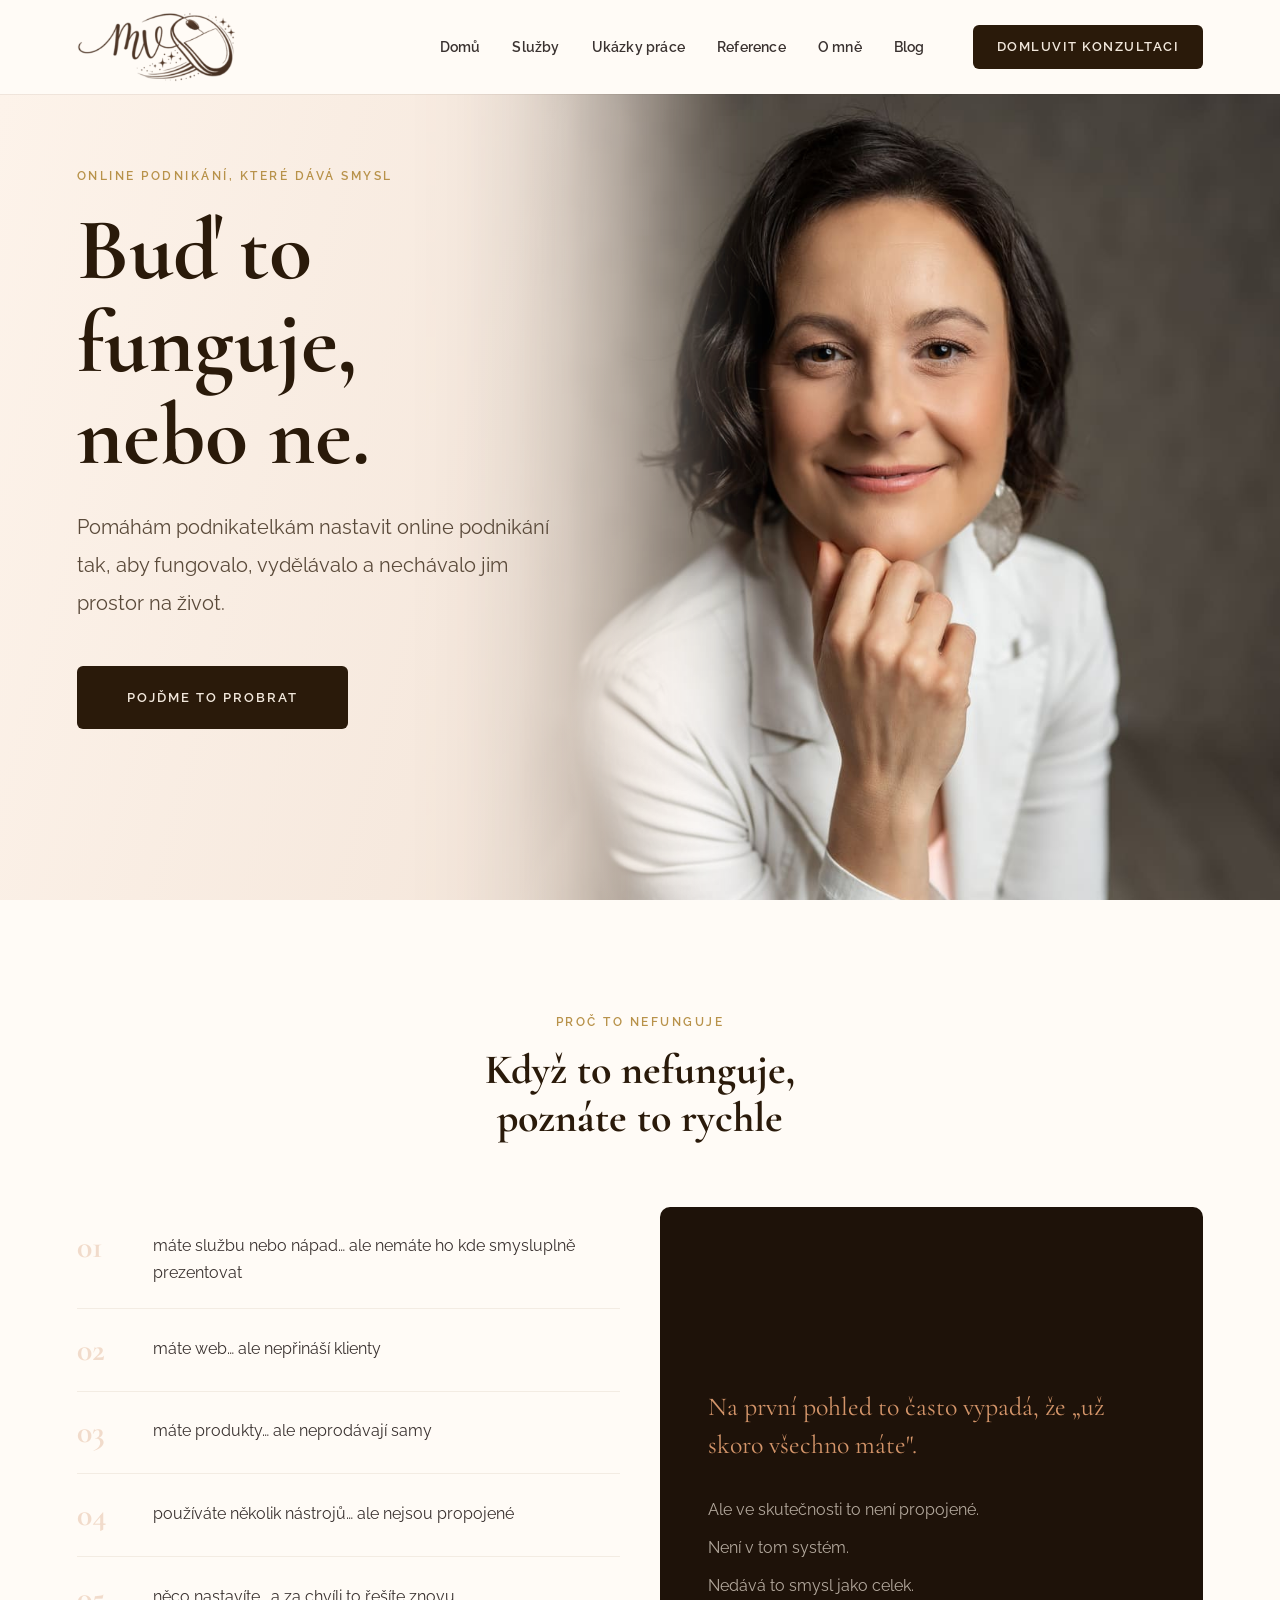
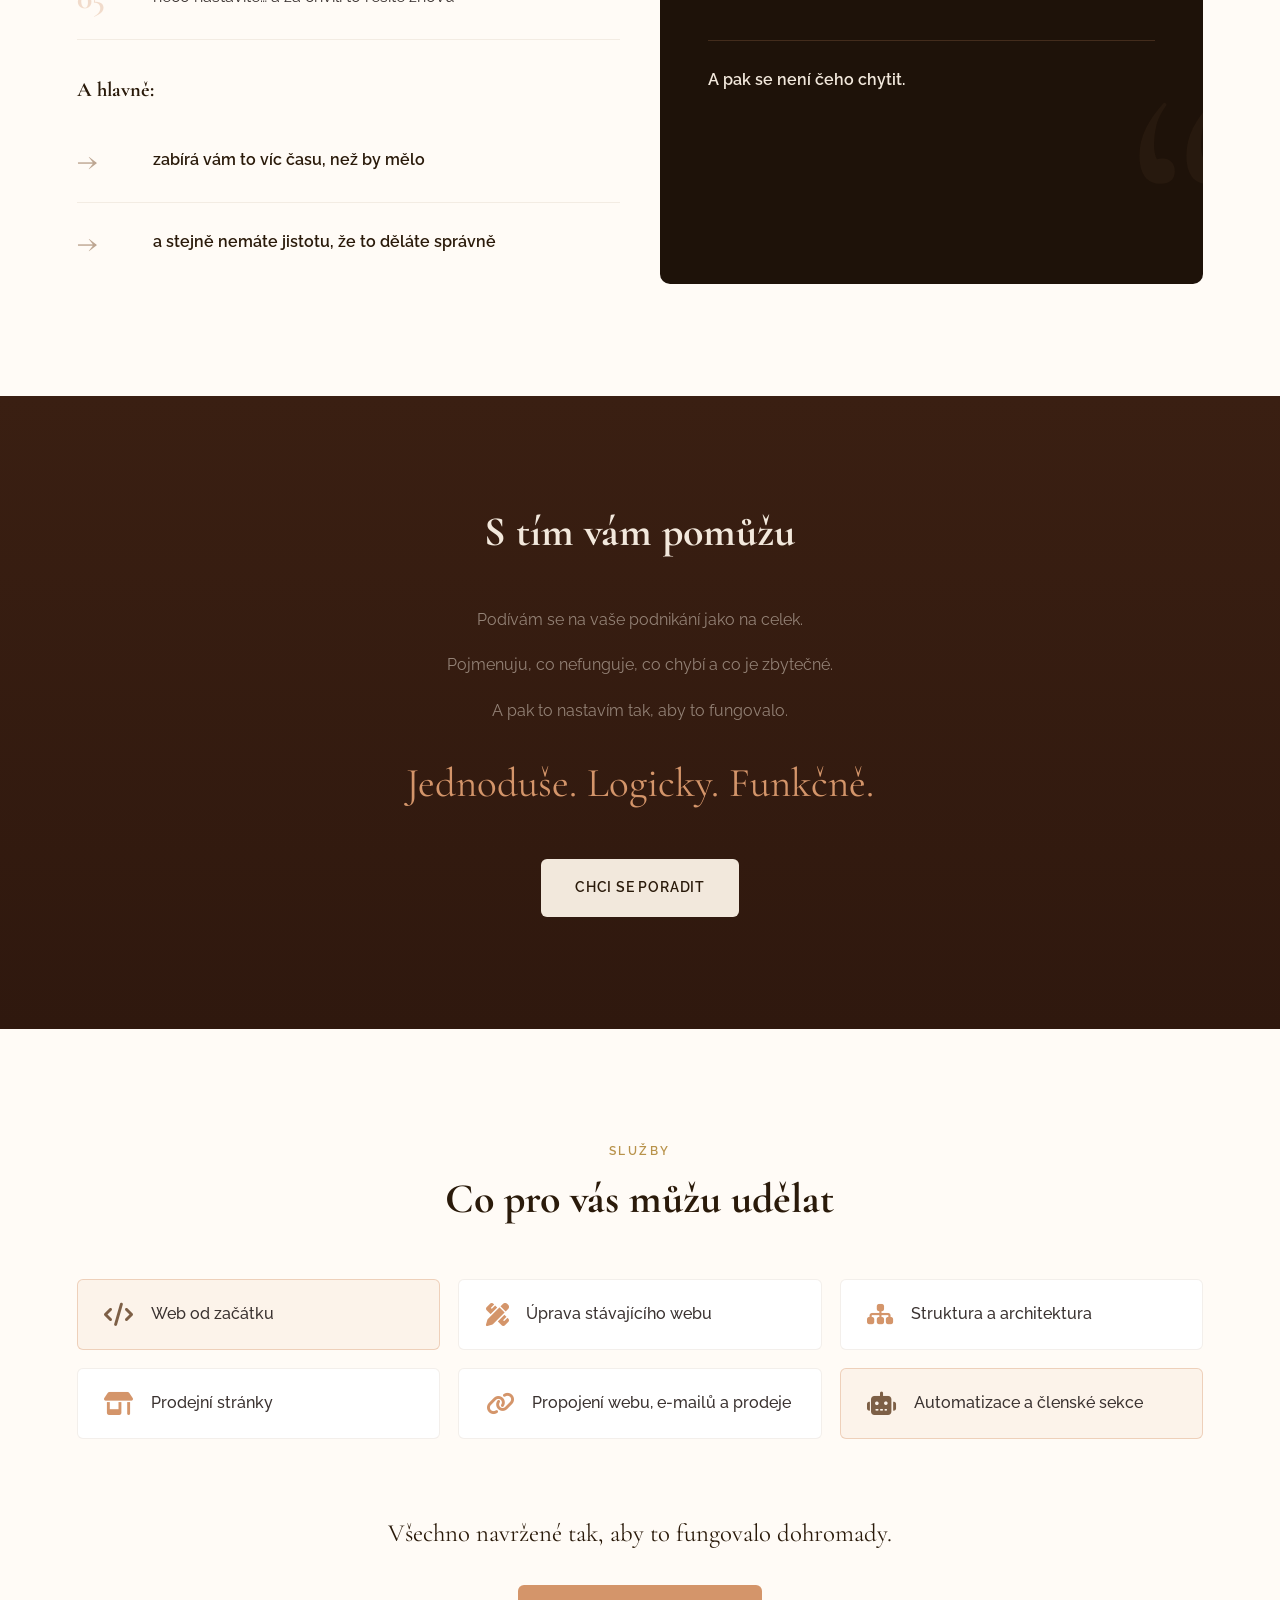
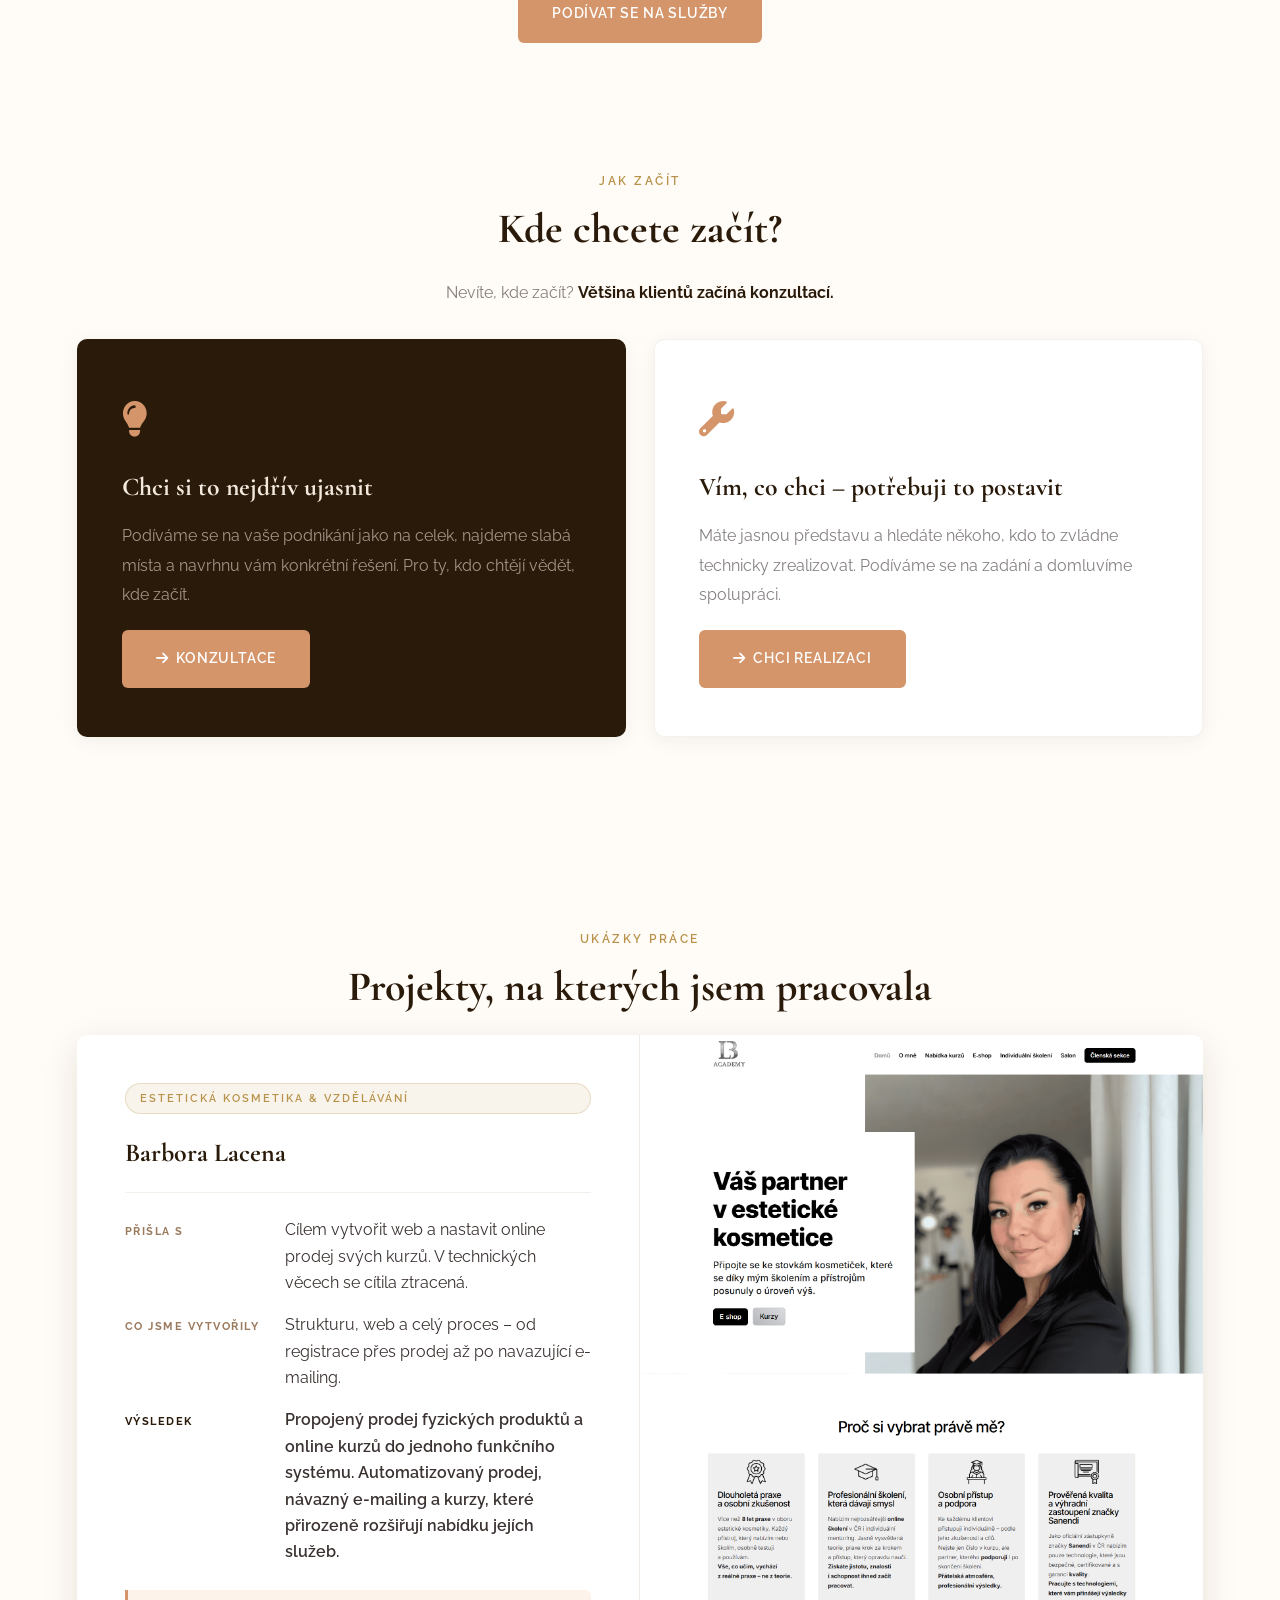
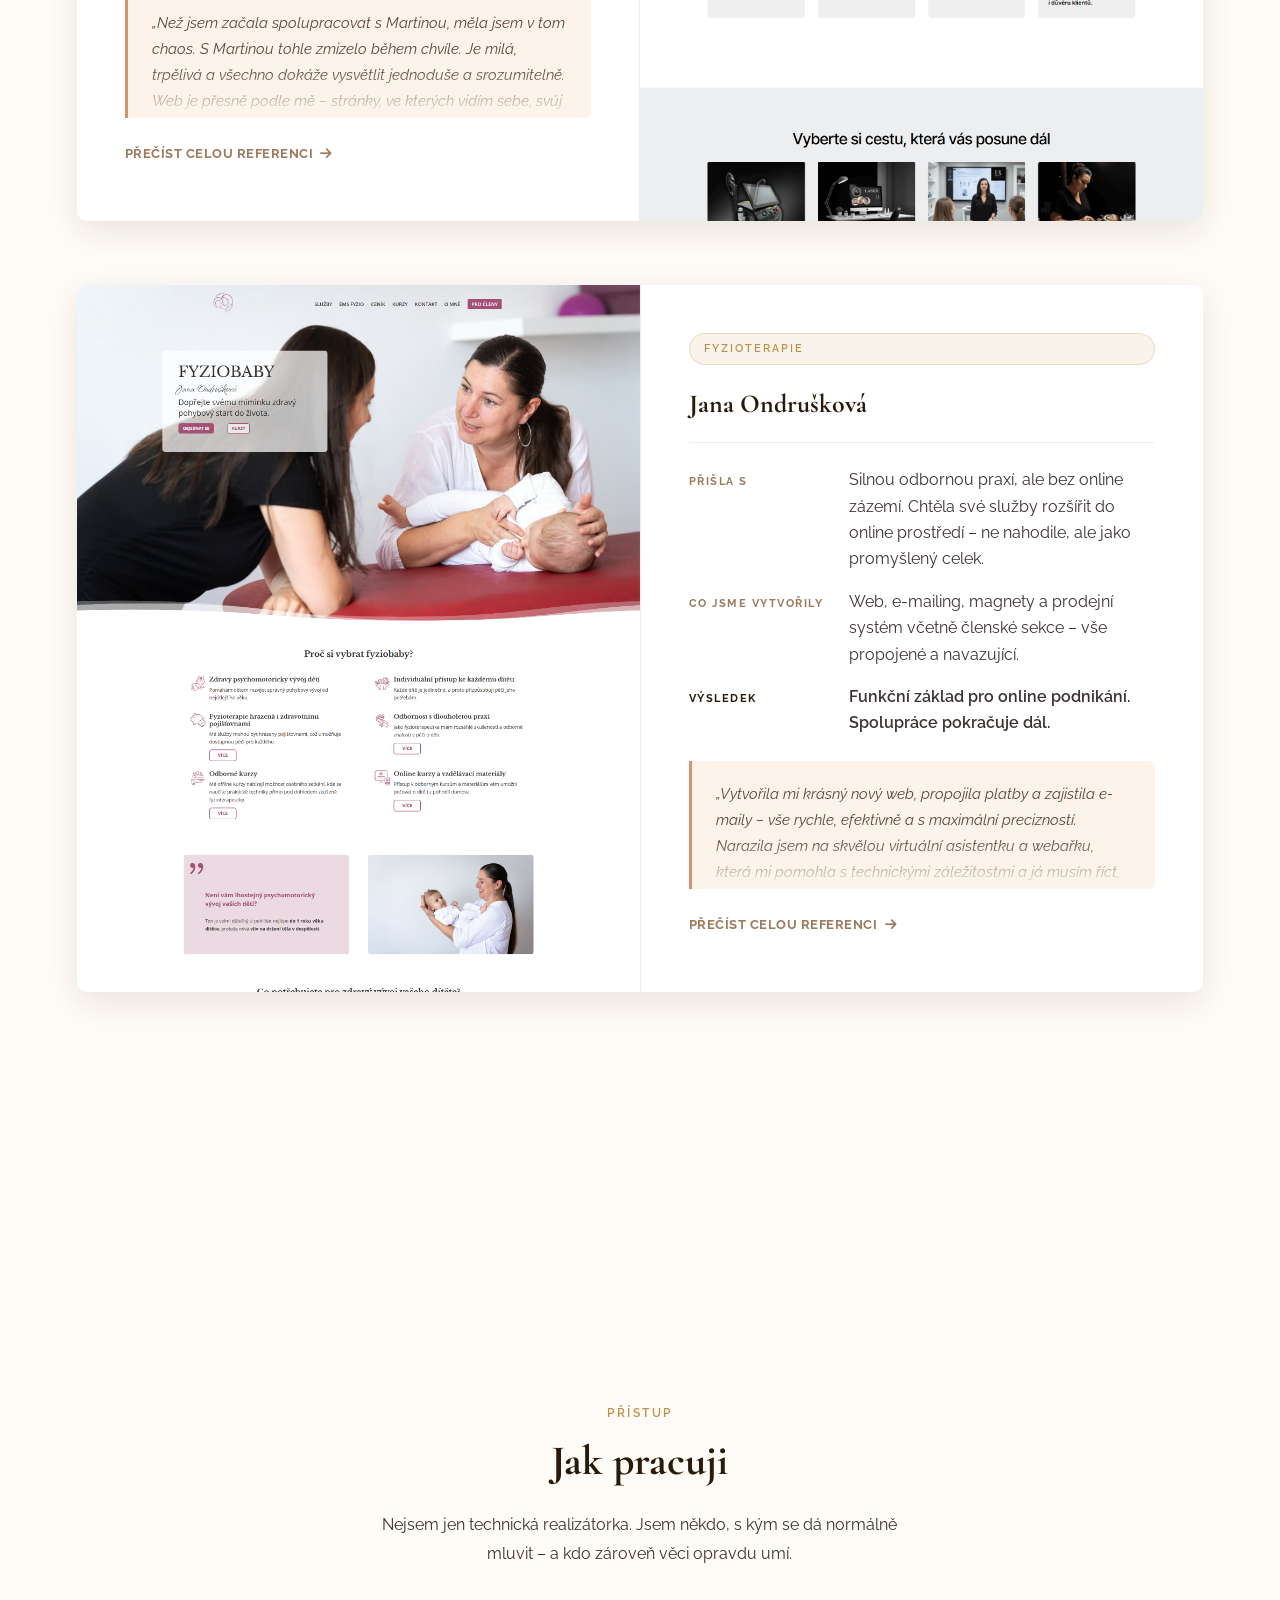
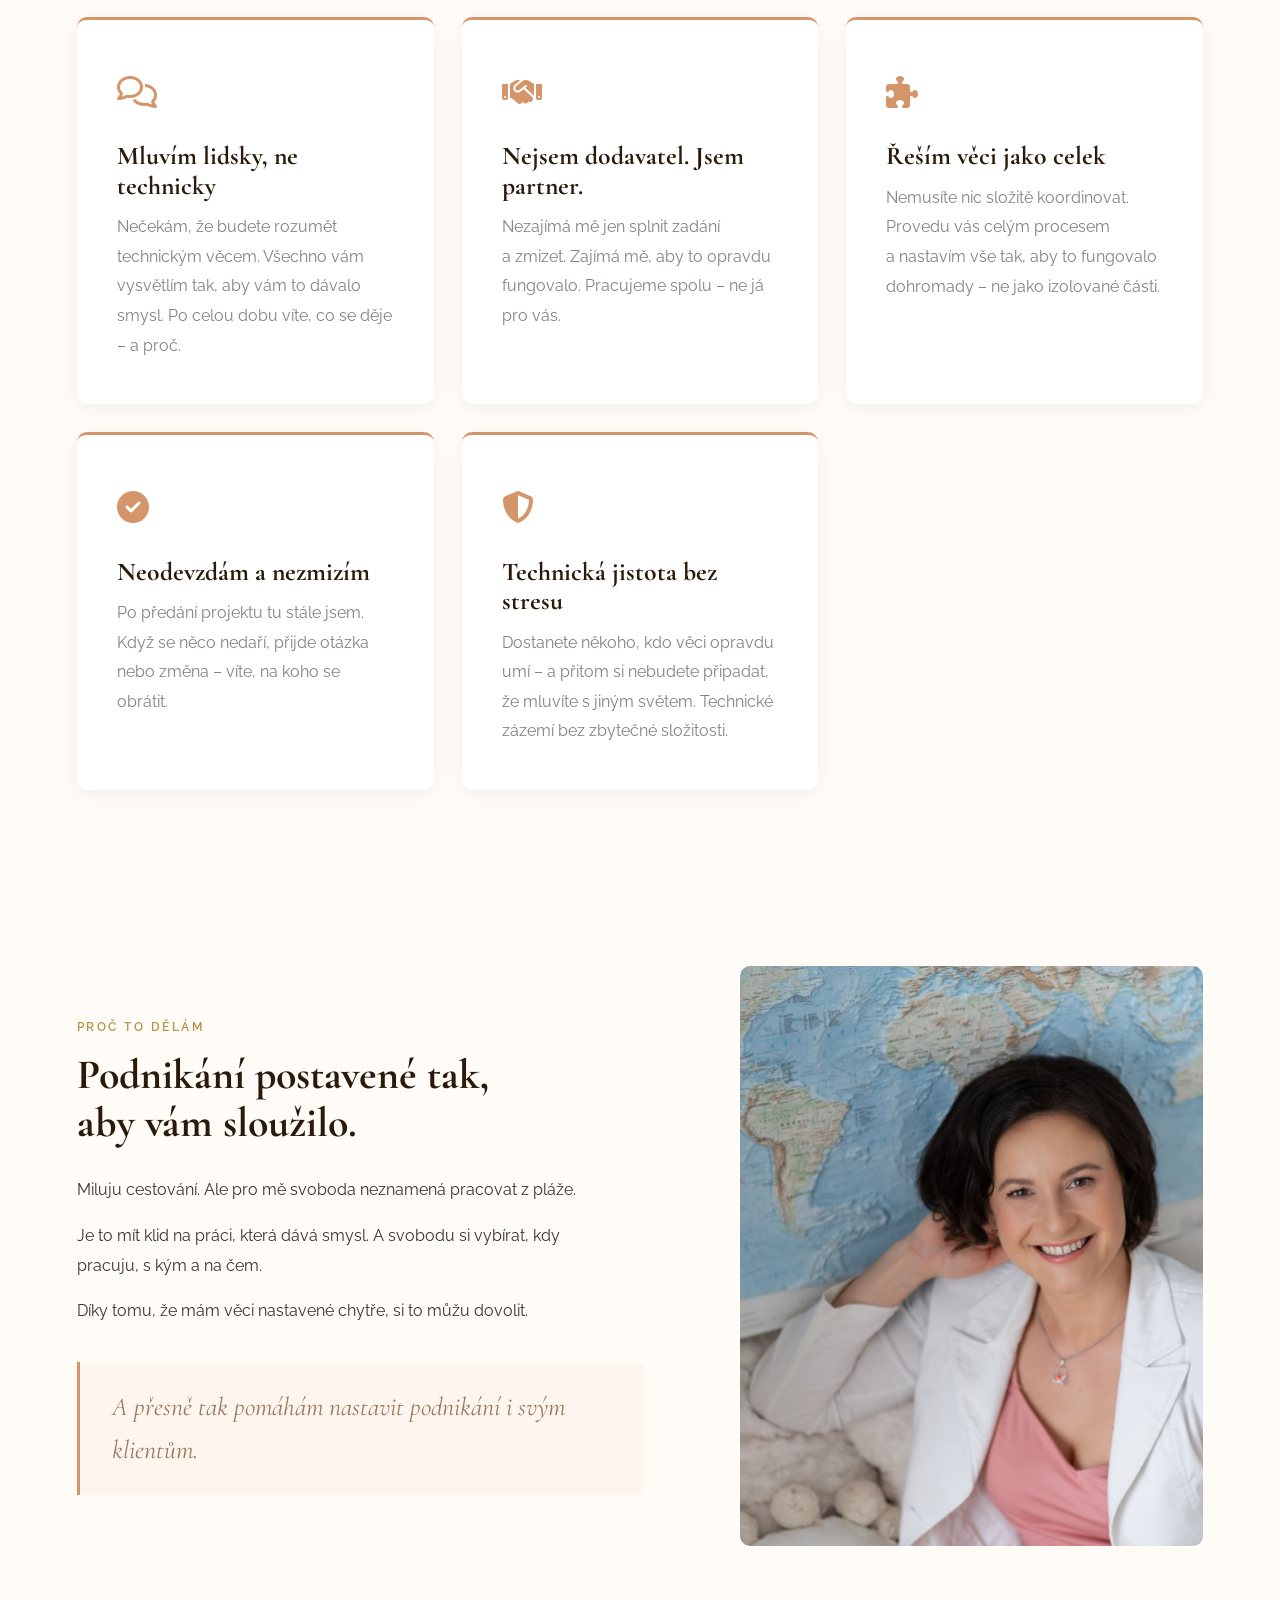
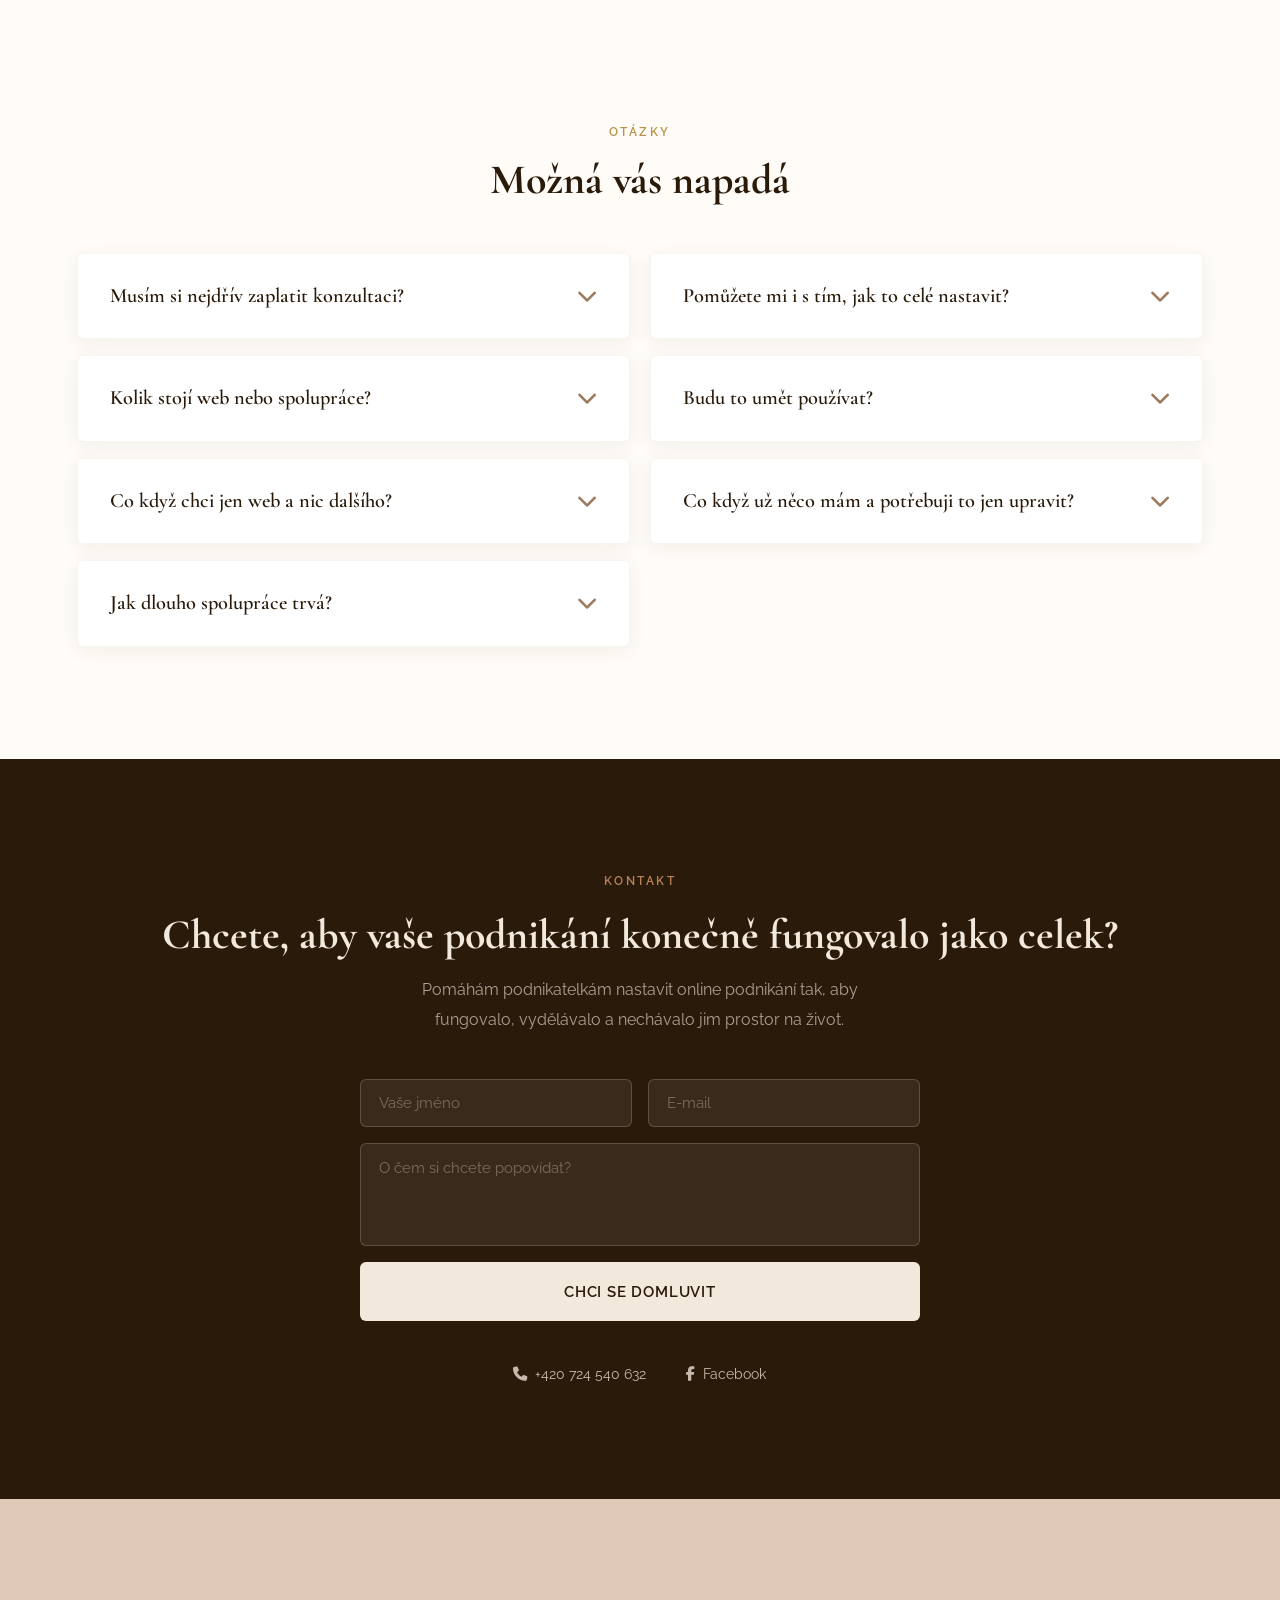
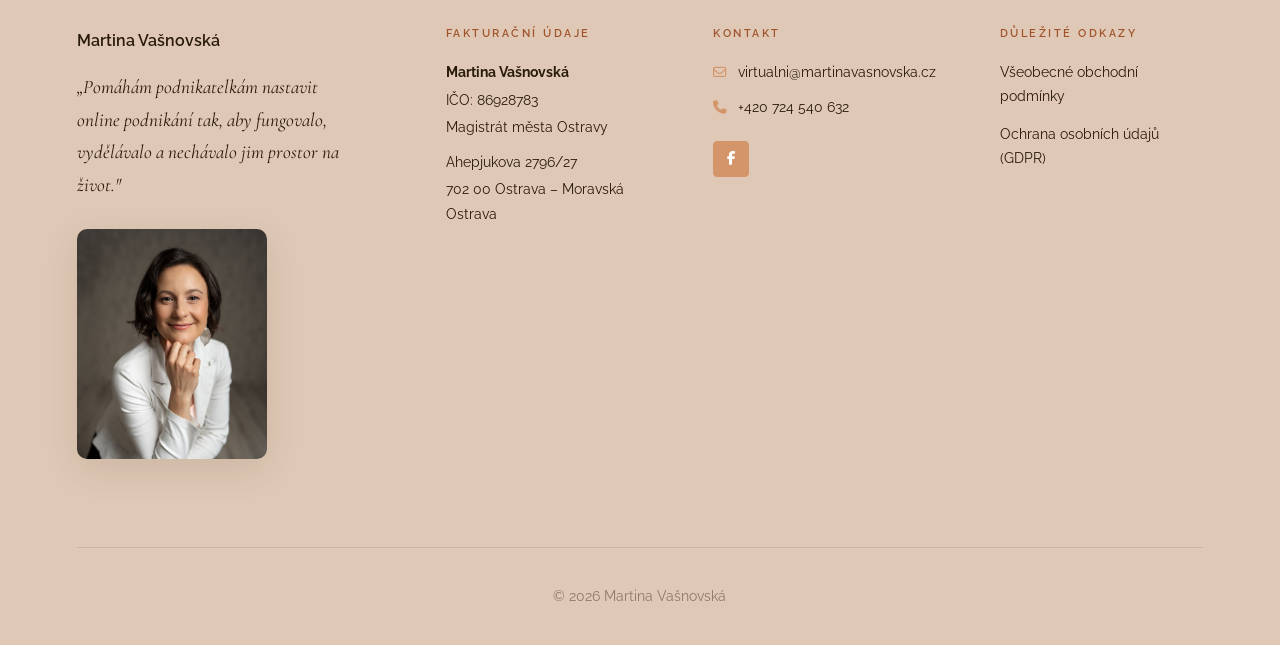
==== index.html @ 9ace58c6 "23.3.a" ====
<!DOCTYPE html>
<html lang="cs">
<head>
    <meta charset="UTF-8">
    <meta name="viewport" content="width=device-width, initial-scale=1.0">
    <title>Martina Vašnovská - Nastavení online podnikání</title>
    <meta name="description" content="Pomáhám podnikatelům nastavit a poskládat online podnikání tak, aby fungovalo jako celek. Tvorba webů, automatizace a technické nastavení.">

    <meta property="og:title" content="Martina Vašnovská - Nastavení online podnikání">
    <meta property="og:description" content="Pomáhám podnikatelům nastavit a poskládat online podnikání tak, aby fungovalo jako celek – ne jako chaos jednotlivých nástrojů.">
    <meta property="og:type" content="website">
    <meta property="og:url" content="https://www.martinavasnovska.cz/">
    <meta property="og:image" content="https://www.martinavasnovska.cz/Obrazky/hero.jpg">
    <meta property="og:image:width" content="1105">
    <meta property="og:image:height" content="1658">
    <meta property="og:locale" content="cs_CZ">
    <meta name="twitter:card" content="summary_large_image">
    <meta name="twitter:image" content="https://www.martinavasnovska.cz/Obrazky/hero.jpg">
    <link rel="canonical" href="https://www.martinavasnovska.cz/">
    <meta name="robots" content="index, follow">

    <meta http-equiv="X-Content-Type-Options" content="nosniff">
    <link rel="icon" type="image/png" sizes="512x512" href="favicon.png?v=7">

    <link rel="preconnect" href="https://fonts.googleapis.com">
    <link rel="preconnect" href="https://fonts.gstatic.com" crossorigin>
    <link href="https://fonts.googleapis.com/css2?family=Cormorant+Garamond:wght@400;600;700&family=Raleway:wght@400;500;600&display=swap" rel="stylesheet">
    <link rel="stylesheet" href="https://cdnjs.cloudflare.com/ajax/libs/font-awesome/6.4.0/css/all.min.css">
    <link rel="stylesheet" href="style.css?v=20260326a">

    <script type="application/ld+json">
    {
      "@context": "https://schema.org",
      "@type": "LocalBusiness",
      "name": "Martina Vašnovská",
      "image": "https://www.martinavasnovska.cz/Obrazky/hero.jpg",
      "url": "https://www.martinavasnovska.cz/",
      "telephone": "+420724540632",
      "email": "virtualni@martinavasnovska.cz",
      "address": {
        "@type": "PostalAddress",
        "streetAddress": "Ahepjukova 2796/27",
        "addressLocality": "Ostrava - Moravská Ostrava",
        "postalCode": "70200",
        "addressCountry": "CZ"
      }
    }
    </script>
</head>
<body class="light-bg">
    <a class="skip-link" href="#main-content">Přeskočit na obsah</a>

    <!-- HEADER -->
    <header>
        <div class="container nav-container">
            <div class="logo">
                <a href="index.html">
                    <img src="Obrazky/logo.png" alt="Martina Vašnovská - Logo">
                </a>
            </div>
            <nav>
                <button class="hamburger" aria-label="Menu" aria-expanded="false">
                    <i class="fa-solid fa-bars"></i>
                </button>
                <ul class="nav-links">
                    <li><a href="index.html">Domů</a></li>
                    <li><a href="sluzby.html">Služby</a></li>
                    <li><a href="ukazky.html">Ukázky práce</a></li>
                    <li><a href="reference.html">Reference</a></li>
                    <li><a href="omne.html">O mně</a></li>
                    <li><a href="blog.html">Blog</a></li>
                    <li class="nav-cta-mobile"><a href="#kontakt" class="btn-nav-cta">Domluvit konzultaci</a></li>
                </ul>
                <a href="#kontakt" class="btn-nav-cta">Domluvit konzultaci</a>
            </nav>
        </div>
    </header>

    <main id="main-content">

        <!-- HERO -->
        <section id="hero" class="hero-section">
            <div class="container hero">
                <div class="hero-content fade-in">
                    <span class="pre-heading">Online podnikání, které dává smysl</span>
                    <h1>Buď to funguje,<br>nebo ne.</h1>
                    <p class="hero-perex-desktop">Pomáhám podnikatelkám nastavit online podnikání tak, aby fungovalo, vydělávalo a nechávalo jim prostor na život.</p>
                    <p class="hero-perex-mobile">Pomáhám podnikatelkám nastavit online podnikání tak, aby fungovalo, vydělávalo a nechávalo jim prostor na život.</p>
                    <a href="#kontakt" class="btn btn-hero">Pojďme to probrat</a>
                </div>
                <div class="hero-image fade-in">
                    <img src="Obrazky/hero.jpg" alt="Martina Vašnovská" class="hero-img">
                </div>
            </div>
        </section>

        <!-- REALITA — Když to nefunguje -->
        <section id="realita" class="highlight-bg">
            <div class="container">
                <div class="text-center fade-in">
                    <span class="section-label">Proč to nefunguje</span>
                    <h2>Když to nefunguje,<br>poznáte to rychle</h2>
                </div>
                <div class="grid-2 fade-in mt-4">
                    <div class="pain-list">
                        <div class="pain-item">
                            <span class="pain-num">01</span>
                            <span class="pain-text">máte službu nebo nápad… ale nemáte ho kde smysluplně prezentovat</span>
                        </div>
                        <div class="pain-item">
                            <span class="pain-num">02</span>
                            <span class="pain-text">máte web… ale nepřináší klienty</span>
                        </div>
                        <div class="pain-item">
                            <span class="pain-num">03</span>
                            <span class="pain-text">máte produkty… ale neprodávají samy</span>
                        </div>
                        <div class="pain-item">
                            <span class="pain-num">04</span>
                            <span class="pain-text">používáte několik nástrojů… ale nejsou propojené</span>
                        </div>
                        <div class="pain-item">
                            <span class="pain-num">05</span>
                            <span class="pain-text">něco nastavíte… a&nbsp;za chvíli to řešíte znovu</span>
                        </div>
                        <div class="pain-divider">A&nbsp;hlavně:</div>
                        <div class="pain-item pain-item--stress">
                            <span class="pain-num">→</span>
                            <span class="pain-text">zabírá vám to víc času, než by mělo</span>
                        </div>
                        <div class="pain-item pain-item--stress">
                            <span class="pain-num">→</span>
                            <span class="pain-text">a&nbsp;stejně nemáte jistotu, že to děláte správně</span>
                        </div>
                    </div>
                    <div class="realita-statement">
                        <h3>Na první pohled to často vypadá, že „už skoro všechno máte".</h3>
                        <p>Ale ve skutečnosti to není propojené.</p>
                        <p>Není v&nbsp;tom systém.</p>
                        <p>Nedává to smysl jako celek.</p>
                        <p class="statement-punch">A&nbsp;pak se není čeho chytit.</p>
                    </div>
                </div>
            </div>
        </section>

        <!-- ŘEŠENÍ — S tím vám pomůžu -->
        <section id="reseni" class="reseni-dark">
            <div class="container">
                <div class="reseni-inner fade-in">
                    <h2 class="reseni-headline">S&nbsp;tím vám pomůžu</h2>

                    <div class="reseni-steps">
                        <p>Podívám se na vaše podnikání jako na celek.</p>
                        <p>Pojmenuju, co nefunguje, co chybí a&nbsp;co je zbytečné.</p>
                        <p>A&nbsp;pak to nastavím tak, aby to fungovalo.</p>
                    </div>

                    <p class="reseni-punch">Jednoduše. Logicky. Funkčně.</p>

                    <a href="#kontakt" class="btn reseni-btn">Chci se poradit</a>
                </div>
            </div>
        </section>

        <!-- SLUŽBY — Co pro vás můžu udělat -->
        <section id="co-nabizim" class="highlight-bg">
            <div class="container">
                <div class="text-center fade-in">
                    <span class="section-label">Služby</span>
                    <h2>Co pro vás můžu udělat</h2>
                </div>
                <div class="services-tiles fade-in">
                    <div class="sg-item sg-item--featured"><i class="fa-solid fa-code"></i><span>Web od začátku</span></div>
                    <div class="sg-item"><i class="fa-solid fa-pen-ruler"></i><span>Úprava stávajícího webu</span></div>
                    <div class="sg-item"><i class="fa-solid fa-sitemap"></i><span>Struktura a&nbsp;architektura</span></div>
                    <div class="sg-item"><i class="fa-solid fa-shop"></i><span>Prodejní stránky</span></div>
                    <div class="sg-item"><i class="fa-solid fa-link"></i><span>Propojení webu, e-mailů a&nbsp;prodeje</span></div>
                    <div class="sg-item sg-item--featured"><i class="fa-solid fa-robot"></i><span>Automatizace a&nbsp;členské sekce</span></div>
                </div>
                <div class="text-center fade-in" style="margin-top:4.5rem;">
                    <p class="services-claim">Všechno navržené tak, aby to fungovalo dohromady.</p>
                    <a href="sluzby.html" class="btn">Podívat se na služby</a>
                </div>
            </div>
        </section>

        <!-- JAK ZAČÍT — Dva způsoby -->
        <section id="jak-zacit">
            <div class="container">
                <div class="text-center fade-in">
                    <span class="section-label">Jak začít</span>
                    <h2>Kde chcete začít?</h2>
                </div>
                <p class="start-guidance fade-in">Nevíte, kde začít? <strong>Většina klientů začíná konzultací.</strong></p>
                <div class="start-cards fade-in">
                    <div class="start-card start-card--featured">
                        <div class="start-icon">
                            <i class="fa-solid fa-lightbulb"></i>
                        </div>
                        <h3>Chci si to nejdřív ujasnit</h3>
                        <p>Podíváme se na vaše podnikání jako na celek, najdeme slabá místa a&nbsp;navrhnu vám konkrétní řešení. Pro ty, kdo chtějí vědět, kde začít.</p>
                        <a href="sluzby.html" class="btn">
                            <i class="fa-solid fa-arrow-right"></i>&nbsp; Konzultace
                        </a>
                    </div>
                    <div class="start-card">
                        <div class="start-icon">
                            <i class="fa-solid fa-wrench"></i>
                        </div>
                        <h3>Vím, co chci – potřebuji to postavit</h3>
                        <p>Máte jasnou představu a&nbsp;hledáte někoho, kdo to zvládne technicky zrealizovat. Podíváme se na zadání a&nbsp;domluvíme spolupráci.</p>
                        <a href="sluzby.html" class="btn btn-outline">
                            <i class="fa-solid fa-arrow-right"></i>&nbsp; Chci realizaci
                        </a>
                    </div>
                </div>
            </div>
        </section>

        <!-- UKÁZKY PRÁCE — Case Studies -->
        <section id="ukazky" class="section-portfolio">
            <div class="container">
                <div class="text-center fade-in" style="margin-bottom:1rem;">
                    <span class="section-label">Ukázky práce</span>
                    <h2>Projekty, na kterých jsem pracovala</h2>
                </div>

                <!-- Barbora Lacena -->
                <div class="cs-card fade-in">
                    <div class="cs-image-col">
                        <div class="scroll-image-wrap">
                            <img src="Obrazky/ukazky/Bara.png" alt="Ukázka webu - Barbora Lacena" loading="lazy">
                        </div>
                    </div>
                    <div class="cs-text-col">
                        <span class="cs-tag">estetická kosmetika &amp; vzdělávání</span>
                        <h3 class="cs-name">Barbora Lacena</h3>
                        <div class="cs-meta-grid">
                            <div class="cs-meta-row">
                                <span class="cs-meta-key">Přišla s</span>
                                <span class="cs-meta-val">Cílem vytvořit web a nastavit online prodej svých kurzů. V technických věcech se cítila ztracená.</span>
                            </div>
                            <div class="cs-meta-row">
                                <span class="cs-meta-key">Co jsme vytvořily</span>
                                <span class="cs-meta-val">Strukturu, web a&nbsp;celý proces – od registrace přes prodej až po navazující e-mailing.</span>
                            </div>
                            <div class="cs-meta-row cs-meta-row--result">
                                <span class="cs-meta-key">Výsledek</span>
                                <span class="cs-meta-val">Propojený prodej fyzických produktů a online kurzů do jednoho funkčního systému. Automatizovaný prodej, návazný e-mailing a kurzy, které přirozeně rozšiřují nabídku jejích služeb.</span>
                            </div>
                        </div>
                        <blockquote class="cs-quote cs-quote--fade">
                            „Než jsem začala spolupracovat s Martinou, měla jsem v tom chaos. S Martinou tohle zmizelo během chvíle. Je milá, trpělivá a všechno dokáže vysvětlit jednoduše a srozumitelně. Web je přesně podle mě – stránky, ve kterých vidím sebe, svůj styl i svoje podnikání. Je obrovská úleva mít za sebou člověka, který ví, co dělá – a dělá to dobře..."
                        </blockquote>
                        <a href="reference.html#ref-barbora" class="cs-ref-link">Přečíst celou referenci <i class="fa-solid fa-arrow-right"></i></a>
                    </div>
                </div>

                <!-- Jana Ondrušková -->
                <div class="cs-card fade-in">
                    <div class="cs-image-col">
                        <div class="scroll-image-wrap">
                            <img src="Obrazky/ukazky/jana.png" alt="Ukázka webu - Jana Ondrušková" loading="lazy">
                        </div>
                    </div>
                    <div class="cs-text-col">
                        <span class="cs-tag">fyzioterapie</span>
                        <h3 class="cs-name">Jana Ondrušková</h3>
                        <div class="cs-meta-grid">
                            <div class="cs-meta-row">
                                <span class="cs-meta-key">Přišla s</span>
                                <span class="cs-meta-val">Silnou odbornou praxí, ale bez online zázemí. Chtěla své služby rozšířit do online prostředí – ne nahodile, ale jako promyšlený celek.</span>
                            </div>
                            <div class="cs-meta-row">
                                <span class="cs-meta-key">Co jsme vytvořily</span>
                                <span class="cs-meta-val">Web, e-mailing, magnety a&nbsp;prodejní systém včetně členské sekce – vše propojené a&nbsp;navazující.</span>
                            </div>
                            <div class="cs-meta-row cs-meta-row--result">
                                <span class="cs-meta-key">Výsledek</span>
                                <span class="cs-meta-val">Funkční základ pro online podnikání. Spolupráce pokračuje dál.</span>
                            </div>
                        </div>
                        <blockquote class="cs-quote cs-quote--fade">
                            „Vytvořila mi krásný nový web, propojila platby a zajistila e-maily – vše rychle, efektivně a s maximální precizností. Narazila jsem na skvělou virtuální asistentku a webařku, která mi pomohla s technickými záležitostmi a já musím říct, že jsem nadmíru spokojená. Oceňuji její ochotu, komunikaci a schopnost najít vždy řešení na míru. Pokud hledáte spolehlivého odborníka, Martinu mohu jedině doporučit..."
                        </blockquote>
                        <a href="reference.html#ref-jana" class="cs-ref-link">Přečíst celou referenci <i class="fa-solid fa-arrow-right"></i></a>
                    </div>
                </div>

                <p class="ref-closing fade-in">„Tohle je důvod, proč se mnou klientky zůstávají dlouhodobě"</p>

                <div class="text-center mt-4 fade-in">
                    <a href="ukazky.html" class="btn btn-outline">Prohlédnout další realizace <i class="fa-solid fa-arrow-right"></i></a>
                </div>

            </div>
        </section>

        <!-- JAK PRACUJI — Hodnoty -->
        <section id="jak-pracuji">
            <div class="container">
                <div class="text-center fade-in">
                    <span class="section-label">Přístup</span>
                    <h2>Jak pracuji</h2>
                    <p style="max-width:52ch; margin:0 auto 0;">Nejsem jen technická realizátorka. Jsem někdo, s&nbsp;kým se dá normálně mluvit – a&nbsp;kdo zároveň věci opravdu umí.</p>
                </div>
                <div class="values-grid fade-in">
                    <div class="value-block">
                        <div class="value-icon"><i class="fa-regular fa-comments"></i></div>
                        <h3>Mluvím lidsky, ne technicky</h3>
                        <p>Nečekám, že budete rozumět technickým věcem. Všechno vám vysvětlím tak, aby vám to dávalo smysl. Po celou dobu víte, co se děje – a&nbsp;proč.</p>
                    </div>
                    <div class="value-block">
                        <div class="value-icon"><i class="fa-solid fa-handshake"></i></div>
                        <h3>Nejsem dodavatel. Jsem partner.</h3>
                        <p>Nezajímá mě jen splnit zadání a&nbsp;zmizet. Zajímá mě, aby to opravdu fungovalo. Pracujeme spolu – ne já pro vás.</p>
                    </div>
                    <div class="value-block">
                        <div class="value-icon"><i class="fa-solid fa-puzzle-piece"></i></div>
                        <h3>Řeším věci jako celek</h3>
                        <p>Nemusíte nic složitě koordinovat. Provedu vás celým procesem a&nbsp;nastavím vše tak, aby to fungovalo dohromady – ne jako izolované části.</p>
                    </div>
                    <div class="value-block">
                        <div class="value-icon"><i class="fa-solid fa-circle-check"></i></div>
                        <h3>Neodevzdám a&nbsp;nezmizím</h3>
                        <p>Po předání projektu tu stále jsem. Když se něco nedaří, přijde otázka nebo změna – víte, na koho se obrátit.</p>
                    </div>
                    <div class="value-block">
                        <div class="value-icon"><i class="fa-solid fa-shield-halved"></i></div>
                        <h3>Technická jistota bez stresu</h3>
                        <p>Dostanete někoho, kdo věci opravdu umí – a&nbsp;přitom si nebudete připadat, že mluvíte s&nbsp;jiným světem. Technické zázemí bez zbytečné složitosti.</p>
                    </div>
                </div>
            </div>
        </section>

        <!-- PROČ TO DĚLÁM — About -->
        <section id="proc-to-delam" class="highlight-bg">
            <div class="container">
                <div class="about-layout fade-in">
                    <div class="about-text">
                        <span class="section-label">Proč to dělám</span>
                        <h2 class="text-left">Podnikání postavené tak,<br>aby vám sloužilo.</h2>
                        <p>Miluju cestování. Ale pro mě svoboda neznamená pracovat z&nbsp;pláže.</p>
                        <p>Je to mít klid na práci, která dává smysl. A&nbsp;svobodu si vybírat, kdy pracuju, s&nbsp;kým a&nbsp;na čem.</p>
                        <p>Díky tomu, že mám věci nastavené chytře, si to můžu dovolit.</p>
                        <div class="about-statement">A&nbsp;přesně tak pomáhám nastavit podnikání i&nbsp;svým klientům.</div>
                    </div>
                    <div class="about-photo">
                        <img src="Obrazky/omne.jpg" alt="Martina Vašnovská" loading="lazy">
                    </div>
                </div>
            </div>
        </section>

        <!-- FAQ -->
        <section id="caste-otazky">
            <div class="container">
                <div class="text-center fade-in">
                    <span class="section-label">Otázky</span>
                    <h2>Možná vás napadá</h2>
                </div>
                <div class="faq-grid fade-in">

                    <div class="accordion-col">
                        <div class="accordion-item">
                            <div class="accordion-header">
                                Musím si nejdřív zaplatit konzultaci?
                                <i class="fa-solid fa-chevron-down"></i>
                            </div>
                            <div class="accordion-content">
                                <p><strong>Ne.</strong> Pokud víte, co chcete vytvořit, můžeme rovnou řešit realizaci.</p>
                                <p>Konzultace je pro ty, kdo si chtějí ujasnit směr nebo dát věcem větší smysl – podíváme se na podnikání jako na celek.</p>
                            </div>
                        </div>
                        <div class="accordion-item">
                            <div class="accordion-header">
                                Kolik stojí web nebo spolupráce?
                                <i class="fa-solid fa-chevron-down"></i>
                            </div>
                            <div class="accordion-content">
                                <p>Každý projekt je jiný, proto cenu neurčuji podle šablony. Záleží na rozsahu, složitosti a&nbsp;návaznosti jednotlivých částí.</p>
                                <p>Menší projekty se obvykle pohybují v&nbsp;desítkách tisíc korun, komplexnější řešení podle rozsahu.</p>
                                <p>Ráda vám řeknu konkrétní odhad podle vašeho zadání.</p>
                            </div>
                        </div>
                        <div class="accordion-item">
                            <div class="accordion-header">
                                Co když chci jen web a&nbsp;nic dalšího?
                                <i class="fa-solid fa-chevron-down"></i>
                            </div>
                            <div class="accordion-content">
                                <p>To je v&nbsp;pořádku – udělám vám web. Jen vás upozorním na věci, které by dávaly smysl řešit. A&nbsp;je na vás, jestli je využijete.</p>
                            </div>
                        </div>
                        <div class="accordion-item">
                            <div class="accordion-header">
                                Jak dlouho spolupráce trvá?
                                <i class="fa-solid fa-chevron-down"></i>
                            </div>
                            <div class="accordion-content">
                                <p>Záleží na rozsahu. Menší projekty v&nbsp;řádu týdnů, větší podle složitosti. Vždy se domlouváme individuálně.</p>
                            </div>
                        </div>
                    </div>

                    <div class="accordion-col">
                        <div class="accordion-item">
                            <div class="accordion-header">
                                Pomůžete mi i&nbsp;s&nbsp;tím, jak to celé nastavit?
                                <i class="fa-solid fa-chevron-down"></i>
                            </div>
                            <div class="accordion-content">
                                <p><strong>Ano.</strong> Ale ne formou teorie – navrhnu řešení a&nbsp;pak ho rovnou postavíme.</p>
                            </div>
                        </div>
                        <div class="accordion-item">
                            <div class="accordion-header">
                                Budu to umět používat?
                                <i class="fa-solid fa-chevron-down"></i>
                            </div>
                            <div class="accordion-content">
                                <p><strong>Ano.</strong> Vysvětlím vám, jak s&nbsp;tím pracovat, nebo připravím jednoduché videonávody.</p>
                            </div>
                        </div>
                        <div class="accordion-item">
                            <div class="accordion-header">
                                Co když už něco mám a&nbsp;potřebuji to jen upravit?
                                <i class="fa-solid fa-chevron-down"></i>
                            </div>
                            <div class="accordion-content">
                                <p>I&nbsp;to je možné. Často pracuji s&nbsp;tím, co už existuje – a&nbsp;pomůžu to zjednodušit nebo poskládat tak, aby to fungovalo.</p>
                            </div>
                        </div>
                    </div>

                </div>
            </div>
        </section>

        <!-- CTA BANNER -->
        <!-- KONTAKT -->
        <section id="kontakt" class="cta-banner">
            <div class="container">
                <span class="section-label cta-label">Kontakt</span>
                <h2>Chcete, aby vaše podnikání konečně fungovalo jako celek?</h2>
                <p>Pomáhám podnikatelkám nastavit online podnikání tak, aby fungovalo, vydělávalo a nechávalo jim prostor na život.</p>
                <form class="cta-form" action="https://formspree.io/f/xwvrdayj" method="POST">
                    <div class="cta-form-row">
                        <label class="sr-only" for="jmeno-cta">Vaše jméno</label>
                        <input type="text" id="jmeno-cta" name="jmeno" placeholder="Vaše jméno" required>
                        <label class="sr-only" for="email-cta">E-mail</label>
                        <input type="email" id="email-cta" name="email" placeholder="E-mail" required>
                    </div>
                    <label class="sr-only" for="zprava-cta">O čem si chcete popovídat?</label>
                    <textarea id="zprava-cta" name="zprava" rows="4" placeholder="O čem si chcete popovídat?" required></textarea>
                    <button type="submit" class="btn btn-light btn-lg cta-form-btn">Chci se domluvit</button>
                </form>
                <div class="cta-contact-meta">
                    <a href="tel:+420724540632"><i class="fa-solid fa-phone"></i> +420 724 540 632</a>
                    <a href="https://www.facebook.com/ToulavaMartjula" aria-label="Facebook" target="_blank" rel="noopener"><i class="fa-brands fa-facebook-f"></i> Facebook</a>
                </div>
            </div>
        </section>

    </main>

    <!-- FOOTER -->
    <footer>
        <div class="container">
            <div class="footer-inner">

                <div class="footer-col footer-brand">
                    <p style="color:var(--heading-color); font-weight:600; font-size:1rem;">Martina Vašnovská</p>
                    <p class="footer-slogan">„Pomáhám podnikatelkám nastavit online podnikání tak, aby fungovalo, vydělávalo a nechávalo jim prostor na život."</p>
                    <img src="Obrazky/hero.jpg" alt="Martina Vašnovská" class="footer-photo">
                </div>

                <div class="footer-col">
                    <h4>Fakturační údaje</h4>
                    <p><strong style="color:var(--heading-color);">Martina Vašnovská</strong></p>
                    <p>IČO: 86928783</p>
                    <p>Magistrát města Ostravy</p>
                    <p style="margin-top:0.6rem;">Ahepjukova 2796/27</p>
                    <p>702 00 Ostrava – Moravská Ostrava</p>
                </div>

                <div class="footer-col">
                    <h4>Kontakt</h4>
                    <div class="footer-contact-items">
                        <div class="footer-contact-item">
                            <i class="fa-regular fa-envelope"></i>
                            <a href="mailto:virtualni@martinavasnovska.cz">virtualni@martinavasnovska.cz</a>
                        </div>
                        <div class="footer-contact-item">
                            <i class="fa-solid fa-phone"></i>
                            <a href="tel:+420724540632">+420 724 540 632</a>
                        </div>
                    </div>
                    <div class="social-icons">
                        <a href="https://www.facebook.com/ToulavaMartjula" aria-label="Facebook" target="_blank" rel="noopener"><i class="fa-brands fa-facebook-f"></i></a>
                    </div>
                </div>

                <div class="footer-col">
                    <h4>Důležité odkazy</h4>
                    <ul class="footer-nav">
                        <li><a href="vop.html">Všeobecné obchodní podmínky</a></li>
                        <li><a href="gdpr.html">Ochrana osobních údajů (GDPR)</a></li>
                    </ul>
                </div>

            </div>
            <div class="footer-bottom">
                <p>&copy; 2026 Martina Vašnovská</p>
            </div>
        </div>
    </footer>

    <script src="script.js?v=20260323c"></script>
</body>
</html>
---- style.css ----
/* ============================================================
   CSS Variables
   ============================================================ */
:root {
  --bg-color: #FFFBF6;
  --bg-highlight: #FDF3EA;
  --primary: #9B7A5E;
  --primary-hover: #7D5F46;
  --accent: #D4956A;
  --gold: #B8924A;
  --heading-color: #2A1A0A;
  --dark: #1E1209;
  --text: #3A3230;
  --text-muted: rgba(58,50,48,0.62);

  --font-heading: 'Cormorant Garamond', serif;
  --font-text: 'Raleway', sans-serif;

  --transition: all 0.3s ease;
  --radius: 10px;
  --radius-sm: 6px;
  --shadow: 0 4px 20px rgba(42,26,10,0.06);
  --shadow-md: 0 10px 36px rgba(42,26,10,0.11);
}

/* ============================================================
   Reset & Base
   ============================================================ */
*, *::before, *::after { box-sizing: border-box; margin: 0; padding: 0; }

html { font-size: 16px; scroll-behavior: smooth; }

body {
  font-family: var(--font-text);
  background-color: var(--bg-color);
  color: var(--text);
  line-height: 1.8;
  overflow-x: hidden;
}

img { display: block; max-width: 100%; }

/* Accessibility helpers */
.sr-only {
  position: absolute;
  width: 1px;
  height: 1px;
  padding: 0;
  margin: -1px;
  overflow: hidden;
  clip: rect(0,0,0,0);
  white-space: nowrap;
  border: 0;
}

.skip-link {
  position: fixed;
  top: 0;
  left: 0;
  transform: translateY(-100%);
  background: var(--primary);
  color: #fff;
  padding: 0.6rem 1.2rem;
  z-index: 9999;
  font-weight: 600;
  text-decoration: none;
  border-radius: 0 0 var(--radius-sm) 0;
  transition: transform 0.2s;
}
.skip-link:focus { transform: translateY(0); }

/* ============================================================
   Typography
   ============================================================ */
h1, h2, h3, h4, h5, h6 {
  font-family: var(--font-heading);
  color: var(--heading-color);
  font-weight: 700;
  line-height: 1.15;
}

h1 { font-size: clamp(2.618rem, 5.5vw, 4.236rem); margin-bottom: 1.5rem; }
h2 { font-size: clamp(1.75rem, 3.5vw, 2.618rem); margin-bottom: 1.5rem; text-align: center; }
h3 { font-size: clamp(1.2rem, 2vw, 1.618rem); margin-bottom: 0.85rem; }
h4 { font-size: clamp(1rem, 1.4vw, 1.272rem); margin-bottom: 0.7rem; }

p {
  font-size: 1rem;
  line-height: 1.85;
  margin-bottom: 1rem;
}

a { color: var(--primary); }

/* Section label */
.section-label {
  display: block;
  font-family: var(--font-text);
  font-size: 0.72rem;
  letter-spacing: 2.5px;
  text-transform: uppercase;
  color: var(--gold);
  font-weight: 600;
  margin-bottom: 0.85rem;
}
.section-label.light { color: rgba(212,149,106,0.8); }

/* ============================================================
   Layout
   ============================================================ */
.container {
  width: 88%;
  max-width: 1180px;
  margin: 0 auto;
}

section { padding: 7rem 0; }
.section-sm { padding: 4rem 0; }
#jak-pracuji { padding-top: 3rem; }
#proc-to-delam { padding: 4rem 0; }
#co-nabizim { padding-bottom: 4rem; }
#jak-zacit { padding-top: 4rem; }

.light-bg  { background-color: var(--bg-color); }
.highlight-bg { background-color: var(--bg-color); }

.grid-2 {
  display: grid;
  grid-template-columns: 1fr;
  gap: 2.5rem;
}

.text-center { text-align: center; }
.text-center p { margin-left: auto; margin-right: auto; }
h2.text-left { text-align: left; }

.mt-2 { margin-top: 2rem; }
.mt-3 { margin-top: 3rem; }
.mt-4 { margin-top: 4rem; }
.m-auto { margin-left: auto; margin-right: auto; }

/* ============================================================
   Buttons — two-tier hierarchy
   PRIMARY  = dark brown (light bg) / cream (dark bg)
   SECONDARY = brand orange #D4956A
   ============================================================ */

/* --- Base (SECONDARY: brand orange) --- */
.btn {
  display: inline-block;
  background-color: var(--accent);
  color: #fff;
  padding: 0.9rem 2rem;
  text-decoration: none;
  border-radius: var(--radius-sm);
  font-family: var(--font-text);
  font-weight: 600;
  font-size: 0.88rem;
  letter-spacing: 0.8px;
  text-transform: uppercase;
  transition: var(--transition);
  border: 2px solid transparent;
  cursor: pointer;
}
.btn:hover {
  background-color: #C07B50;
  color: #fff;
  transform: translateY(-2px);
}

/* --- Sizes (consistent across variants) --- */
.btn-lg { padding: 1.15rem 2.85rem; font-size: 0.95rem; }
.btn-sm, .btn-small { padding: 0.6rem 1.3rem; font-size: 0.82rem; }

/* --- PRIMARY CTA — dark brown on light background --- */
.btn-hero {
  background-color: var(--heading-color);
  color: #F2E8DC;
  padding: 1.1rem 3rem;
  letter-spacing: 2px;
  font-size: 0.82rem;
  border-color: transparent;
  border-radius: var(--radius-sm);
}
.btn-hero:hover {
  background-color: #3D2210;
  color: #fff;
  transform: translateY(-2px);
  box-shadow: 0 6px 24px rgba(42,26,10,0.18);
}

/* --- PRIMARY CTA — cream on dark background (final CTA banner) --- */
.btn-light {
  background-color: #F2E8DC;
  color: var(--heading-color);
  border-color: transparent;
}
.btn-light:hover {
  background-color: #fff;
  color: var(--heading-color);
  transform: translateY(-2px);
}

/* --- SECONDARY outline --- */
.btn-outline {
  background-color: var(--accent);
  border-color: var(--accent);
  color: #fff;
}
.btn-outline:hover {
  background-color: #C07B50;
  border-color: #C07B50;
  color: #fff;
  transform: translateY(-2px);
}

/* --- Nav CTA button --- */
.btn-nav-cta {
  display: inline-block;
  background-color: var(--heading-color);
  color: #F2E8DC;
  padding: 0.65rem 1.5rem;
  border-radius: var(--radius-sm);
  font-family: var(--font-text);
  font-weight: 600;
  font-size: 0.8rem;
  letter-spacing: 1.5px;
  text-transform: uppercase;
  text-decoration: none;
  transition: var(--transition);
  white-space: nowrap;
  flex-shrink: 0;
}
.btn-nav-cta:hover {
  background-color: #3D2210;
  transform: translateY(-1px);
}

/* --- CTA form --- */
.cta-form {
  max-width: 560px;
  margin: 0 auto 2.5rem;
  display: flex;
  flex-direction: column;
  gap: 1rem;
}
.cta-form-row {
  display: grid;
  grid-template-columns: 1fr 1fr;
  gap: 1rem;
}
.cta-form input,
.cta-form textarea {
  width: 100%;
  padding: 0.9rem 1.1rem;
  border-radius: var(--radius-sm);
  border: 1.5px solid rgba(242,232,220,0.20);
  background-color: rgba(242,232,220,0.08);
  font-family: var(--font-text);
  font-size: 0.95rem;
  color: #F2E8DC;
  transition: border-color 0.2s ease;
  resize: none;
}
.cta-form input::placeholder,
.cta-form textarea::placeholder { color: rgba(242,232,220,0.35); }
.cta-form input:focus,
.cta-form textarea:focus {
  outline: none;
  border-color: rgba(212,149,106,0.9);
  background-color: rgba(242,232,220,0.13);
  box-shadow: 0 0 0 3px rgba(212,149,106,0.35);
}
.cta-form-btn { width: 100%; }
.form-success {
  background: #F2E8DC;
  color: var(--heading-color);
  font-family: var(--font-heading);
  font-size: 1.4rem;
  text-align: center;
  padding: 2.5rem 2rem;
  border-radius: var(--radius);
  margin: 1rem 0;
}
.form-error { color: #c0392b; font-size: 0.9rem; text-align: center; margin-top: 0.75rem; }
.gdpr-consent {
  display: flex;
  align-items: flex-start;
  gap: 0.65rem;
  cursor: pointer;
  text-align: left;
}
.gdpr-consent input[type="checkbox"] {
  flex-shrink: 0;
  width: 1rem;
  height: 1rem;
  margin-top: 0.2rem;
  accent-color: var(--accent);
  cursor: pointer;
}
.gdpr-consent span {
  font-size: 0.82rem;
  color: rgba(242,232,220,0.6);
  line-height: 1.55;
}
.gdpr-consent a {
  color: rgba(242,232,220,0.85);
  text-decoration: underline;
  text-underline-offset: 2px;
}
.gdpr-consent a:hover { color: var(--accent); }

/* ============================================================
   Header & Nav
   ============================================================ */
header {
  padding: 0.75rem 0;
  background-color: var(--bg-color);
  position: sticky;
  top: 0;
  z-index: 1000;
  box-shadow: 0 1px 0 rgba(42,26,10,0.06);
}

.nav-container {
  display: flex;
  justify-content: space-between;
  align-items: center;
}

.logo img {
  height: 70px;
  width: auto;
  filter: brightness(0.26) sepia(1) saturate(2) hue-rotate(340deg);
  transition: height 0.3s ease;
}

nav {
  display: flex;
  align-items: center;
  gap: 3rem;
}

.nav-links {
  display: flex;
  list-style: none;
  gap: 2rem;
}
.nav-links a {
  text-decoration: none;
  color: var(--text);
  font-size: 0.88rem;
  font-weight: 600;
  letter-spacing: 0.2px;
  transition: var(--transition);
}
.nav-links a:hover { color: var(--primary); }

.hamburger {
  display: none;
  background: none;
  border: none;
  font-size: 1.5rem;
  cursor: pointer;
  color: var(--text);
}

/* ============================================================
   Hero
   ============================================================ */
.hero-section {
  position: relative;
  background: linear-gradient(105deg, var(--bg-highlight) 0%, #ecdacc 100%);
  overflow: hidden;
  padding: 0;
}

.hero {
  display: flex;
  flex-direction: column;
  min-height: 60vh;
  position: relative;
}

.hero-content {
  flex: 1;
  padding: 5rem 0 7rem;
  position: relative;
  z-index: 2;
}

.pre-heading {
  display: block;
  font-family: var(--font-text);
  font-size: 0.72rem;
  letter-spacing: 2.5px;
  color: var(--gold);
  text-transform: uppercase;
  font-weight: 600;
  margin-bottom: 1.1rem;
}

.hero-content h1 {
  font-size: clamp(3rem, 7vw, 5.5rem);
  font-weight: 700;
  line-height: 1.05;
  margin-bottom: 1.75rem;
  color: var(--heading-color);
}

.hero-content > p {
  font-size: 1.272rem;
  line-height: 1.85;
  max-width: 50ch;
  color: #5a4a3a;
  margin-bottom: 2.75rem;
}

.cta-group { display: flex; gap: 1rem; margin-top: 0; }

.hero-image {
  flex: 1;
  width: 100%;
  height: 380px;
  position: relative;
}

.hero-img {
  width: 100%;
  height: 100%;
  object-fit: cover;
  object-position: center 12%;
  display: block;
}

/* Hero dual text — mobile variants hidden by default */
.hero-perex-mobile { display: none; }
.hero-btn-mobile { display: none; }


/* ============================================================
   Realita — Pain Section
   ============================================================ */
.pain-list { display: flex; flex-direction: column; }

.pain-item {
  display: grid;
  grid-template-columns: 3.5rem 1fr;
  gap: 1.25rem;
  align-items: flex-start;
  padding: 1.35rem 0;
  border-bottom: 1px solid rgba(155,122,94,0.12);
}
.pain-item:last-child { border-bottom: none; }

.pain-num {
  font-family: var(--font-heading);
  font-size: 2rem;
  font-weight: 700;
  color: var(--accent);
  opacity: 0.3;
  line-height: 1.2;
  user-select: none;
}
.pain-text {
  font-size: 1rem;
  line-height: 1.7;
  color: var(--text);
  padding-top: 0.25rem;
}
.pain-item--stress .pain-num { opacity: 0.65; color: var(--primary); }
.pain-item--stress .pain-text { font-weight: 600; color: var(--heading-color); }

.pain-divider {
  font-family: var(--font-heading);
  font-size: 1.272rem;
  font-weight: 700;
  color: var(--heading-color);
  padding: 2rem 0 0.75rem;
}

.realita-statement {
  background: var(--dark);
  border-radius: var(--radius);
  padding: 3.5rem 3rem;
  display: flex;
  flex-direction: column;
  justify-content: center;
  position: relative;
  overflow: hidden;
}
.realita-statement::after {
  content: "\201C";
  font-family: var(--font-heading);
  font-size: 20rem;
  color: rgba(212,149,106,0.05);
  position: absolute;
  bottom: -5rem;
  right: -2rem;
  line-height: 1;
  pointer-events: none;
}
.realita-statement h3 {
  color: var(--accent);
  font-size: clamp(1.2rem, 2.2vw, 1.618rem);
  font-weight: 400;
  line-height: 1.45;
  margin-bottom: 2rem;
  position: relative;
  z-index: 1;
}
.realita-statement p {
  color: rgba(242,232,220,0.7);
  font-size: 1rem;
  max-width: 100%;
  margin-bottom: 0.5rem;
  position: relative;
  z-index: 1;
}
.realita-statement .statement-punch {
  color: #F2E8DC;
  font-size: 1rem;
  font-weight: 600;
  border-top: 1px solid rgba(212,149,106,0.2);
  margin-top: 2rem;
  padding-top: 1.5rem;
  max-width: 100%;
  position: relative;
  z-index: 1;
}

/* ============================================================
   Řešení — full dark section
   ============================================================ */
.reseni-dark {
  background: linear-gradient(180deg, #3a1f12 0%, #2f180e 100%);
  padding: 7rem 0;
}
.reseni-inner {
  max-width: 680px;
  margin: 0 auto;
  text-align: center;
  display: flex;
  flex-direction: column;
  align-items: center;
}
.reseni-label { color: rgba(212,149,106,0.55); }
.reseni-headline {
  color: #F2E8DC;
  font-size: clamp(1.75rem, 3.5vw, 2.618rem);
  margin-top: 0;
  margin-bottom: 3rem;
}
.reseni-steps {
  display: flex;
  flex-direction: column;
  gap: 1rem;
  margin-bottom: 0;
}
.reseni-steps p {
  font-size: 1rem;
  color: rgba(242,232,220,0.5);
  line-height: 1.85;
  margin: 0;
}
.reseni-divider {
  width: 3rem;
  height: 1px;
  background: rgba(212,149,106,0.3);
  margin: 3rem 0;
}
.reseni-claim {
  font-size: clamp(1rem, 1.8vw, 1.272rem);
  color: rgba(242,232,220,0.8);
  line-height: 1.85;
  margin: 0;
}
.reseni-punch {
  font-family: var(--font-heading);
  font-size: clamp(1.75rem, 3.2vw, 2.618rem);
  color: var(--accent);
  line-height: 1.3;
  font-weight: 400;
  margin: 2rem 0 3rem;
}
/* reseni-btn: primary action on dark section bg — cream */
.reseni-btn {
  background-color: #F2E8DC;
  color: var(--heading-color);
  border-color: transparent;
}
.reseni-btn:hover {
  background-color: #fff;
  color: var(--heading-color);
}

/* ============================================================
   Services — Co pro vás můžu udělat
   ============================================================ */
ul.check-list {
  list-style: none;
  padding: 0;
}
ul.check-list li {
  display: flex;
  align-items: flex-start;
  gap: 1rem;
  padding: 1rem 0;
  font-size: 1rem;
  line-height: 1.55;
  color: var(--text);
  border-bottom: 1px solid rgba(155,122,94,0.1);
}
ul.check-list li:last-child { border-bottom: none; }
ul.check-list li i { flex-shrink: 0; margin-top: 0.25rem; font-size: 0.9rem; }

/* Check-list on dark cards — better contrast */
.start-card--featured ul.check-list li {
  color: rgba(242,232,220,0.85);
  border-bottom-color: rgba(255,255,255,0.07);
}

/* Services page spacing */
.services-section { padding-top: 1.5rem; padding-bottom: 2rem; }
.services-section .container { max-width: 1320px; }
.services-section .start-card { padding: 2.5rem 2rem; }
.approach-bg { padding-top: 4rem; }

/* Approach section — Jak ke spolupráci přistupuji */
.approach-section { max-width: 1100px; margin: 0 auto; }
.approach-header { text-align: center; margin-bottom: 3.5rem; }
.approach-header h2 { margin-bottom: 0; }
.approach-points {
  display: grid;
  grid-template-columns: 1fr;
  gap: 0;
  border-top: 1px solid rgba(155,122,94,0.15);
}
.approach-point { padding: 2.5rem 0; border-bottom: 1px solid rgba(155,122,94,0.15); }
.approach-point:last-child { border-bottom: none; }
.approach-num {
  display: block;
  font-family: var(--font-heading);
  font-size: 3.5rem;
  color: var(--accent);
  opacity: 0.2;
  line-height: 1;
  margin-bottom: 0.75rem;
}
.approach-point h3 {
  font-size: clamp(1rem, 1.4vw, 1.272rem);
  margin-bottom: 0.65rem;
  color: var(--heading-color);
}
.approach-point p { color: var(--text-muted); line-height: 1.8; margin: 0; max-width: 44ch; }

@media (min-width: 768px) {
  .approach-points { grid-template-columns: 1fr 1fr 1fr; gap: 0 3.5rem; border-top: none; }
  .approach-point { border-bottom: none; border-top: 1px solid rgba(155,122,94,0.15); }
}

.services-statement {
  background: var(--heading-color);
  border-radius: var(--radius);
  padding: 3.5rem 2.75rem;
  display: flex;
  flex-direction: column;
  justify-content: center;
  align-items: flex-start;
  gap: 2rem;
}
.services-statement h3 {
  color: #F2E8DC;
  font-size: clamp(1.3rem, 2.2vw, 1.618rem);
  font-weight: 400;
  line-height: 1.4;
  margin: 0;
}
/* services-statement .btn inherits base orange — no override needed */

/* ============================================================
   Services Tiles — Co pro vás můžu udělat
   ============================================================ */
.services-tiles {
  display: grid;
  grid-template-columns: repeat(2, 1fr);
  gap: 1.15rem;
  margin-top: 3.5rem;
}
.sg-item {
  display: flex;
  align-items: center;
  gap: 1.1rem;
  padding: 1.25rem 1.65rem;
  background: #fff;
  border-radius: var(--radius-sm);
  border: 1px solid rgba(155,122,94,0.12);
  font-size: 1rem;
  font-weight: 500;
  color: var(--text);
  transition: var(--transition);
}
.sg-item i { color: var(--accent); font-size: 1.45rem; flex-shrink: 0; }
.sg-item--featured {
  background: rgba(212,149,106,0.08);
  border-color: rgba(212,149,106,0.38);
}
.sg-item--featured i { color: var(--primary-hover); }
.services-claim {
  font-family: var(--font-heading);
  font-size: clamp(1.2rem, 2.2vw, 1.55rem);
  color: var(--heading-color);
  margin-bottom: 1.75rem;
}

/* ============================================================
   Start Cards — Jak začít
   ============================================================ */
.start-guidance {
  text-align: center;
  color: var(--text-muted);
  font-size: 1rem;
  margin: 1.5rem 0 0;
}
.start-guidance strong { color: var(--heading-color); }

.start-cards {
  display: grid;
  grid-template-columns: 1fr;
  gap: 1.75rem;
  margin-top: 2rem;
}
.start-card {
  background: #fff;
  border-radius: var(--radius);
  padding: 3rem 2.75rem;
  box-shadow: var(--shadow);
  display: flex;
  flex-direction: column;
  gap: 1.25rem;
  border: 1px solid rgba(155,122,94,0.1);
  transition: var(--transition);
}
.start-card:hover {
  transform: translateY(-5px);
  box-shadow: var(--shadow-md);
}
.start-icon {
  font-size: 2.2rem;
  color: var(--accent);
}
.start-card h3 {
  font-size: clamp(1.2rem, 2vw, 1.618rem);
  margin-bottom: 0;
}
.start-card p {
  max-width: 100%;
  color: var(--text-muted);
  font-size: 1rem;
  margin: 0;
}
.start-card .btn { margin-top: auto; align-self: flex-start; }

.start-card--featured {
  background: var(--heading-color);
  border-color: transparent;
}
.start-card--featured h3 { color: #F2E8DC; }
.start-card--featured p  { color: rgba(242,232,220,0.6); }
.start-card--featured .start-icon { color: var(--accent); }
/* On dark card: base orange btn inherits correctly.
   Outline variant gets solid fill for contrast on dark bg. */
.start-card--featured .btn-outline {
  background-color: var(--accent);
  border-color: var(--accent);
  color: #fff;
}
.start-card--featured .btn-outline:hover {
  background-color: #C07B50;
  border-color: #C07B50;
  color: #fff;
}

/* Realizace card — warm highlight */
.start-card--warm {
  background: #EEE7DD;
  border-color: rgba(155,122,94,0.18);
  box-shadow: var(--shadow);
}
.start-card--warm:hover {
  box-shadow: 0 12px 40px rgba(155,122,94,0.20);
}

/* Services guidance hint */
.services-guidance {
  text-align: center;
  color: var(--heading-color);
  font-size: 1.2rem;
  font-style: italic;
  font-family: var(--font-heading);
  margin: 0 auto 0;
  max-width: 44ch;
}

/* Badge on highlighted service card */
.service-badge {
  display: inline-block;
  background: var(--accent);
  color: #fff;
  font-size: 0.7rem;
  font-weight: 600;
  letter-spacing: 1.5px;
  text-transform: uppercase;
  padding: 0.3rem 0.9rem;
  border-radius: 100px;
  align-self: flex-start;
  font-family: var(--font-body);
}

/* ============================================================
   Case Studies — Ukázky práce
   ============================================================ */
.cs-card {
  display: grid;
  grid-template-columns: 1fr;
  margin-bottom: 5rem;
  background: #fff;
  border-radius: var(--radius);
  box-shadow: var(--shadow-md);
  overflow: hidden;
}
.cs-card:last-child { margin-bottom: 0; }

.cs-image-col { position: relative; min-height: 320px; }

.scroll-image-wrap {
  height: 100%;
  min-height: 320px;
  overflow-y: scroll;
  scrollbar-width: thin;
  scrollbar-color: var(--primary) rgba(155,122,94,0.1);
}
.scroll-image-wrap::-webkit-scrollbar { width: 5px; }
.scroll-image-wrap::-webkit-scrollbar-thumb {
  background-color: var(--primary);
  border-radius: 10px;
}
.scroll-image-wrap img { width: 100%; display: block; }

.cs-text-col {
  padding: 3rem 3rem 3.5rem;
  display: flex;
  flex-direction: column;
  gap: 1.5rem;
}
.cs-tag {
  display: inline-block;
  font-size: 0.68rem;
  letter-spacing: 2px;
  text-transform: uppercase;
  font-weight: 600;
  color: var(--gold);
  background: rgba(184,146,74,0.1);
  border: 1px solid rgba(184,146,74,0.25);
  border-radius: 20px;
  padding: 0.3rem 0.9rem;
}
.cs-name { font-size: clamp(1.2rem, 2.2vw, 1.618rem); margin: 0; }

.cs-meta-grid {
  display: flex;
  flex-direction: column;
  gap: 1rem;
  border-top: 1px solid rgba(155,122,94,0.12);
  padding-top: 1.5rem;
}
.cs-meta-row {
  display: grid;
  grid-template-columns: 9rem 1fr;
  gap: 1rem;
  align-items: baseline;
}
.cs-meta-key {
  font-size: 0.7rem;
  text-transform: uppercase;
  letter-spacing: 1.5px;
  font-weight: 700;
  color: var(--primary);
  flex-shrink: 0;
}
.cs-meta-val {
  font-size: 0.97rem;
  line-height: 1.7;
  color: var(--text);
}
.cs-meta-row--result .cs-meta-key { color: var(--heading-color); }
.cs-meta-row--result .cs-meta-val { font-weight: 600; }

.cs-outcome {
  display: flex;
  align-items: flex-start;
  gap: 0.75rem;
  background: rgba(155,122,94,0.08);
  border: 1px solid rgba(155,122,94,0.18);
  border-radius: var(--radius-sm);
  padding: 0.95rem 1.25rem;
  font-size: 0.97rem;
  font-weight: 600;
  color: var(--heading-color);
  line-height: 1.55;
}
.cs-outcome i { color: var(--primary); flex-shrink: 0; margin-top: 0.15rem; }

.cs-quote {
  background: var(--bg-highlight);
  border-left: 3px solid var(--accent);
  padding: 1.35rem 1.5rem;
  border-radius: 0 var(--radius-sm) var(--radius-sm) 0;
  font-style: italic;
  font-size: 0.95rem;
  line-height: 1.7;
  color: #5a4a3a;
  margin: 0;
}
.cs-quote--fade {
  position: relative;
  max-height: 8rem;
  overflow: hidden;
}
.cs-quote--fade::after {
  content: '';
  position: absolute;
  bottom: 0;
  left: 0;
  right: 0;
  height: 3rem;
  background: linear-gradient(to bottom, transparent, var(--bg-highlight));
  pointer-events: none;
}

.cs-ref-link {
  display: inline-flex;
  align-items: center;
  gap: 0.45rem;
  color: var(--primary);
  font-size: 0.82rem;
  font-weight: 700;
  letter-spacing: 0.5px;
  text-decoration: none;
  text-transform: uppercase;
  transition: gap 0.2s ease, color 0.2s ease;
}
.cs-ref-link:hover { color: var(--accent); gap: 0.75rem; }

.ref-closing {
  text-align: center;
  font-size: clamp(1.1rem, 2.5vw, 1.35rem);
  font-style: italic;
  color: var(--heading-color);
  margin: 3rem auto 1.5rem;
  max-width: 540px;
  line-height: 1.5;
  opacity: 0.85;
}

/* ============================================================
   Values — Jak pracuji
   ============================================================ */
.values-grid {
  display: grid;
  grid-template-columns: 1fr;
  gap: 1.75rem;
  margin-top: 3rem;
}
.value-block {
  padding: 2.75rem 2.5rem;
  background: #fff;
  border-radius: var(--radius);
  box-shadow: var(--shadow);
  border-top: 3px solid var(--accent);
  transition: var(--transition);
}
.value-block:hover { transform: translateY(-4px); box-shadow: var(--shadow-md); }
.value-icon { font-size: 2rem; color: var(--accent); margin-bottom: 1.25rem; }
.value-block h3 { font-size: clamp(1.2rem, 2vw, 1.6rem); margin-bottom: 0.75rem; }
.value-block p { max-width: 100%; color: var(--text-muted); font-size: 1rem; margin: 0; }

/* ============================================================
   About — Proč to celé dělám
   ============================================================ */
.about-layout {
  display: grid;
  grid-template-columns: 1fr;
  gap: 3.5rem;
  align-items: center;
}
.about-text h2 {
  text-align: left;
  font-size: clamp(1.75rem, 3.5vw, 2.618rem);
  margin-bottom: 1.75rem;
}
.about-text p { color: var(--text); max-width: 52ch; }
.about-statement {
  font-family: var(--font-heading);
  font-size: clamp(1.2rem, 2.2vw, 1.618rem);
  color: var(--primary);
  font-style: italic;
  line-height: 1.65;
  margin-top: 2.25rem;
  padding: 1.5rem 1.75rem 1.5rem 2rem;
  border-left: 3px solid var(--accent);
  background: rgba(212, 149, 106, 0.06);
  border-radius: 0 var(--radius-sm) var(--radius-sm) 0;
}
.about-photo img {
  width: 100%;
  height: auto;
  object-fit: cover;
  border-radius: var(--radius);
}
.omne-personal-text .about-statement {
  padding: 2rem 2rem 2rem 2.25rem;
  margin-top: 2.5rem;
}

/* ============================================================
   FAQ
   ============================================================ */
.faq-grid {
  display: grid;
  grid-template-columns: 1fr;
  gap: 1rem;
  margin-top: 3rem;
}
.accordion-col { display: flex; flex-direction: column; gap: 1rem; }

.accordion-item {
  background: #fff;
  border-radius: var(--radius-sm);
  box-shadow: var(--shadow);
  overflow: hidden;
  border: 1px solid rgba(155,122,94,0.08);
}
.accordion-header {
  padding: 1.75rem 2rem;
  cursor: pointer;
  display: flex;
  justify-content: space-between;
  align-items: center;
  font-weight: 600;
  font-family: var(--font-heading);
  font-size: 1.272rem;
  color: var(--heading-color);
  line-height: 1.4;
  gap: 1.25rem;
  transition: background-color 0.2s ease;
}
.accordion-header:hover { background-color: rgba(155,122,94,0.04); }
.accordion-header i {
  flex-shrink: 0;
  color: var(--primary);
  transition: transform 0.3s ease;
}
.accordion-item.active .accordion-header i { transform: rotate(180deg); }
.accordion-content {
  padding: 0 2rem;
  max-height: 0;
  overflow: hidden;
  transition: max-height 0.4s ease;
}
.accordion-content p {
  max-width: 100%;
  padding-bottom: 0;
  color: var(--text-muted);
}
.accordion-content p:first-child { padding-top: 0.25rem; }
.accordion-content p:last-child { padding-bottom: 1.75rem; }
.accordion-content p strong {
  display: block;
  color: var(--heading-color);
  margin-bottom: 0.2rem;
}

/* ============================================================
   CTA Banner
   ============================================================ */
.cta-banner {
  background: var(--heading-color);
  padding: 7rem 0;
  text-align: center;
}
.cta-banner h2 {
  color: #F2E8DC;
  font-size: clamp(1.75rem, 3.5vw, 2.618rem);
  margin-bottom: 1rem;
}
.cta-banner p {
  color: rgba(242,232,220,0.65);
  font-size: 1rem;
  margin: 0 auto 2.75rem;
  max-width: 46ch;
}
.cta-label {
  color: rgba(212,149,106,0.85);
  margin-bottom: 1.25rem;
  display: block;
}
.cta-contact-meta {
  display: flex;
  justify-content: center;
  gap: 2.5rem;
  margin-top: 2rem;
  flex-wrap: wrap;
}
.cta-contact-meta a {
  color: rgba(242,232,220,0.78);
  text-decoration: none;
  font-size: 0.9rem;
  display: flex;
  align-items: center;
  gap: 0.5rem;
  transition: color 0.2s ease;
}
.cta-contact-meta a:hover { color: var(--accent); }

/* ============================================================
   Contact Section
   ============================================================ */
.section-contact { padding: 7rem 0; background-color: var(--bg-color); }

.contact-grid {
  display: grid;
  grid-template-columns: 1fr;
  gap: 4rem;
}
.contact-info .section-label { margin-bottom: 0.75rem; }
.contact-info h2 {
  text-align: left;
  font-size: clamp(1.75rem, 3.2vw, 2.618rem);
  margin-bottom: 1.25rem;
}
.contact-info > p { max-width: 44ch; color: var(--text-muted); }
.contact-details {
  margin-top: 2rem;
  display: flex;
  flex-direction: column;
  gap: 0.85rem;
}
.contact-detail-item { display: flex; align-items: center; gap: 0.75rem; }
.contact-detail-item i { color: var(--accent); width: 18px; font-size: 0.9rem; }
.contact-detail-item a {
  color: var(--text);
  text-decoration: none;
  font-weight: 500;
  font-size: 1rem;
  transition: var(--transition);
}
.contact-detail-item a:hover { color: var(--primary); }

.contact-form-card {
  background: #fff;
  border-radius: var(--radius);
  padding: 3rem;
  box-shadow: var(--shadow-md);
}
.contact-form-card form { display: flex; flex-direction: column; gap: 1rem; }
.contact-form-card input,
.contact-form-card textarea {
  padding: 0.9rem 1.15rem;
  border-radius: var(--radius-sm);
  border: 1.5px solid rgba(155,122,94,0.2);
  background-color: var(--bg-color);
  font-family: var(--font-text);
  font-size: 0.95rem;
  color: var(--text);
  width: 100%;
  transition: border-color 0.2s ease;
}
.contact-form-card input:focus,
.contact-form-card textarea:focus {
  outline: none;
  border-color: var(--primary);
  background-color: #fff;
  box-shadow: 0 0 0 3px rgba(155,122,94,0.2);
}
.contact-form-card input::placeholder,
.contact-form-card textarea::placeholder { color: rgba(58,50,48,0.32); }
.contact-form-card .btn-submit {
  background-color: var(--primary);
  color: #fff;
  border: none;
  padding: 1rem 2rem;
  border-radius: var(--radius-sm);
  font-family: var(--font-text);
  font-weight: 600;
  font-size: 0.92rem;
  cursor: pointer;
  transition: var(--transition);
  width: 100%;
}
.contact-form-card .btn-submit:hover { background-color: var(--primary-hover); }

/* ============================================================
   Footer
   ============================================================ */
footer {
  background: #dfc9b6;
  color: var(--text);
  padding: 8rem 0 0;
}
.footer-inner {
  display: grid;
  grid-template-columns: 1fr;
  gap: 5rem;
  padding-bottom: 5.5rem;
  border-bottom: 1px solid rgba(42,26,10,0.12);
}
.footer-brand .footer-slogan {
  font-family: var(--font-heading);
  font-size: 1.2rem;
  font-style: italic;
  color: #2A1A0A;
  font-weight: 400;
  line-height: 1.7;
  margin-top: 1rem;
  max-width: 34ch;
  overflow: visible;
}
.footer-col h4 {
  color: #A0532A;
  font-family: var(--font-text);
  font-size: 0.7rem;
  text-transform: uppercase;
  letter-spacing: 2.5px;
  font-weight: 600;
  margin-bottom: 1.25rem;
}
footer p, footer li {
  color: var(--heading-color);
  font-size: 0.88rem;
  max-width: 100%;
  line-height: 1.75;
  margin-bottom: 0.2rem;
}
footer a {
  color: var(--heading-color);
  text-decoration: none;
  font-size: 0.88rem;
  transition: var(--transition);
}
footer a:hover { color: var(--accent); }

.footer-nav {
  list-style: none;
  padding: 0;
  display: flex;
  flex-direction: column;
  gap: 0.6rem;
}
.footer-photo-col {
  display: flex;
  flex-direction: column;
  align-items: flex-start;
  gap: 2.5rem;
}
.footer-links-block h4 { margin-bottom: 0.6rem; }
.footer-photo {
  width: 100%;
  max-width: 190px;
  height: 230px;
  object-fit: cover;
  object-position: top;
  border-radius: var(--radius);
  display: block;
  box-shadow: var(--shadow-md);
  margin-top: 1.75rem;
}

.footer-contact-items { display: flex; flex-direction: column; gap: 0.65rem; }
.footer-contact-item { display: flex; align-items: center; gap: 0.65rem; }
.footer-contact-item i { color: var(--accent); width: 14px; font-size: 0.85rem; }

.social-icons { display: flex; gap: 0.6rem; margin-top: 1.25rem; }
.social-icons a {
  background-color: var(--accent);
  color: #fff;
  width: 36px;
  height: 36px;
  display: flex;
  align-items: center;
  justify-content: center;
  border-radius: 4px;
  border: 1px solid var(--accent);
  transition: var(--transition);
  text-decoration: none;
  font-size: 0.85rem;
}
.social-icons a:hover { background-color: rgba(212,149,106,0.12); color: var(--accent); border-color: rgba(212,149,106,0.2); }

.btn-footer {
  border: 1px solid rgba(212,149,106,0.45);
  color: var(--accent);
  background: transparent;
  display: inline-block;
  padding: 0.7rem 1.5rem;
  border-radius: var(--radius-sm);
  font-family: var(--font-text);
  font-weight: 600;
  font-size: 0.85rem;
  transition: var(--transition);
  text-decoration: none;
  text-align: center;
}
.btn-footer:hover { background-color: var(--accent); color: #fff; border-color: var(--accent); }

.footer-bottom {
  text-align: center;
  padding: 2.25rem 0;
  font-size: 0.75rem;
}
.footer-bottom p { color: rgba(42,26,10,0.45); margin: 0; }

/* ============================================================
   GDPR / Právní stránky
   ============================================================ */

.legal-content {
  max-width: 760px;
  margin: 0 auto;
}

.legal-content p,
.legal-content li {
  font-size: 1rem;
  line-height: 1.85;
  color: var(--text);
  margin-bottom: 0.75rem;
}

.legal-content ul {
  padding-left: 1.5rem;
  margin-bottom: 1rem;
}

.legal-content ul li {
  margin-bottom: 0.35rem;
}

.legal-content h2 {
  font-size: clamp(1.2rem, 2.5vw, 1.618rem);
  margin-top: 2.5rem;
  margin-bottom: 1rem;
}

.legal-content h3 {
  font-size: clamp(1rem, 1.4vw, 1.272rem);
  margin-top: 2rem;
  margin-bottom: 0.75rem;
}

.legal-box {
  background: var(--bg-highlight);
  border-left: 3px solid var(--primary);
  padding: 1.5rem 1.75rem;
  border-radius: var(--radius);
  margin: 1.75rem 0;
}

.legal-box p { margin-bottom: 0.4rem; }

.legal-divider {
  border: none;
  border-top: 1px solid rgba(155,122,94,0.18);
  margin: 2.5rem 0;
}

.legal-effective {
  font-size: 0.9rem;
  color: var(--text-muted);
  margin-top: 1rem;
}

/* ============================================================
   O mně — stránka
   ============================================================ */

/* Intro */
.omne-intro { padding: 6rem 0 5rem; }
.omne-intro-layout {
  display: grid;
  grid-template-columns: 1fr;
  gap: 3.5rem;
  align-items: start;
}
.omne-intro-text h1 {
  font-size: clamp(2.618rem, 5vw, 4.236rem);
  line-height: 1.15;
  margin-bottom: 1.5rem;
}
.omne-lead {
  font-size: 1.272rem;
  color: var(--text-muted);
  max-width: 48ch;
  line-height: 1.8;
  margin-bottom: 2.5rem;
}
.omne-intro-text .omne-story-text {
  border-top: 1px solid rgba(155,122,94,0.15);
  padding-top: 2rem;
}
.omne-intro-photo img {
  width: 100%;
  height: auto;
  display: block;
  border-radius: var(--radius);
}

/* Story */
.omne-story {
  display: grid;
  grid-template-columns: 1fr;
  gap: 2rem;
  max-width: 900px;
  margin: 0 auto;
}
.omne-story-text p {
  color: var(--text);
  font-size: 1rem;
  line-height: 1.9;
  margin-bottom: 1.25rem;
}
.omne-story-punch {
  font-size: 1rem;
  color: var(--text);
  line-height: 1.9;
  margin-bottom: 1.25rem;
}

/* Values */
.omne-values {
  display: grid;
  grid-template-columns: 1fr;
  gap: 0;
  margin-top: 3.5rem;
  border-top: 1px solid rgba(155,122,94,0.12);
}
.omne-value-item {
  display: grid;
  grid-template-columns: 3.5rem 1fr;
  gap: 1.5rem;
  padding: 1.5rem 0;
  border-bottom: 1px solid rgba(155,122,94,0.12);
  align-items: flex-start;
}
.omne-value-num {
  font-family: var(--font-heading);
  font-size: 2.5rem;
  font-weight: 700;
  color: var(--accent);
  opacity: 0.45;
  line-height: 1;
  user-select: none;
  padding-top: 0.2rem;
}
.omne-value-item h3 {
  font-size: clamp(1rem, 1.4vw, 1.272rem);
  margin-bottom: 0.6rem;
  grid-column: 2;
}
.omne-value-item p { color: var(--text-muted); line-height: 1.75; margin: 0; grid-column: 2; }

/* Skills */
.omne-skills-grid {
  display: grid;
  grid-template-columns: 1fr;
  gap: 0;
  margin-top: 3.5rem;
}
.omne-skill-item {
  display: flex;
  gap: 1.5rem;
  align-items: flex-start;
  padding: 1.75rem 0;
  border-bottom: 1px solid rgba(155,122,94,0.12);
}
.omne-skill-item:last-child { border-bottom: none; }
.omne-skill-item > i {
  font-size: 1rem;
  color: var(--accent);
  width: 1.5rem;
  padding-top: 0.25rem;
  flex-shrink: 0;
}
.omne-skill-item h4 { font-size: 1.4rem; margin-bottom: 0.35rem; }
.omne-skill-item p { color: var(--text-muted); font-size: 1.067rem; line-height: 1.7; margin: 0; }
.skill-tools { font-size: 0.93rem !important; color: var(--primary) !important; margin-top: 0.4rem !important; letter-spacing: 0.3px; }

/* Personal */
.omne-personal {
  display: grid;
  grid-template-columns: 1fr;
  gap: 3.5rem;
  align-items: center;
}
.omne-personal-photo img {
  width: 100%;
  height: auto;
  object-fit: contain;
  border-radius: var(--radius);
}
.omne-personal-text h2 { font-size: clamp(1.75rem, 3.2vw, 2.618rem); margin-bottom: 1.5rem; }
.omne-personal-text p { color: var(--text); line-height: 1.85; margin-bottom: 1rem; }

/* ============================================================
   Dark Statement Section
   ============================================================ */
.dark-statement-section {
  background: linear-gradient(180deg, #3a1f12 0%, #2f180e 100%);
  padding: 5.5rem 0;
}
.dark-statement {
  text-align: center;
  max-width: 700px;
  margin: 0 auto;
}
.dark-statement-text {
  font-family: var(--font-heading);
  font-size: clamp(1.75rem, 3.5vw, 2.618rem);
  color: var(--bg-color);
  font-weight: 700;
  line-height: 1.3;
  margin-bottom: 2.5rem;
}

/* Desktop */
@media (min-width: 768px) {
  .omne-intro-layout { grid-template-columns: 55fr 45fr; gap: 6rem; }
  .omne-intro-photo { position: sticky; top: 2rem; align-self: start; }
  .omne-intro-photo img { height: auto; object-fit: cover; object-position: 50% 15%; }
  .omne-values { grid-template-columns: 1fr 1fr 1fr; border-top: none; }
  .omne-value-item { grid-template-columns: 1fr; border-bottom: none; border-top: 1px solid rgba(155,122,94,0.12); padding: 2.5rem 1rem 2.5rem 0; }
  .omne-value-item h3, .omne-value-item p { grid-column: auto; }
  .omne-value-num { font-size: 3.5rem; opacity: 0.2; }
  .omne-skills-grid { grid-template-columns: 1fr 1fr; gap: 0 4rem; }
  .omne-skill-item:nth-last-child(-n+2) { border-bottom: none; }
  .omne-skill-item:nth-last-child(3) { border-bottom: 1px solid rgba(155,122,94,0.12); }
  .omne-personal { grid-template-columns: 45fr 55fr; gap: 6rem; }
  .omne-personal-photo img { height: auto; object-fit: contain; }
}

/* ============================================================
   Page Hero (subpages — ukazky, reference, etc.)
   ============================================================ */
.page-hero {
  padding: 6rem 0 4rem;
  text-align: center;
  background: var(--bg-color);
}
.page-hero-title {
  font-size: clamp(2.618rem, 4.5vw, 4.236rem);
  font-family: var(--font-heading);
  color: var(--heading-color);
  font-weight: 700;
  line-height: 1.1;
  margin-bottom: 1.25rem;
  text-align: center;
}
.page-hero-perex {
  font-size: 1rem;
  color: #5a4a3a;
  max-width: 60ch;
  margin: 0 auto;
  line-height: 1.85;
}

/* Portfolio page — case studies list */
.section-portfolio {
  padding: 5rem 0 7rem;
}
.section-portfolio .cs-card {
  margin-bottom: 4rem;
}
.section-portfolio .cs-card:last-child {
  margin-bottom: 0;
}

/* Nav active state */
.nav-active {
  color: var(--primary) !important;
  font-weight: 600;
}

/* ============================================================
   Generic Card
   ============================================================ */
.card {
  background: #fff;
  padding: 2.25rem;
  border-radius: var(--radius);
  box-shadow: var(--shadow);
  transition: var(--transition);
  scroll-margin-top: 100px;
}
.card:hover { transform: translateY(-4px); box-shadow: var(--shadow-md); }
.card p { max-width: 100%; }
.ref-short { margin-top: 1.5rem; }
.ref-short p { max-width: 100%; }

/* ============================================================
   Animations
   ============================================================ */
.fade-in {
  opacity: 0;
  transform: translateY(20px);
  transition: opacity 0.6s ease-out, transform 0.6s ease-out;
}
.fade-in.visible { opacity: 1; transform: translateY(0); }

/* ============================================================
   Responsive — Desktop 768px+
   ============================================================ */
@media (min-width: 768px) {
  .nav-cta-mobile { display: none; }

  /* Hero */
  .hero-section { height: calc(100vh - var(--header-h, 94px)); overflow: hidden; }
  .hero { flex-direction: row; min-height: unset; height: 100%; overflow: hidden; position: static; }
  .hero-content {
    padding: 7rem 3rem 10rem 0;
    max-width: 48%;
    flex-shrink: 0;
  }
  .hero-content > p { max-width: 44ch; }
  .hero-image {
    position: absolute;
    right: 0; top: 0;
    width: 68%; height: 100%;
    -webkit-mask-image: linear-gradient(
      to right,
      transparent     0%,
      rgba(0,0,0,.02) 6%,
      rgba(0,0,0,.08) 12%,
      rgba(0,0,0,.20) 18%,
      rgba(0,0,0,.40) 24%,
      rgba(0,0,0,.62) 29%,
      rgba(0,0,0,.80) 33%,
      rgba(0,0,0,.94) 37%,
      rgba(0,0,0,.99) 40%,
      black           43%
    );
    mask-image: linear-gradient(
      to right,
      transparent     0%,
      rgba(0,0,0,.02) 6%,
      rgba(0,0,0,.08) 12%,
      rgba(0,0,0,.20) 18%,
      rgba(0,0,0,.40) 24%,
      rgba(0,0,0,.62) 29%,
      rgba(0,0,0,.80) 33%,
      rgba(0,0,0,.94) 37%,
      rgba(0,0,0,.99) 40%,
      black           43%
    );
  }

  /* Grids */
  .grid-2       { grid-template-columns: 1fr 1fr; }
  .start-cards  { grid-template-columns: 1fr 1fr; }
  .values-grid  { grid-template-columns: 1fr 1fr 1fr; }
  .faq-grid     { grid-template-columns: 1fr 1fr; gap: 1.25rem; }
  .contact-grid { grid-template-columns: 1fr 1fr; }
  .footer-inner { grid-template-columns: 1.5fr 1fr 1fr 1fr; gap: 4rem; }
  .services-tiles { grid-template-columns: repeat(3, 1fr); }

  /* Case studies */
  .cs-card { grid-template-columns: 1fr 1fr; align-items: stretch; }
  .cs-image-col { min-height: 0; }
  .scroll-image-wrap { position: absolute; inset: 0; min-height: 0; height: 100%; }
  .cs-card:nth-child(even) .cs-image-col { order: 2; }
  .cs-card:nth-child(even) .cs-text-col  { order: 1; }
  /* Separator: text is on right for odd cards → border-left; on left for even → border-right */
  .cs-text-col { border-left: 1px solid rgba(155,122,94,0.15); }
  .cs-card:nth-child(even) .cs-text-col { border-left: none; border-right: 1px solid rgba(155,122,94,0.15); }

  /* About */
  .about-layout { grid-template-columns: 55fr 45fr; gap: 6rem; }
  .about-photo img { height: 580px; }

}

/* ============================================================
   Hero — kompaktní padding pro nízká viewporty (NB15, 768–900px výška)
   ============================================================ */
@media (min-width: 768px) and (max-height: 900px) {
  .hero-content { padding: 4.5rem 3rem 4.5rem 0; }
}

/* ============================================================
   Responsive — Tablet + Mobile nav (max 1023px)
   ============================================================ */
@media (max-width: 1023px) {
  .logo img { height: 58px; }
  .nav-links {
    position: fixed;
    top: 0; left: -100%; bottom: 0;
    width: 80%;
    background-color: var(--bg-color);
    flex-direction: column;
    padding: 5rem 2.5rem 2rem;
    box-shadow: 4px 0 20px rgba(0,0,0,0.1);
    transition: left 0.3s ease;
    gap: 0;
    z-index: 999;
  }
  .nav-links li { border-bottom: 1px solid rgba(155,122,94,0.1); padding: 1rem 0; }
  .nav-links.active { left: 0; }
  .hamburger { display: block; }
  .btn-nav-cta { display: none; }
  .nav-cta-mobile { border-bottom: none !important; padding-top: 1.5rem !important; }
  .nav-cta-mobile .btn-nav-cta {
    display: inline-block;
    width: 100%;
    text-align: center;
    color: #F2E8DC !important;
    transition: background-color 0.2s ease, transform 0.2s ease;
  }
  .nav-cta-mobile .btn-nav-cta:hover,
  .nav-cta-mobile .btn-nav-cta:active {
    background-color: #3D2210;
    transform: translateY(-1px);
  }
}

/* ============================================================
   Responsive — Mobile max 767px
   ============================================================ */
@media (max-width: 767px) {
  .logo img { height: 45px; }
  section { padding: 5rem 0; }
  .page-hero { padding: 3rem 0 1.5rem; }
  .section-portfolio { padding-top: 2rem; }
  p { max-width: 100%; }
  h2 { font-size: clamp(1.618rem, 7vw, 2.618rem); }

  /* Hero mobile — text first, image below */
  .hero-section {
    min-height: auto;
  }
  .hero-section::before { display: none; }
  .hero {
    min-height: auto;
    flex-direction: column;
    align-items: stretch;
    justify-content: flex-start;
  }
  .hero-image {
    display: block;
    height: auto;
    margin-top: 2.5rem;
    padding-bottom: 3rem;
  }
  .hero-img {
    height: auto;
    object-fit: contain;
    object-position: center top;
    border-radius: var(--radius);
  }
  .hero-content {
    padding: 5rem 0 0;
  }
  .hero-content h1 { font-size: clamp(2.6rem, 10vw, 3.4rem); color: var(--heading-color); }
  .pre-heading { color: var(--gold); }
  .hero-content > p { color: #5a4a3a; }
  .btn-hero { white-space: nowrap; }

  /* Dual text — mobil */
  .hero-perex-desktop { display: none; }
  .hero-perex-mobile { display: block; }
  .hero-btn-desktop { display: none; }
  .hero-btn-mobile { display: inline; }

  .cta-form-row { grid-template-columns: 1fr; }
  .services-tiles { grid-template-columns: 1fr; }

  .cs-image-col { min-height: 0; height: 100vw; max-height: 440px; order: 2; }
  .cs-text-col { order: 1; }
  .scroll-image-wrap { min-height: 0; height: 100%; }
  .cs-meta-row { grid-template-columns: 1fr; gap: 0.2rem; }

  .realita-statement { padding: 2.5rem 2rem; }
  .cs-text-col { padding: 2rem; }
  .start-card { padding: 2.25rem 2rem; }
  .value-block { padding: 2rem 1.75rem; }
  .cta-banner { padding: 5rem 0; }
  .about-text p { max-width: 100%; }
  .contact-form-card { padding: 2rem; }

}
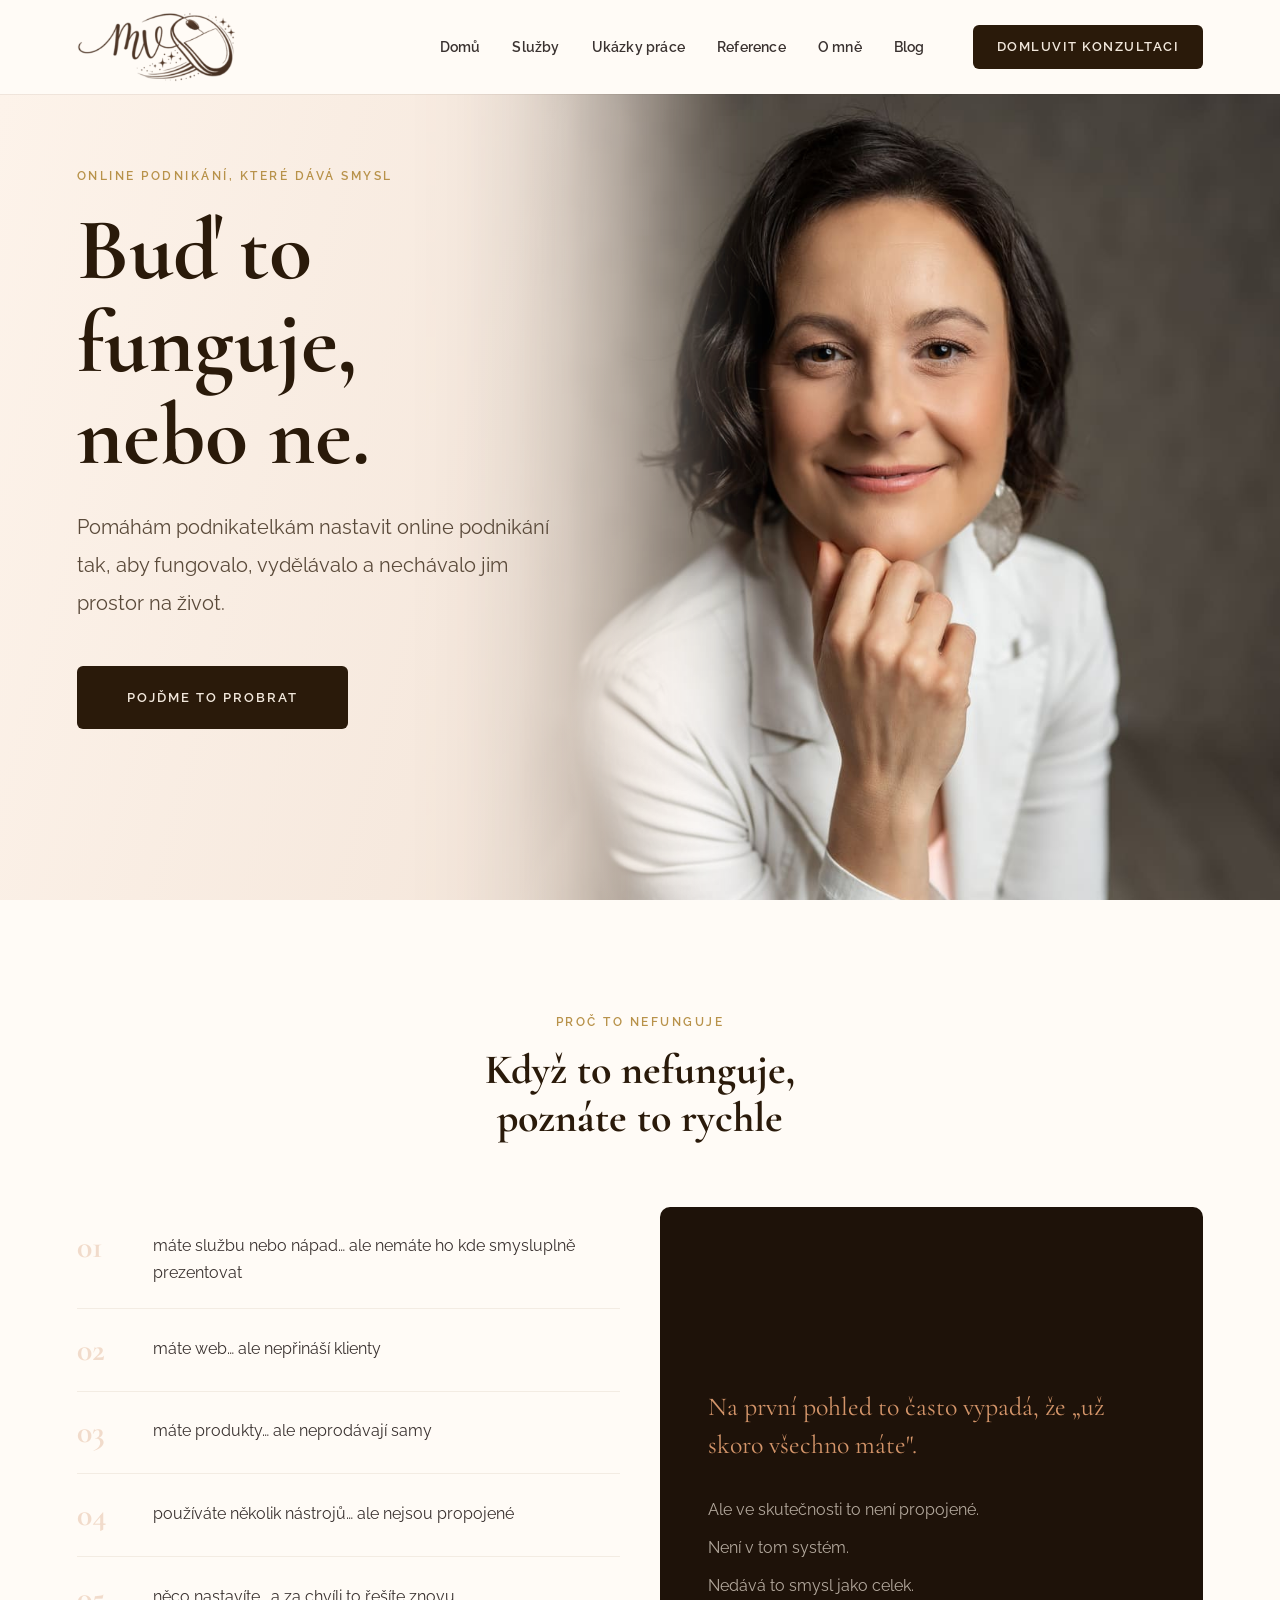
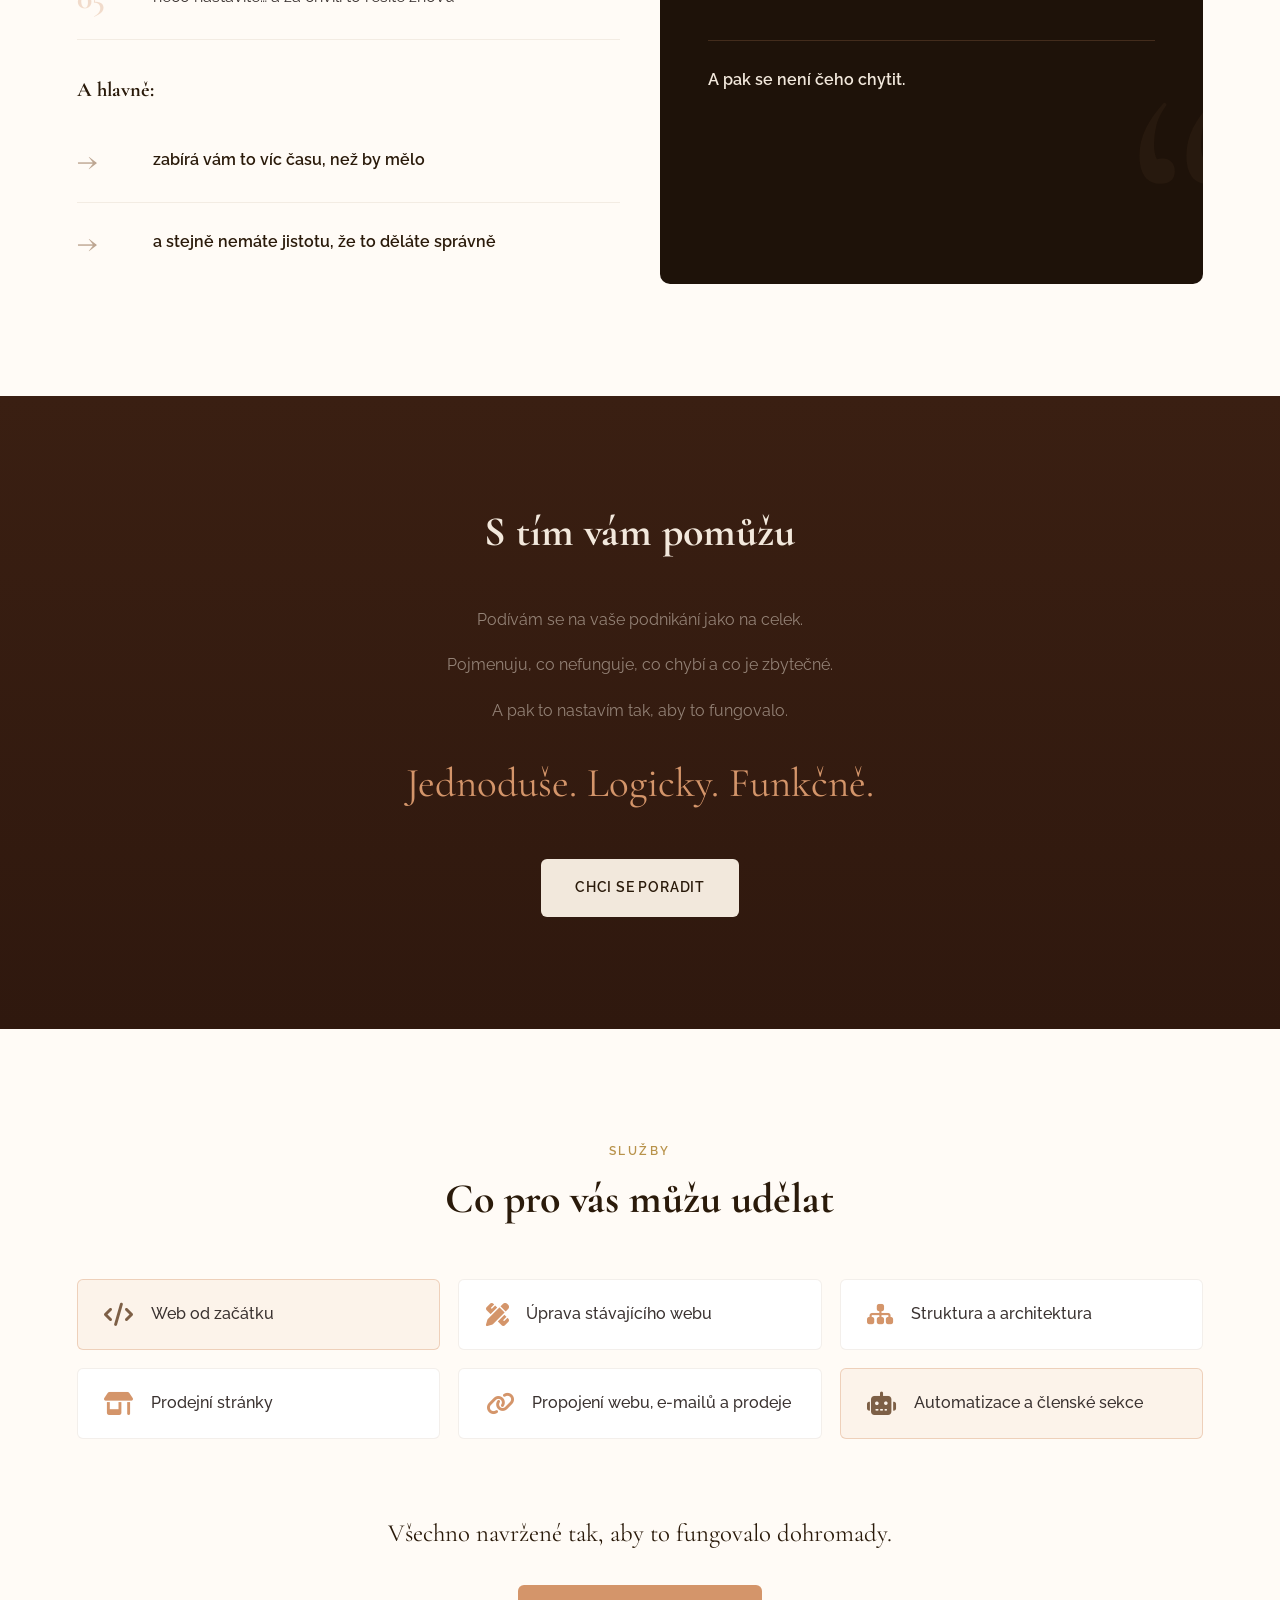
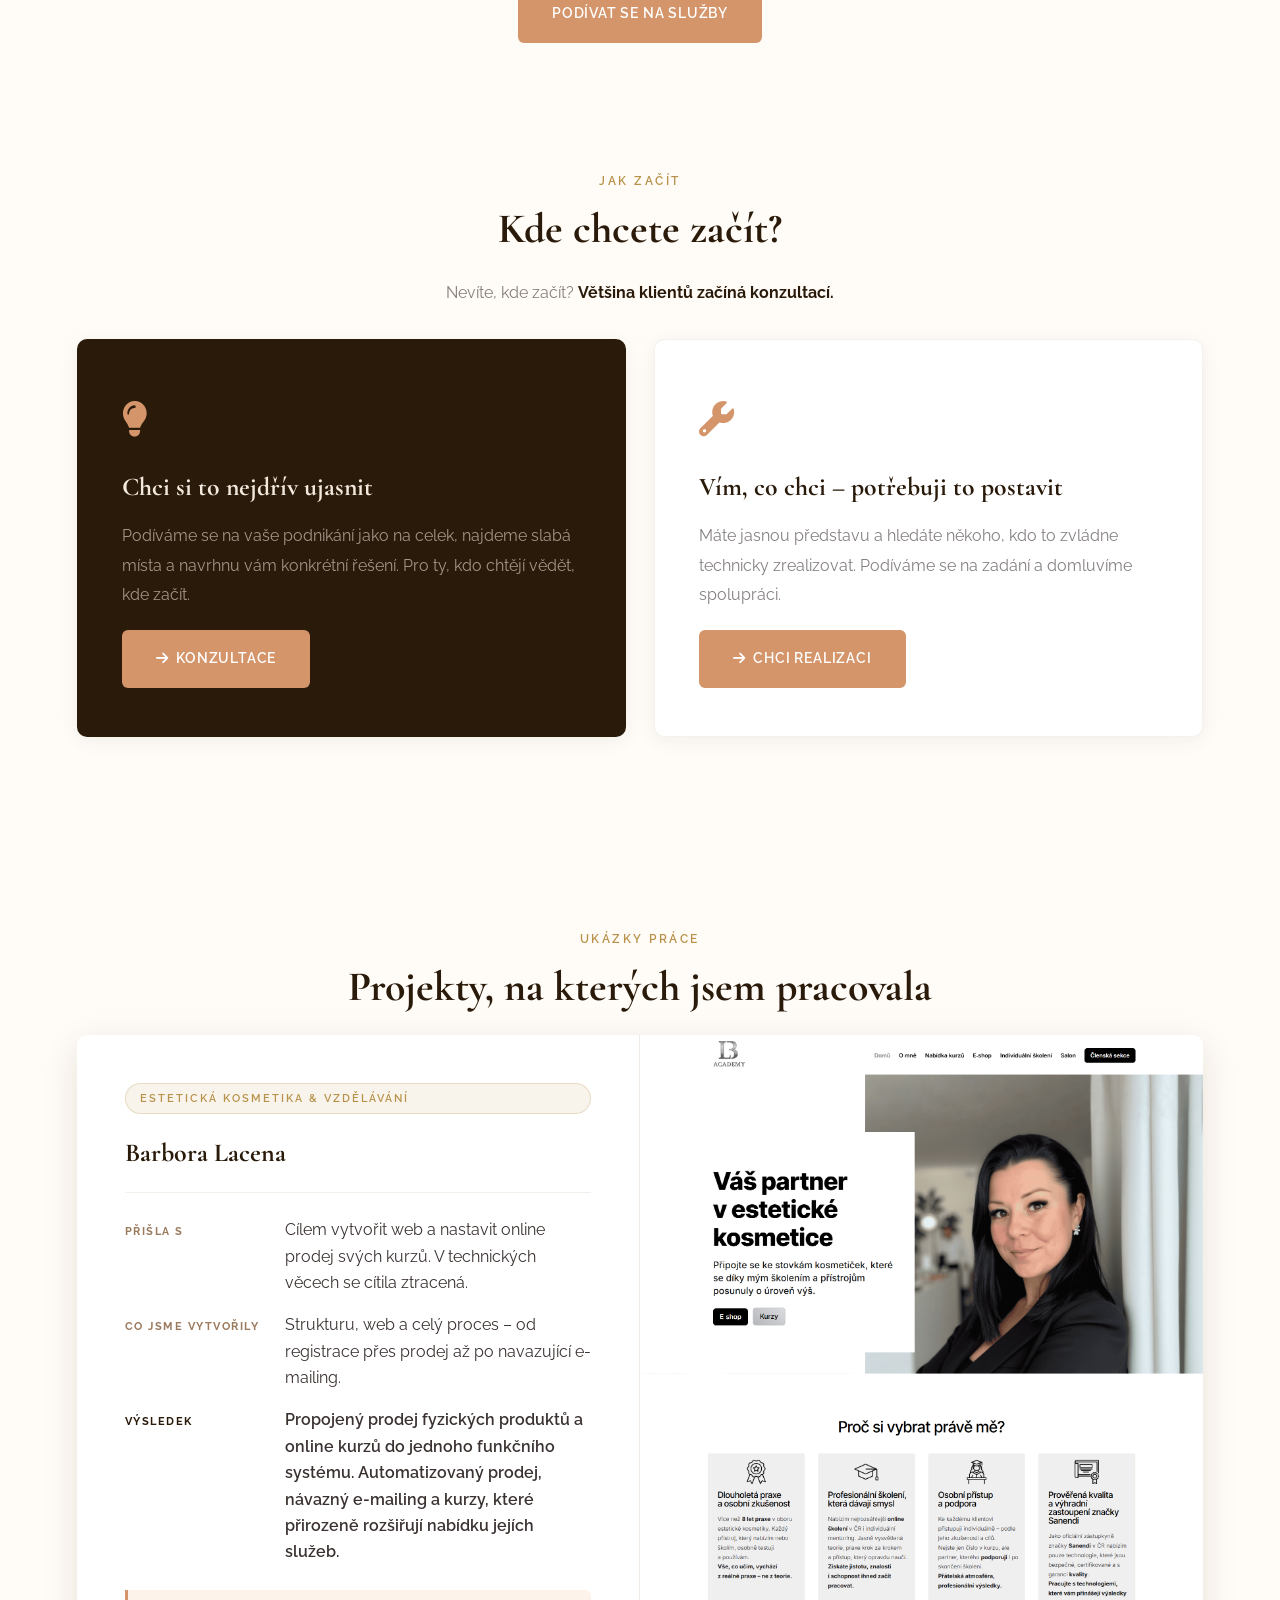
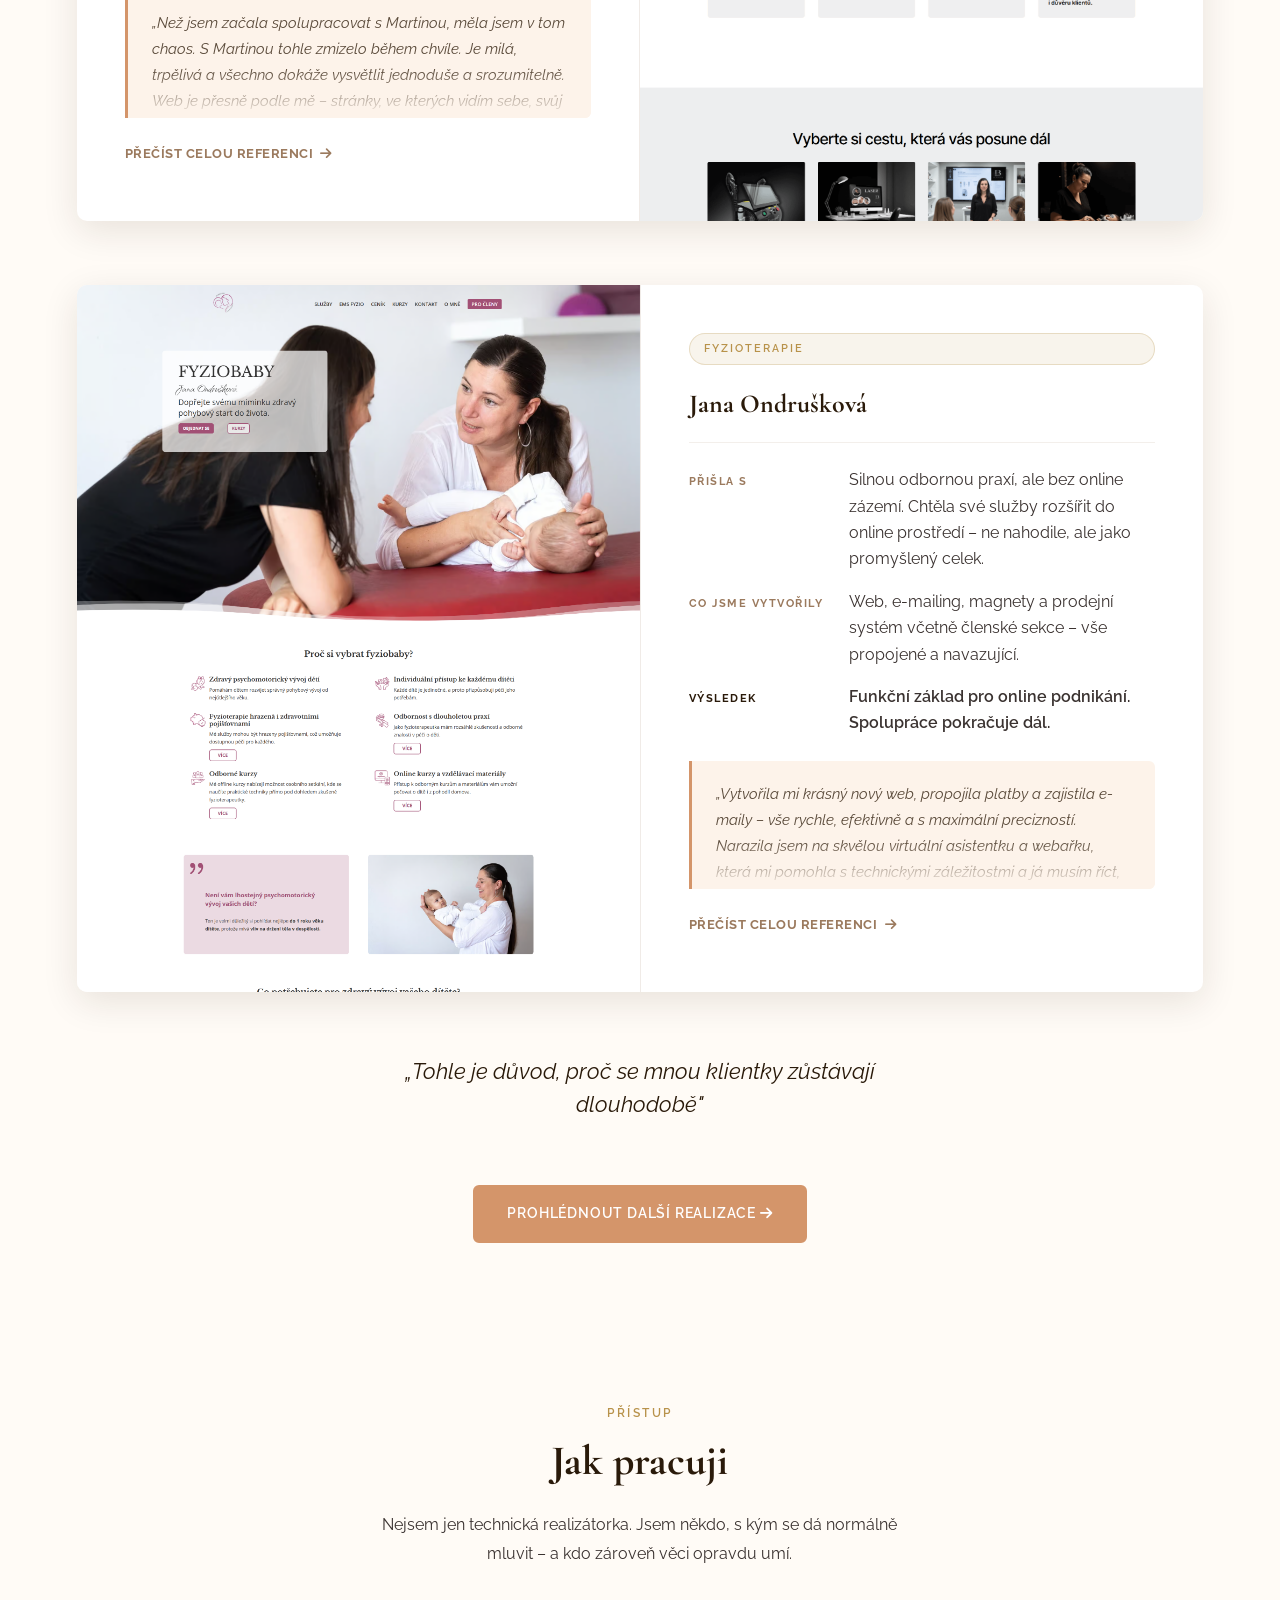
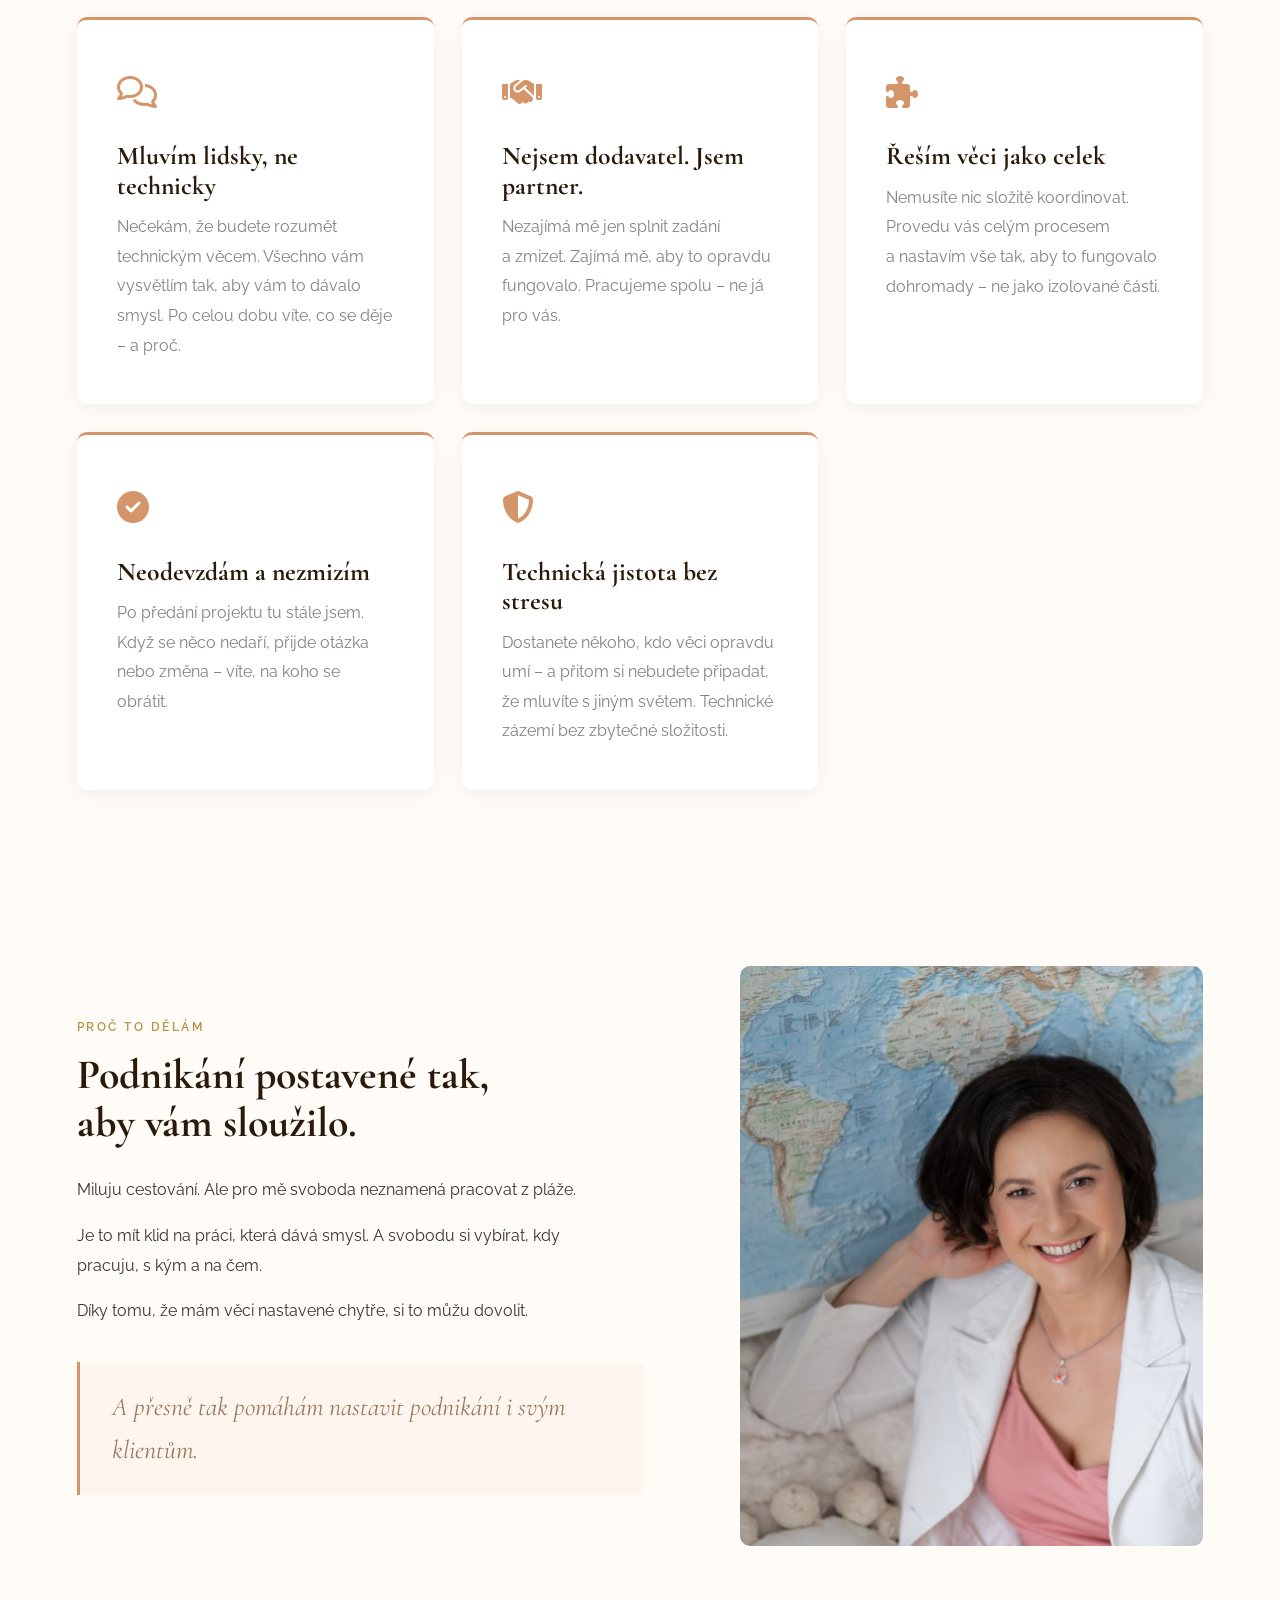
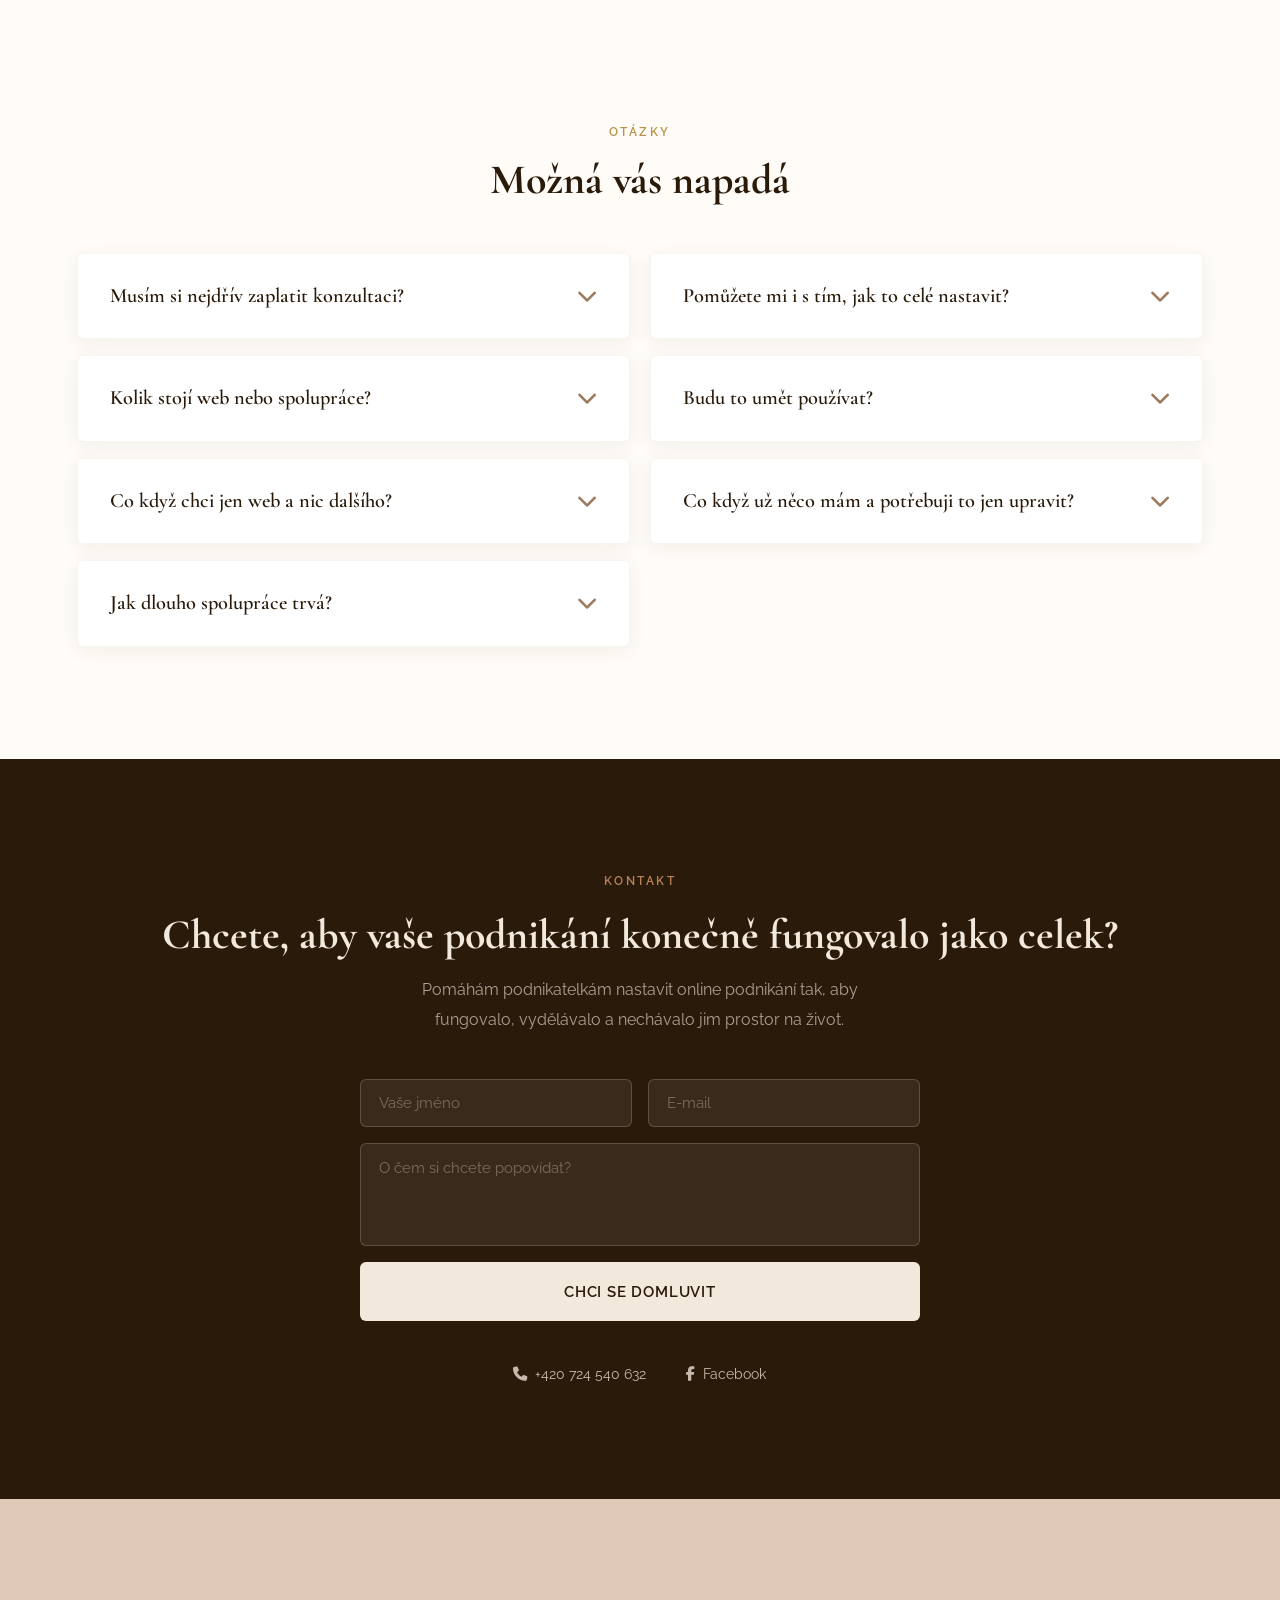
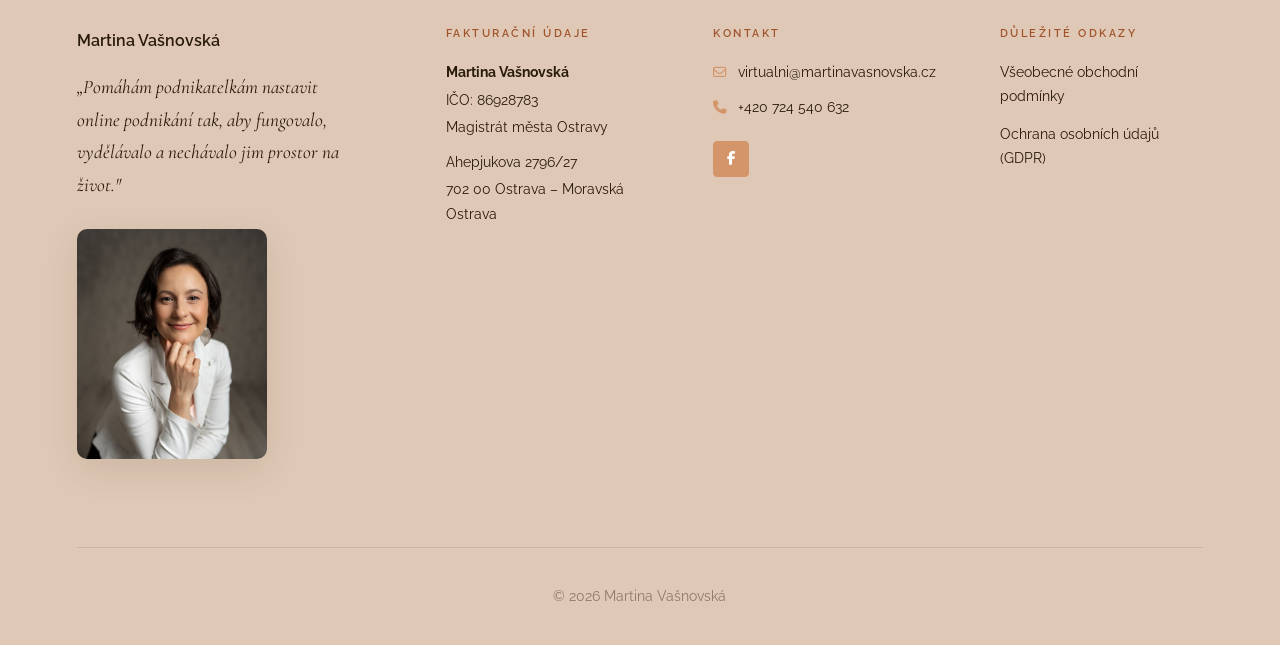
==== commit bc80b266: "ctvrtek" ====
--- a/index.html
+++ b/index.html
@@ -1,4 +1,5 @@
 <!DOCTYPE html>
+<!-- build: 2026-03-26 -->
 <html lang="cs">
 <head>
     <meta charset="UTF-8">
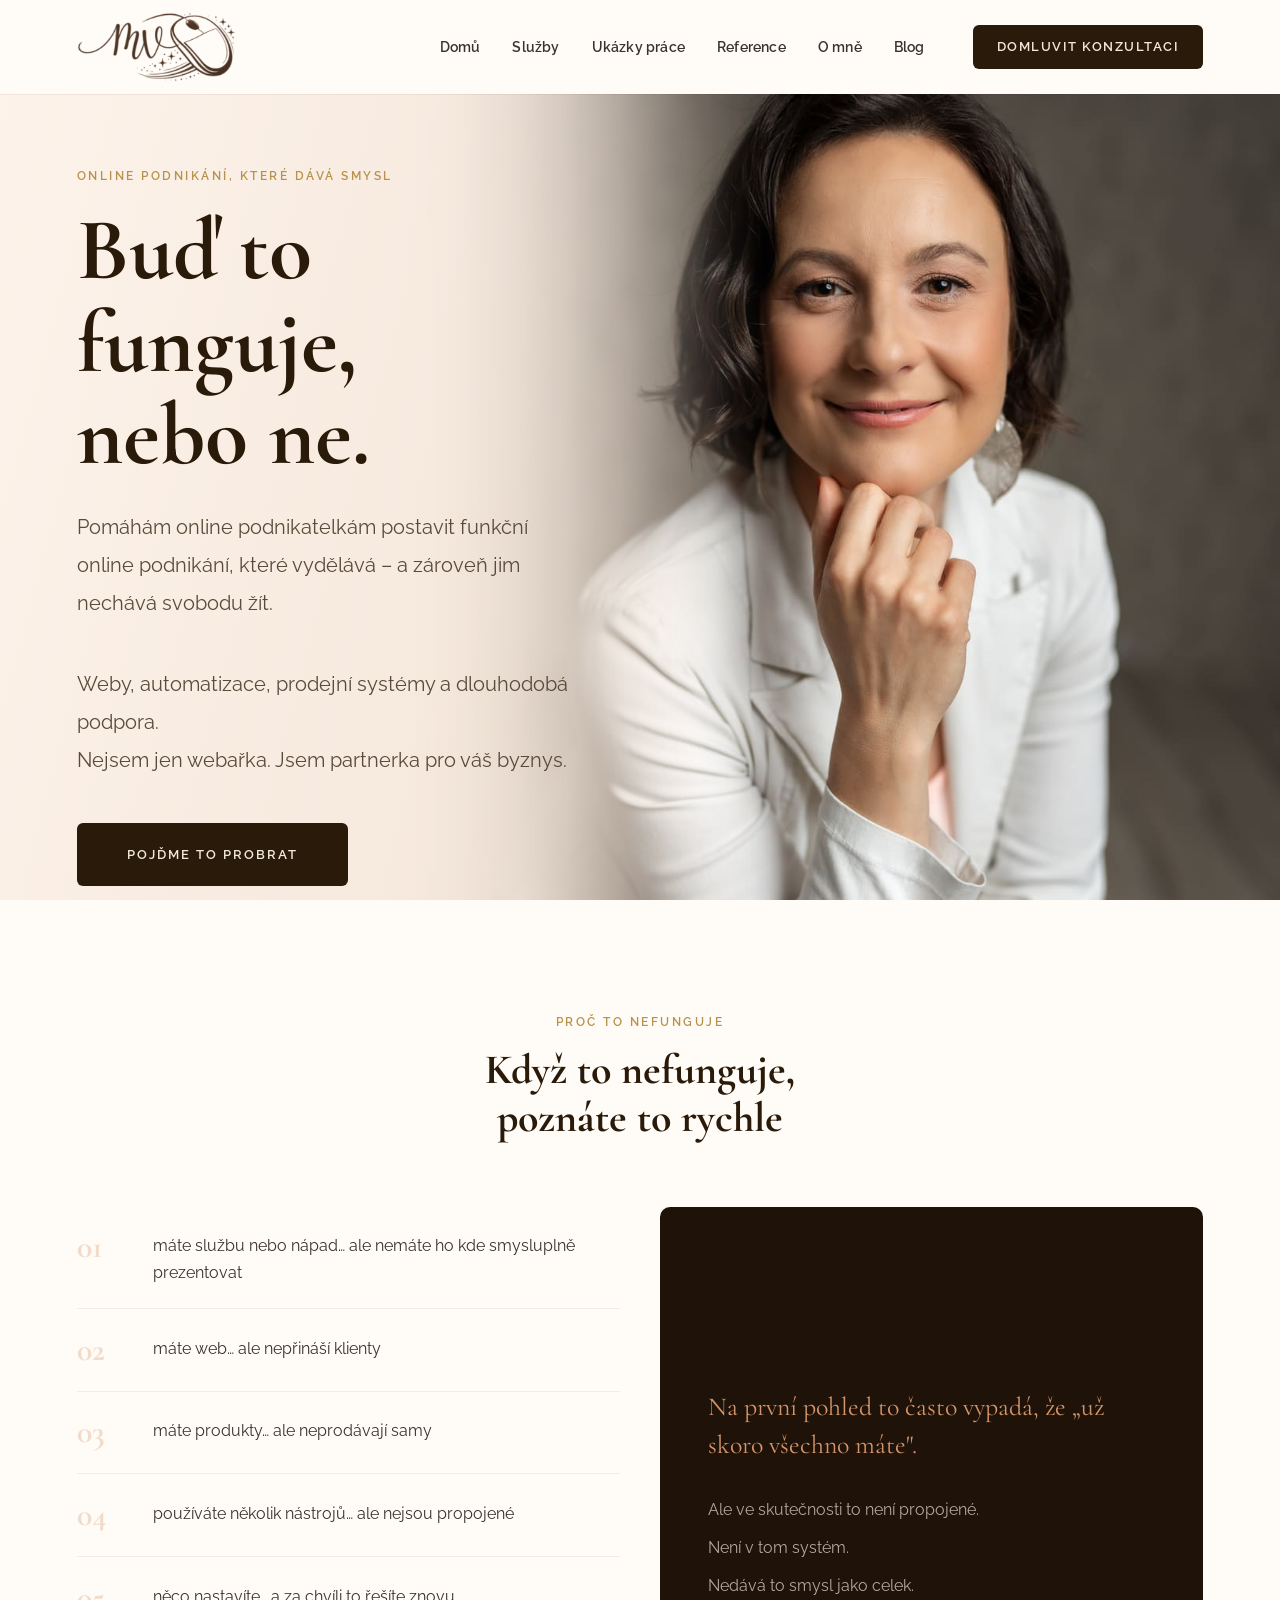
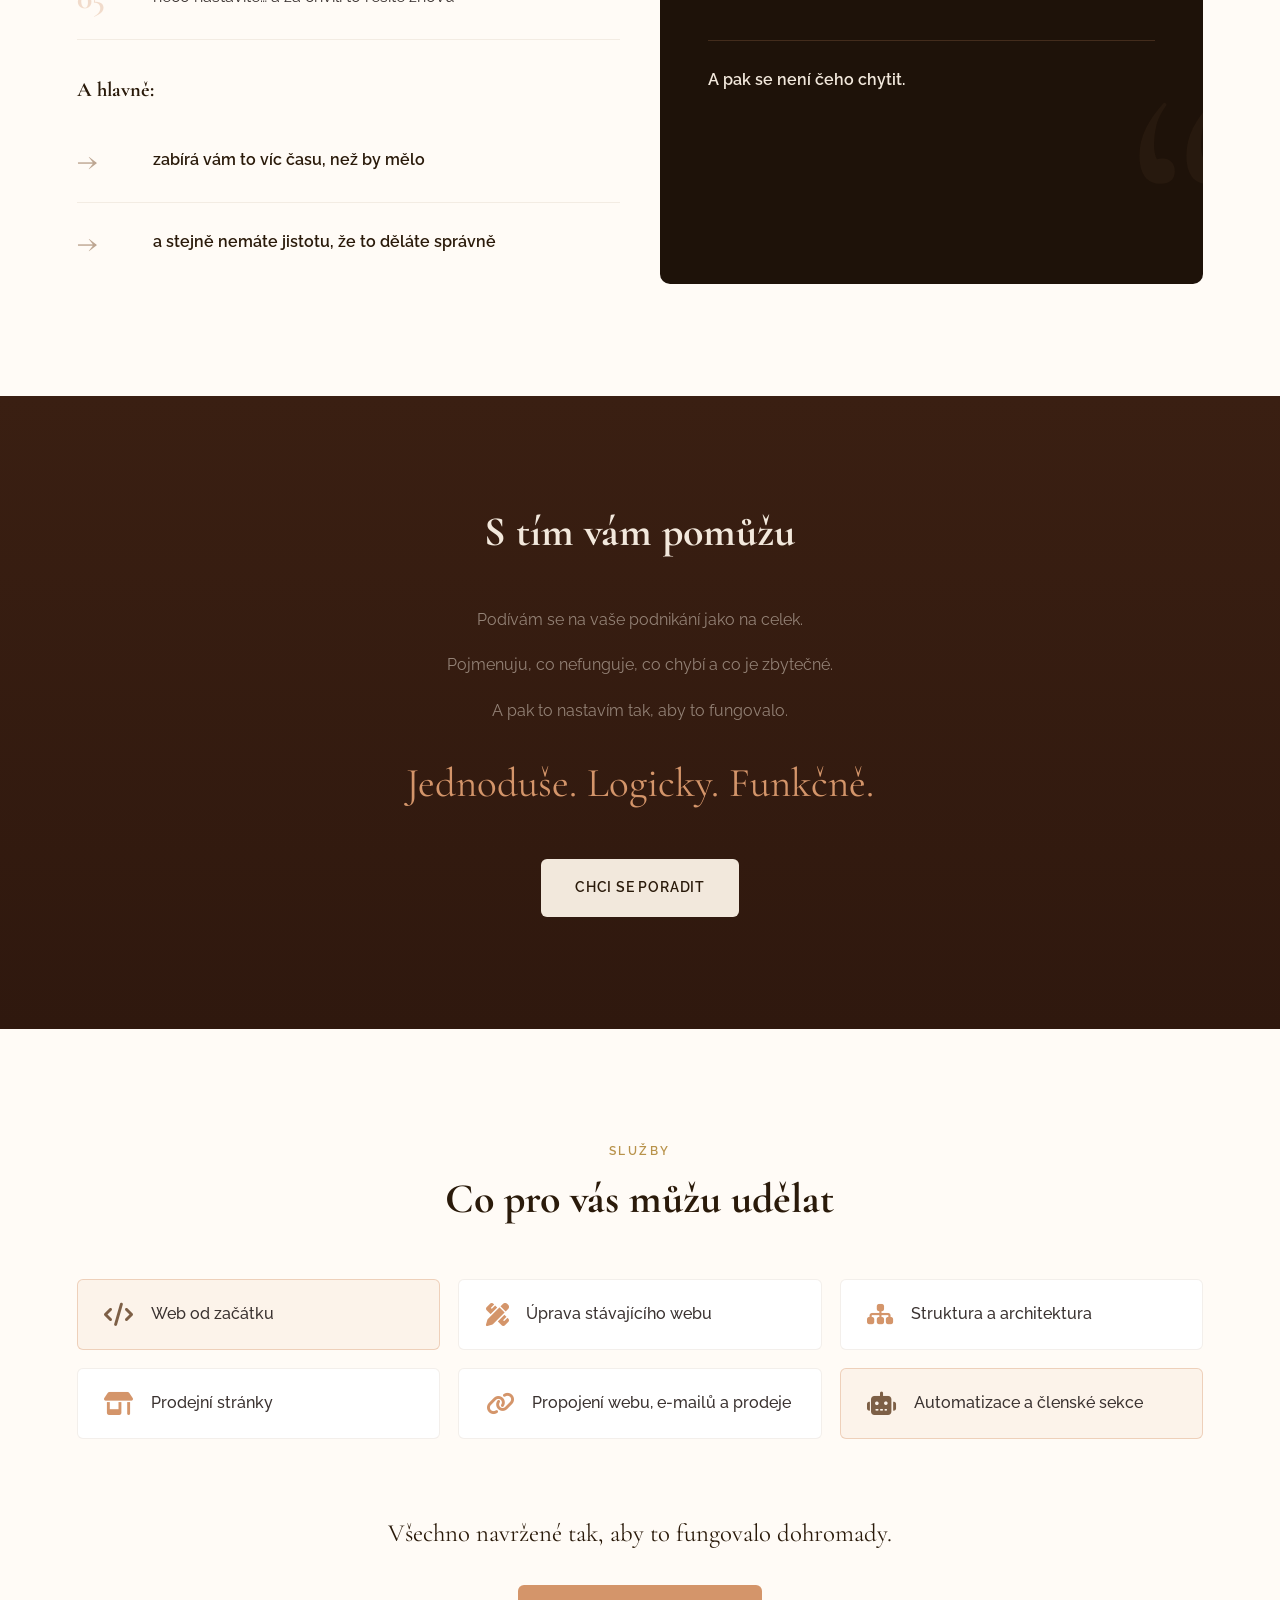
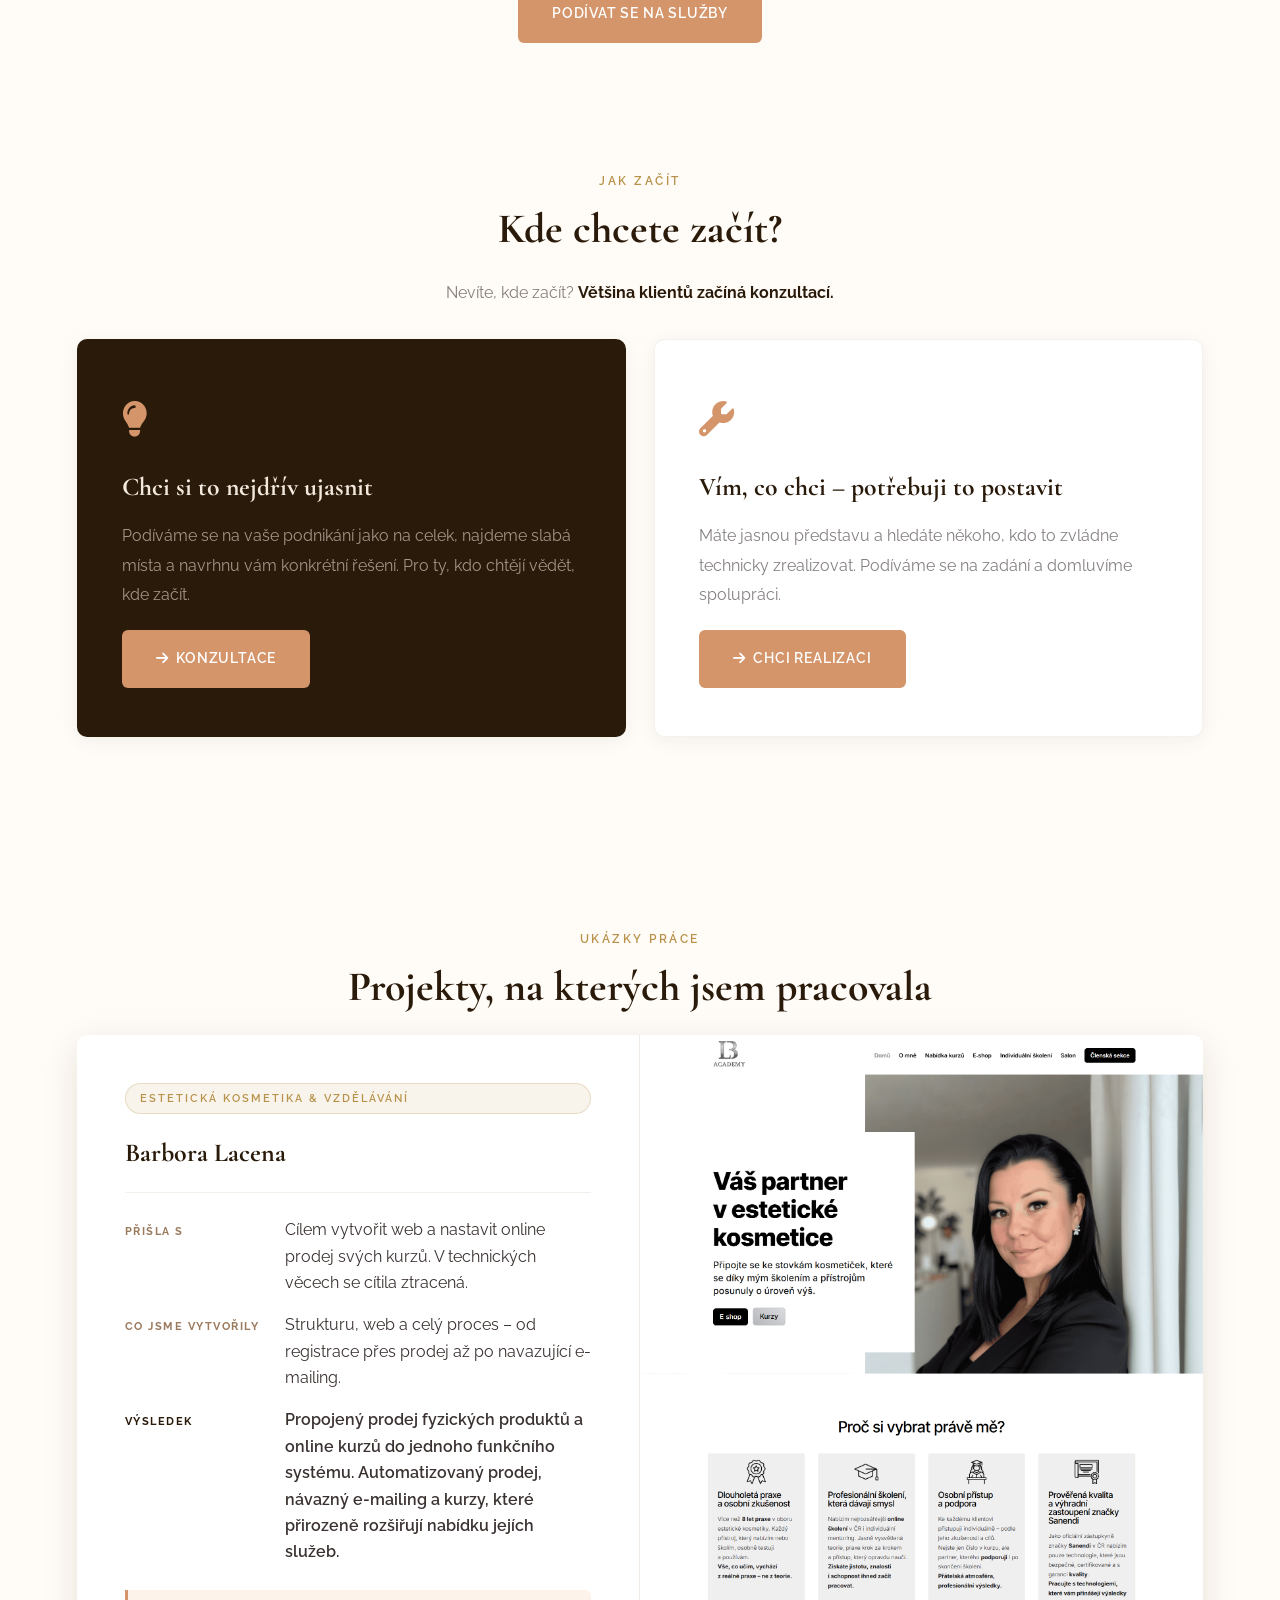
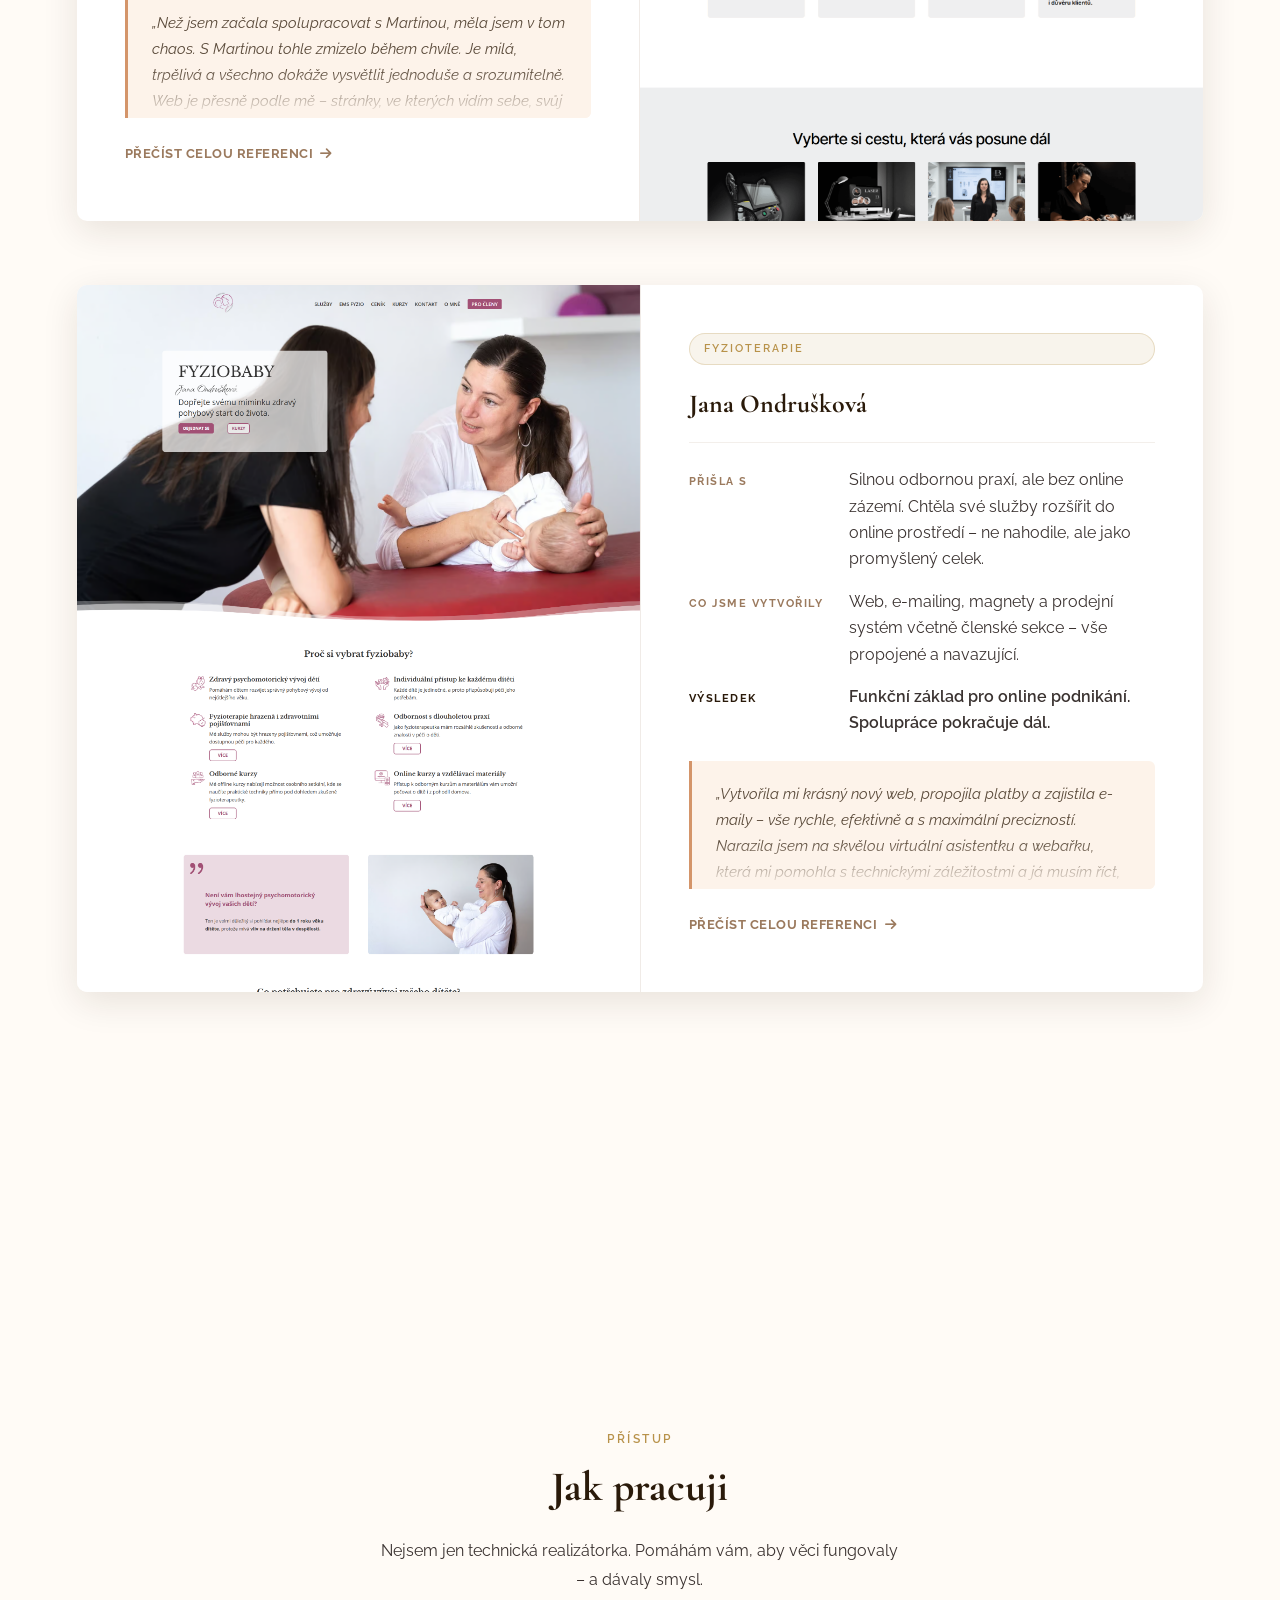
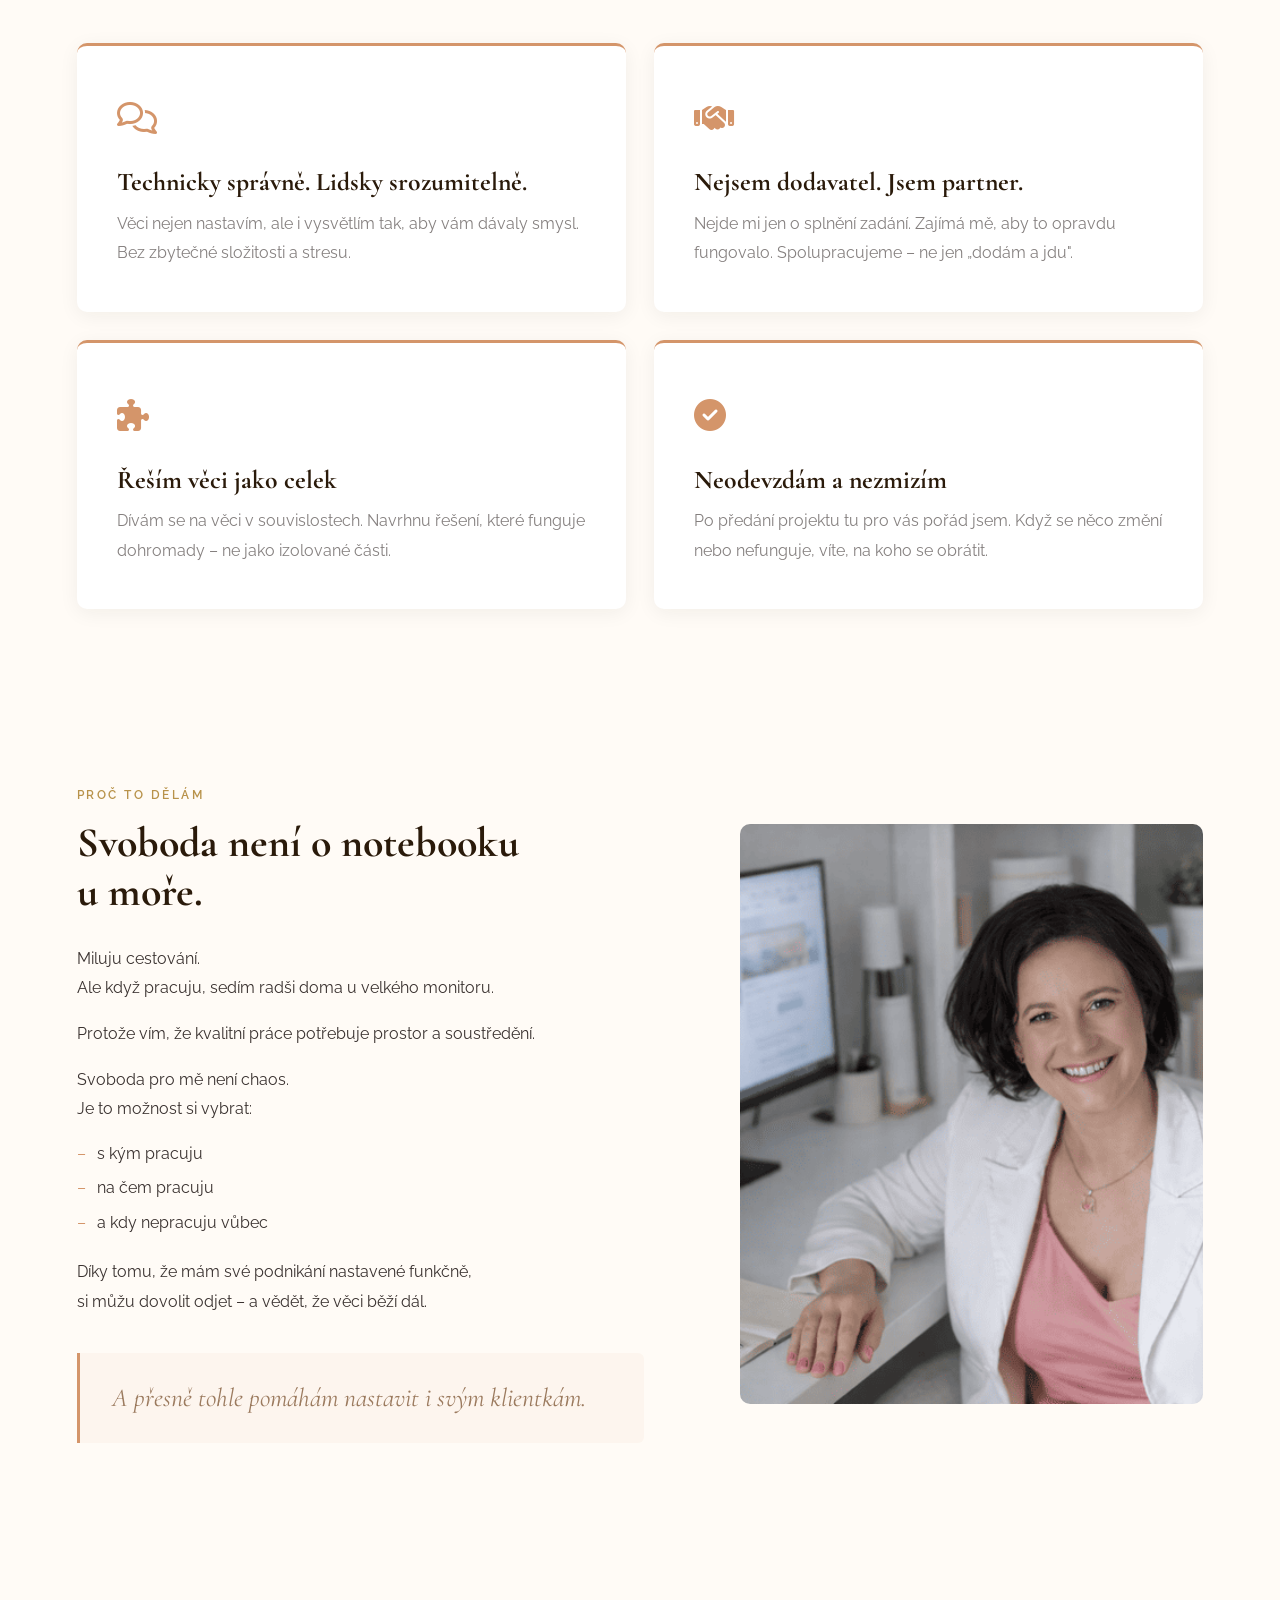
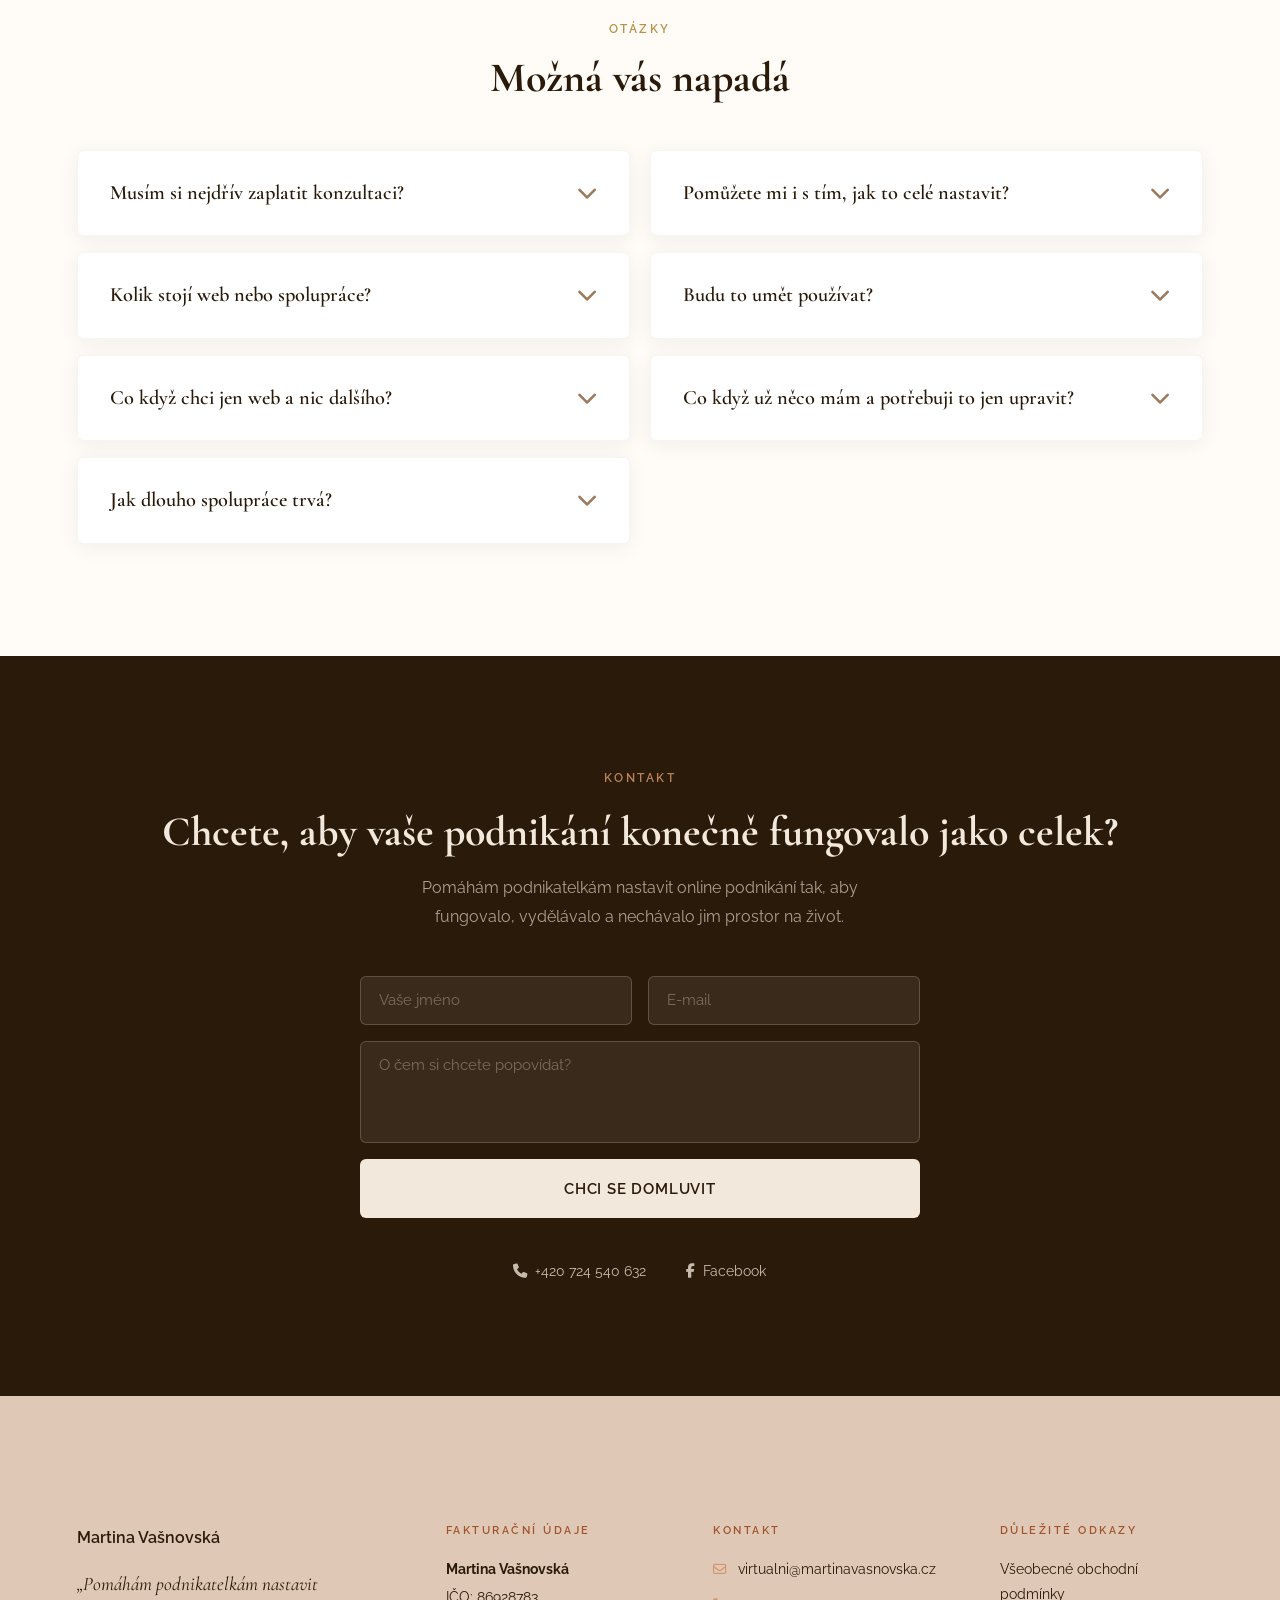
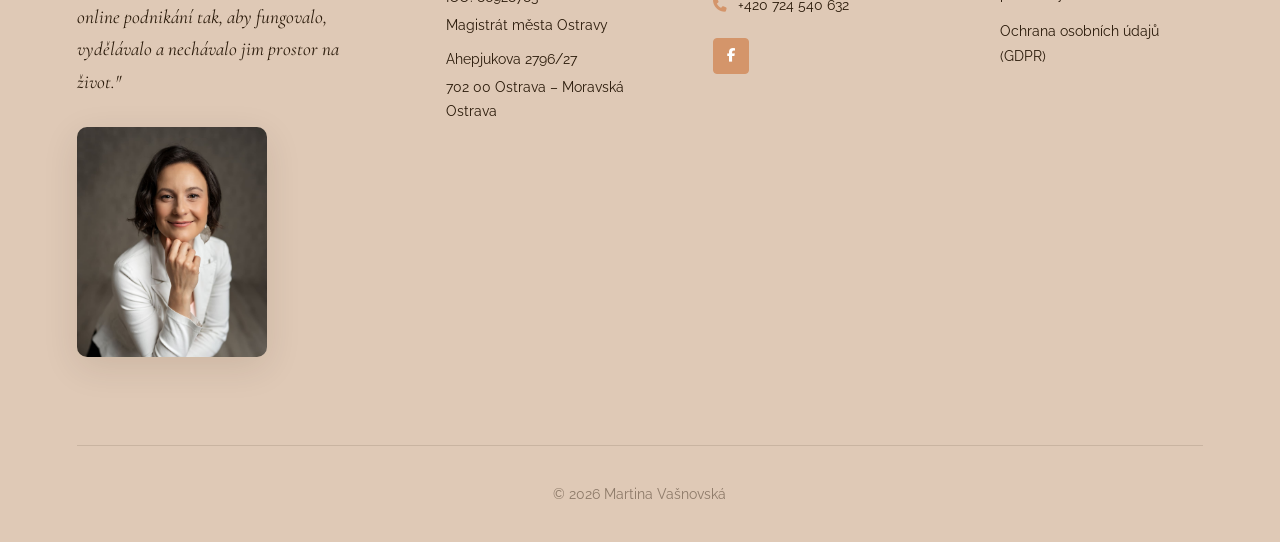
==== commit 9fc9e843: "ctvrtek1" ====
--- a/index.html
+++ b/index.html
@@ -85,8 +85,9 @@
                 <div class="hero-content fade-in">
                     <span class="pre-heading">Online podnikání, které dává smysl</span>
                     <h1>Buď to funguje,<br>nebo ne.</h1>
-                    <p class="hero-perex-desktop">Pomáhám podnikatelkám nastavit online podnikání tak, aby fungovalo, vydělávalo a nechávalo jim prostor na život.</p>
-                    <p class="hero-perex-mobile">Pomáhám podnikatelkám nastavit online podnikání tak, aby fungovalo, vydělávalo a nechávalo jim prostor na život.</p>
+                    <p class="hero-perex-desktop">Pomáhám online podnikatelkám postavit funkční online podnikání, které vydělává – a&nbsp;zároveň jim nechává svobodu žít.</p>
+                    <p class="hero-perex-desktop hero-perex-sub">Weby, automatizace, prodejní systémy a&nbsp;dlouhodobá podpora.<br>Nejsem jen webařka. Jsem partnerka pro váš byznys.</p>
+                    <p class="hero-perex-mobile">Pomáhám online podnikatelkám postavit funkční online podnikání, které vydělává – a&nbsp;zároveň jim nechává svobodu žít.</p>
                     <a href="#kontakt" class="btn btn-hero">Pojďme to probrat</a>
                 </div>
                 <div class="hero-image fade-in">
@@ -304,33 +305,28 @@
                 <div class="text-center fade-in">
                     <span class="section-label">Přístup</span>
                     <h2>Jak pracuji</h2>
-                    <p style="max-width:52ch; margin:0 auto 0;">Nejsem jen technická realizátorka. Jsem někdo, s&nbsp;kým se dá normálně mluvit – a&nbsp;kdo zároveň věci opravdu umí.</p>
+                    <p style="max-width:52ch; margin:0 auto 0;">Nejsem jen technická realizátorka. Pomáhám vám, aby věci fungovaly – a&nbsp;dávaly smysl.</p>
                 </div>
                 <div class="values-grid fade-in">
                     <div class="value-block">
                         <div class="value-icon"><i class="fa-regular fa-comments"></i></div>
-                        <h3>Mluvím lidsky, ne technicky</h3>
-                        <p>Nečekám, že budete rozumět technickým věcem. Všechno vám vysvětlím tak, aby vám to dávalo smysl. Po celou dobu víte, co se děje – a&nbsp;proč.</p>
+                        <h3>Technicky správně. Lidsky srozumitelně.</h3>
+                        <p>Věci nejen nastavím, ale i&nbsp;vysvětlím tak, aby vám dávaly smysl. Bez zbytečné složitosti a&nbsp;stresu.</p>
                     </div>
                     <div class="value-block">
                         <div class="value-icon"><i class="fa-solid fa-handshake"></i></div>
                         <h3>Nejsem dodavatel. Jsem partner.</h3>
-                        <p>Nezajímá mě jen splnit zadání a&nbsp;zmizet. Zajímá mě, aby to opravdu fungovalo. Pracujeme spolu – ne já pro vás.</p>
+                        <p>Nejde mi jen o&nbsp;splnění zadání. Zajímá mě, aby to opravdu fungovalo. Spolupracujeme – ne jen „dodám a&nbsp;jdu".</p>
                     </div>
                     <div class="value-block">
                         <div class="value-icon"><i class="fa-solid fa-puzzle-piece"></i></div>
                         <h3>Řeším věci jako celek</h3>
-                        <p>Nemusíte nic složitě koordinovat. Provedu vás celým procesem a&nbsp;nastavím vše tak, aby to fungovalo dohromady – ne jako izolované části.</p>
+                        <p>Dívám se na věci v&nbsp;souvislostech. Navrhnu řešení, které funguje dohromady – ne jako izolované části.</p>
                     </div>
                     <div class="value-block">
                         <div class="value-icon"><i class="fa-solid fa-circle-check"></i></div>
                         <h3>Neodevzdám a&nbsp;nezmizím</h3>
-                        <p>Po předání projektu tu stále jsem. Když se něco nedaří, přijde otázka nebo změna – víte, na koho se obrátit.</p>
-                    </div>
-                    <div class="value-block">
-                        <div class="value-icon"><i class="fa-solid fa-shield-halved"></i></div>
-                        <h3>Technická jistota bez stresu</h3>
-                        <p>Dostanete někoho, kdo věci opravdu umí – a&nbsp;přitom si nebudete připadat, že mluvíte s&nbsp;jiným světem. Technické zázemí bez zbytečné složitosti.</p>
+                        <p>Po předání projektu tu pro vás pořád jsem. Když se něco změní nebo nefunguje, víte, na koho se obrátit.</p>
                     </div>
                 </div>
             </div>
@@ -342,14 +338,20 @@
                 <div class="about-layout fade-in">
                     <div class="about-text">
                         <span class="section-label">Proč to dělám</span>
-                        <h2 class="text-left">Podnikání postavené tak,<br>aby vám sloužilo.</h2>
-                        <p>Miluju cestování. Ale pro mě svoboda neznamená pracovat z&nbsp;pláže.</p>
-                        <p>Je to mít klid na práci, která dává smysl. A&nbsp;svobodu si vybírat, kdy pracuju, s&nbsp;kým a&nbsp;na čem.</p>
-                        <p>Díky tomu, že mám věci nastavené chytře, si to můžu dovolit.</p>
-                        <div class="about-statement">A&nbsp;přesně tak pomáhám nastavit podnikání i&nbsp;svým klientům.</div>
+                        <h2 class="text-left">Svoboda není o&nbsp;notebooku u&nbsp;moře.</h2>
+                        <p>Miluju cestování.<br>Ale když pracuju, sedím radši doma u&nbsp;velkého monitoru.</p>
+                        <p>Protože vím, že kvalitní práce potřebuje prostor a&nbsp;soustředění.</p>
+                        <p>Svoboda pro mě není chaos.<br>Je to možnost si vybrat:</p>
+                        <ul class="about-list">
+                            <li>s kým pracuju</li>
+                            <li>na čem pracuju</li>
+                            <li>a kdy nepracuju vůbec</li>
+                        </ul>
+                        <p>Díky tomu, že mám své podnikání nastavené funkčně,<br>si můžu dovolit odjet – a&nbsp;vědět, že věci běží dál.</p>
+                        <div class="about-statement">A&nbsp;přesně tohle pomáhám nastavit i&nbsp;svým klientkám.</div>
                     </div>
                     <div class="about-photo">
-                        <img src="Obrazky/omne.jpg" alt="Martina Vašnovská" loading="lazy">
+                        <img src="Obrazky/omne5.png" alt="Martina Vašnovská" loading="lazy">
                     </div>
                 </div>
             </div>
--- a/style.css
+++ b/style.css
@@ -429,13 +429,19 @@
   width: 100%;
   height: 100%;
   object-fit: cover;
-  object-position: center 12%;
+  object-position: center 25%;
   display: block;
 }
 
 /* Hero dual text — mobile variants hidden by default */
 .hero-perex-mobile { display: none; }
 .hero-btn-mobile { display: none; }
+.hero-perex-sub {
+  font-size: 0.95rem;
+  color: var(--text-muted);
+  margin-top: 0.25rem;
+  line-height: 1.7;
+}
 
 
 /* ============================================================
@@ -953,14 +959,16 @@
 .cs-ref-link:hover { color: var(--accent); gap: 0.75rem; }
 
 .ref-closing {
-  text-align: center;
-  font-size: clamp(1.1rem, 2.5vw, 1.35rem);
+  font-family: var(--font-heading);
+  font-size: clamp(1.2rem, 2.2vw, 1.618rem);
+  color: var(--primary);
   font-style: italic;
-  color: var(--heading-color);
-  margin: 3rem auto 1.5rem;
-  max-width: 540px;
-  line-height: 1.5;
-  opacity: 0.85;
+  line-height: 1.65;
+  margin: 3rem 0 1.5rem;
+  padding: 1.5rem 1.75rem 1.5rem 2rem;
+  border-left: 3px solid var(--accent);
+  background: rgba(212, 149, 106, 0.06);
+  border-radius: 0 var(--radius-sm) var(--radius-sm) 0;
 }
 
 /* ============================================================
@@ -1000,6 +1008,25 @@
   margin-bottom: 1.75rem;
 }
 .about-text p { color: var(--text); max-width: 52ch; }
+.about-list {
+  list-style: none;
+  padding: 0;
+  margin: 0.5rem 0 1.25rem;
+  display: flex;
+  flex-direction: column;
+  gap: 0.35rem;
+}
+.about-list li {
+  color: var(--text);
+  padding-left: 1.25rem;
+  position: relative;
+}
+.about-list li::before {
+  content: "–";
+  position: absolute;
+  left: 0;
+  color: var(--accent);
+}
 .about-statement {
   font-family: var(--font-heading);
   font-size: clamp(1.2rem, 2.2vw, 1.618rem);
@@ -1623,7 +1650,7 @@
   .nav-cta-mobile { display: none; }
 
   /* Hero */
-  .hero-section { height: calc(100vh - var(--header-h, 94px)); overflow: hidden; }
+  .hero-section { height: calc(100svh - var(--header-h, 72px)); height: calc(100vh - var(--header-h, 72px)); overflow: hidden; }
   .hero { flex-direction: row; min-height: unset; height: 100%; overflow: hidden; position: static; }
   .hero-content {
     padding: 7rem 3rem 10rem 0;
@@ -1666,7 +1693,7 @@
   /* Grids */
   .grid-2       { grid-template-columns: 1fr 1fr; }
   .start-cards  { grid-template-columns: 1fr 1fr; }
-  .values-grid  { grid-template-columns: 1fr 1fr 1fr; }
+  .values-grid  { grid-template-columns: 1fr 1fr; }
   .faq-grid     { grid-template-columns: 1fr 1fr; gap: 1.25rem; }
   .contact-grid { grid-template-columns: 1fr 1fr; }
   .footer-inner { grid-template-columns: 1.5fr 1fr 1fr 1fr; gap: 4rem; }
@@ -1782,6 +1809,16 @@
   .cta-form-row { grid-template-columns: 1fr; }
   .services-tiles { grid-template-columns: 1fr; }
 
+  /* O mně — fotky musí být celé vidět */
+  .omne-intro-photo img,
+  .omne-personal-photo img {
+    width: 100%;
+    height: auto;
+    object-fit: unset;
+    display: block;
+    border-radius: var(--radius);
+  }
+
   .cs-image-col { min-height: 0; height: 100vw; max-height: 440px; order: 2; }
   .cs-text-col { order: 1; }
   .scroll-image-wrap { min-height: 0; height: 100%; }
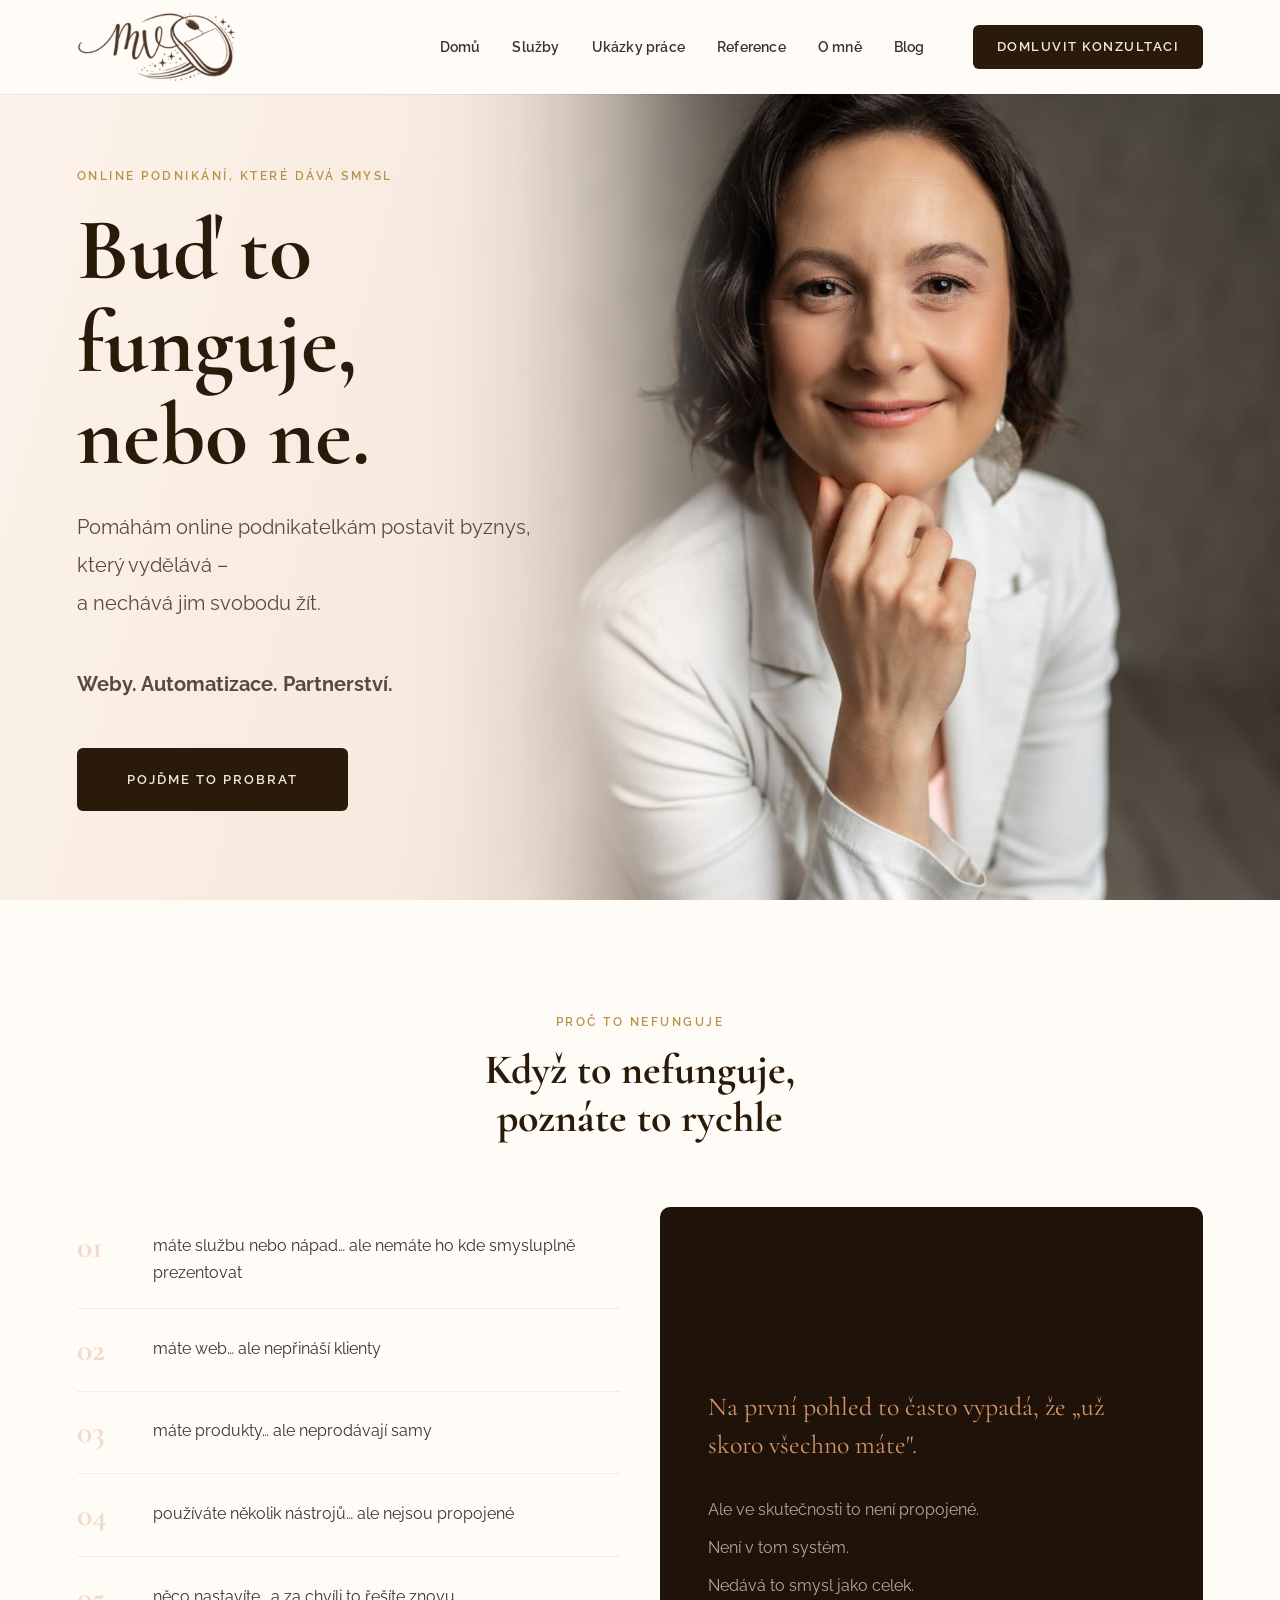
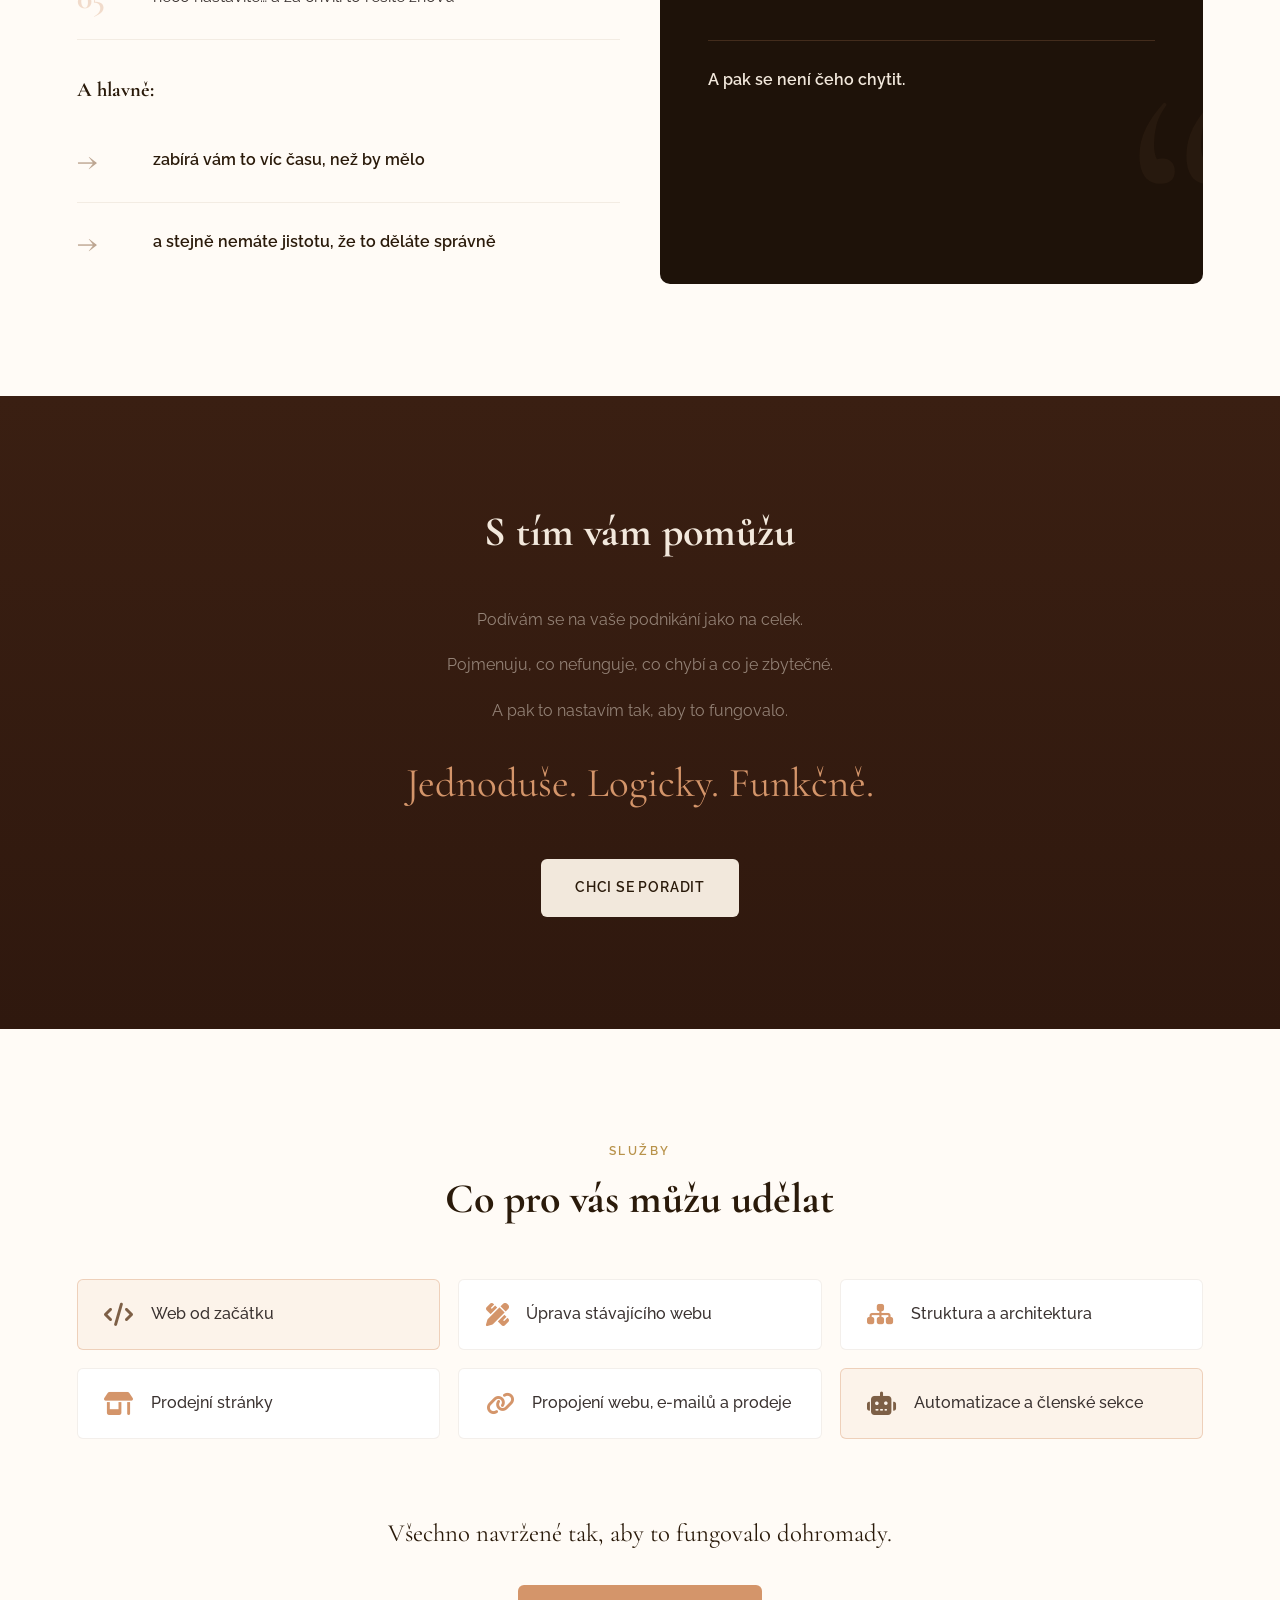
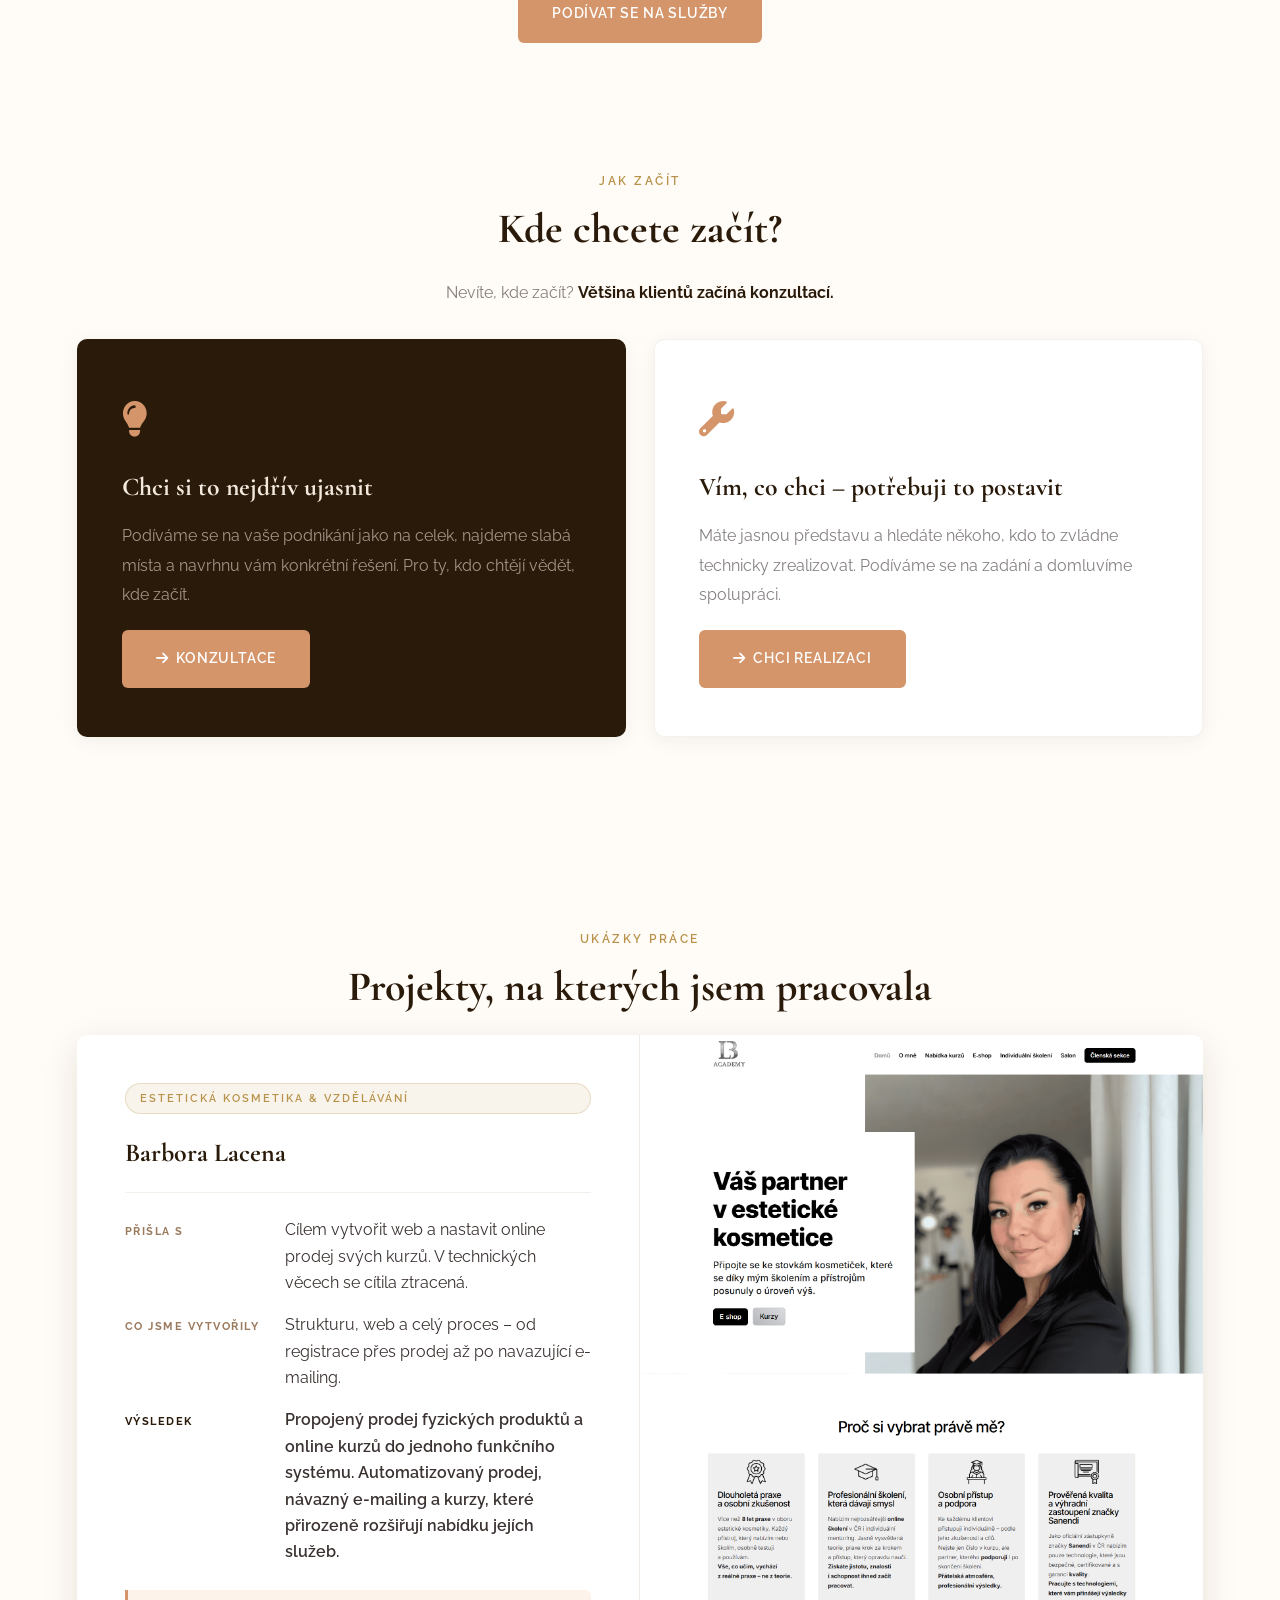
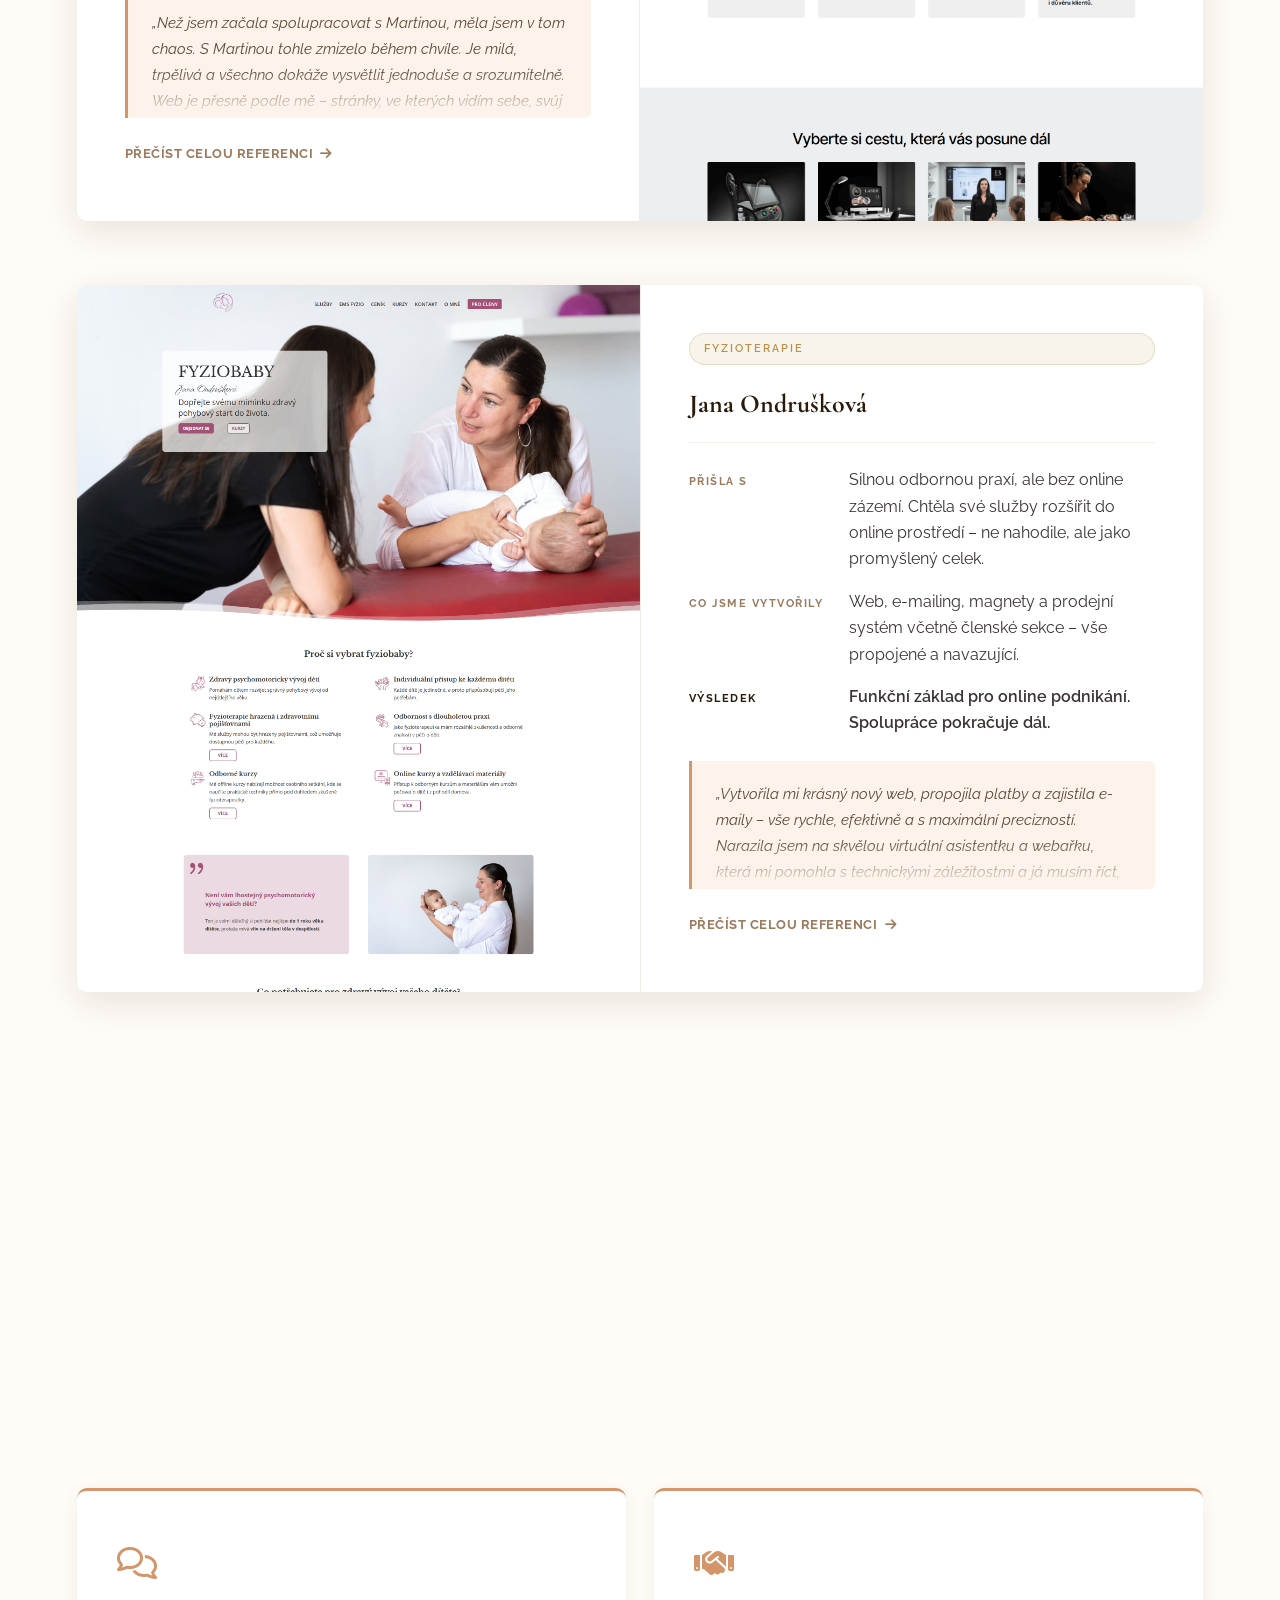
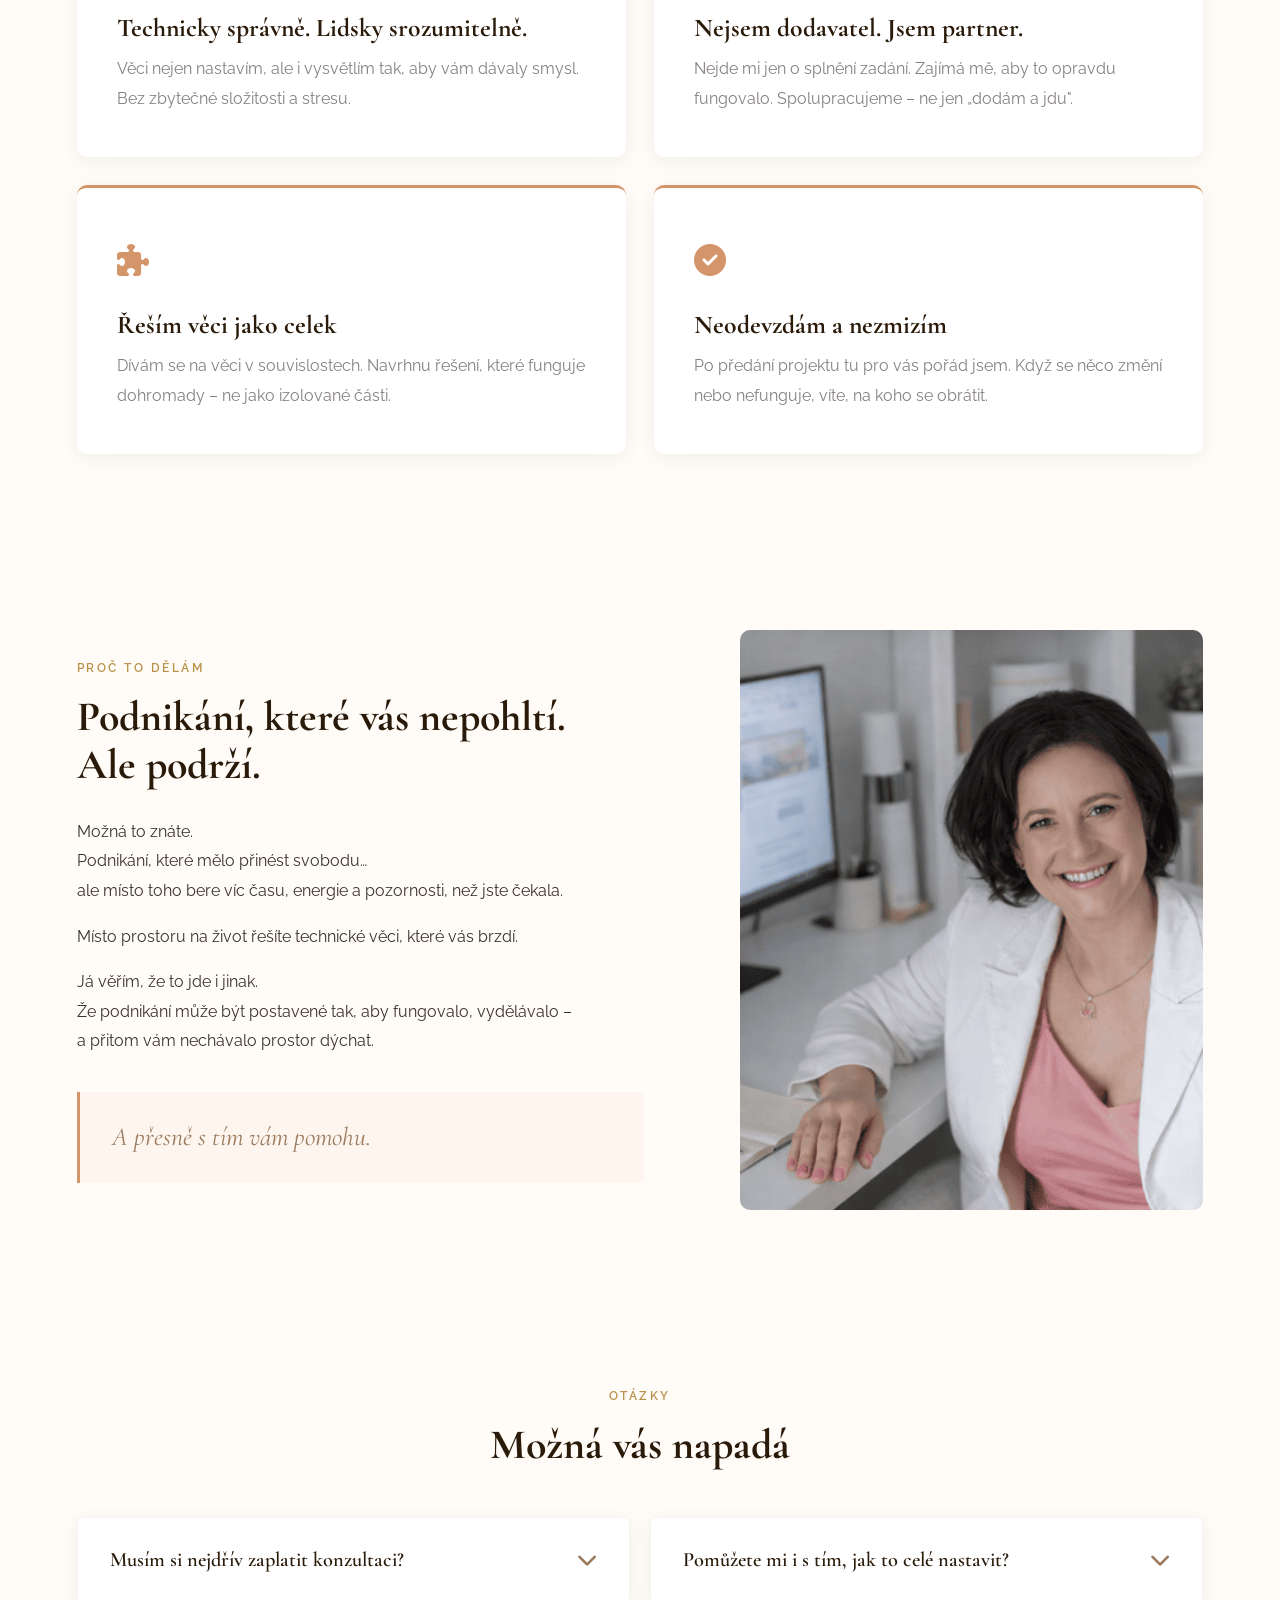
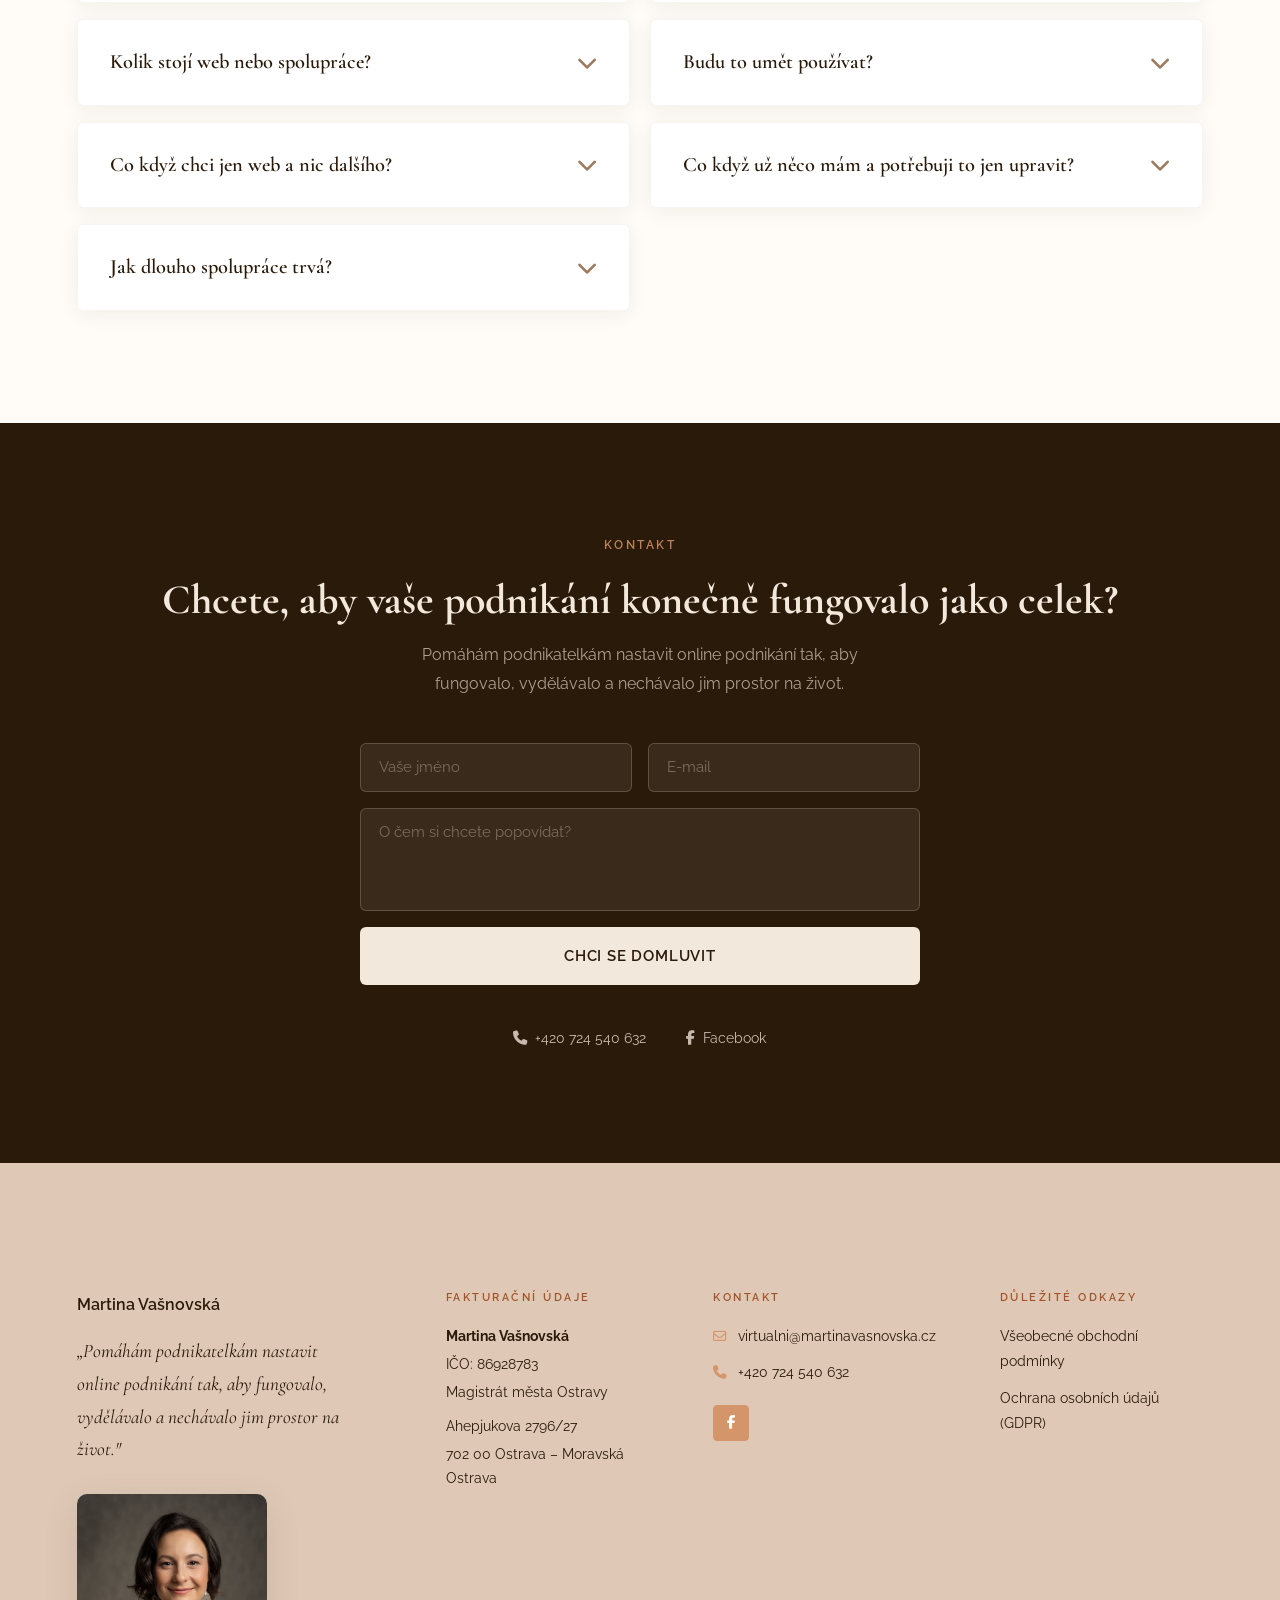
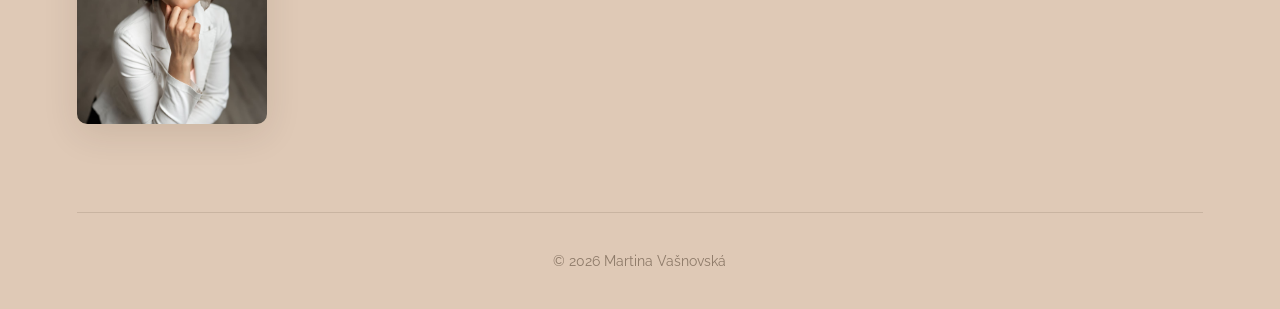
==== commit 78696f77: "ctvrtek2" ====
--- a/index.html
+++ b/index.html
@@ -85,9 +85,9 @@
                 <div class="hero-content fade-in">
                     <span class="pre-heading">Online podnikání, které dává smysl</span>
                     <h1>Buď to funguje,<br>nebo ne.</h1>
-                    <p class="hero-perex-desktop">Pomáhám online podnikatelkám postavit funkční online podnikání, které vydělává – a&nbsp;zároveň jim nechává svobodu žít.</p>
-                    <p class="hero-perex-desktop hero-perex-sub">Weby, automatizace, prodejní systémy a&nbsp;dlouhodobá podpora.<br>Nejsem jen webařka. Jsem partnerka pro váš byznys.</p>
-                    <p class="hero-perex-mobile">Pomáhám online podnikatelkám postavit funkční online podnikání, které vydělává – a&nbsp;zároveň jim nechává svobodu žít.</p>
+                    <p class="hero-perex-desktop">Pomáhám online podnikatelkám postavit byznys, který vydělává –<br>a nechává jim svobodu žít.</p>
+                    <p class="hero-perex-desktop hero-perex-sub"><strong>Weby. Automatizace. Partnerství.</strong></p>
+                    <p class="hero-perex-mobile">Pomáhám online podnikatelkám postavit byznys, který vydělává – a nechává jim svobodu žít.<br><strong>Weby. Automatizace. Partnerství.</strong></p>
                     <a href="#kontakt" class="btn btn-hero">Pojďme to probrat</a>
                 </div>
                 <div class="hero-image fade-in">
@@ -290,8 +290,6 @@
                     </div>
                 </div>
 
-                <p class="ref-closing fade-in">„Tohle je důvod, proč se mnou klientky zůstávají dlouhodobě"</p>
-
                 <div class="text-center mt-4 fade-in">
                     <a href="ukazky.html" class="btn btn-outline">Prohlédnout další realizace <i class="fa-solid fa-arrow-right"></i></a>
                 </div>
@@ -338,17 +336,11 @@
                 <div class="about-layout fade-in">
                     <div class="about-text">
                         <span class="section-label">Proč to dělám</span>
-                        <h2 class="text-left">Svoboda není o&nbsp;notebooku u&nbsp;moře.</h2>
-                        <p>Miluju cestování.<br>Ale když pracuju, sedím radši doma u&nbsp;velkého monitoru.</p>
-                        <p>Protože vím, že kvalitní práce potřebuje prostor a&nbsp;soustředění.</p>
-                        <p>Svoboda pro mě není chaos.<br>Je to možnost si vybrat:</p>
-                        <ul class="about-list">
-                            <li>s kým pracuju</li>
-                            <li>na čem pracuju</li>
-                            <li>a kdy nepracuju vůbec</li>
-                        </ul>
-                        <p>Díky tomu, že mám své podnikání nastavené funkčně,<br>si můžu dovolit odjet – a&nbsp;vědět, že věci běží dál.</p>
-                        <div class="about-statement">A&nbsp;přesně tohle pomáhám nastavit i&nbsp;svým klientkám.</div>
+                        <h2 class="text-left">Podnikání, které vás nepohltí.<br>Ale podrží.</h2>
+                        <p>Možná to znáte.<br>Podnikání, které mělo přinést svobodu…<br>ale místo toho bere víc času, energie a&nbsp;pozornosti, než jste čekala.</p>
+                        <p>Místo prostoru na život řešíte technické věci, které vás brzdí.</p>
+                        <p>Já věřím, že to jde i&nbsp;jinak.<br>Že podnikání může být postavené tak, aby fungovalo, vydělávalo – a&nbsp;přitom vám nechávalo prostor dýchat.</p>
+                        <div class="about-statement">A&nbsp;přesně s&nbsp;tím vám pomohu.</div>
                     </div>
                     <div class="about-photo">
                         <img src="Obrazky/omne5.png" alt="Martina Vašnovská" loading="lazy">
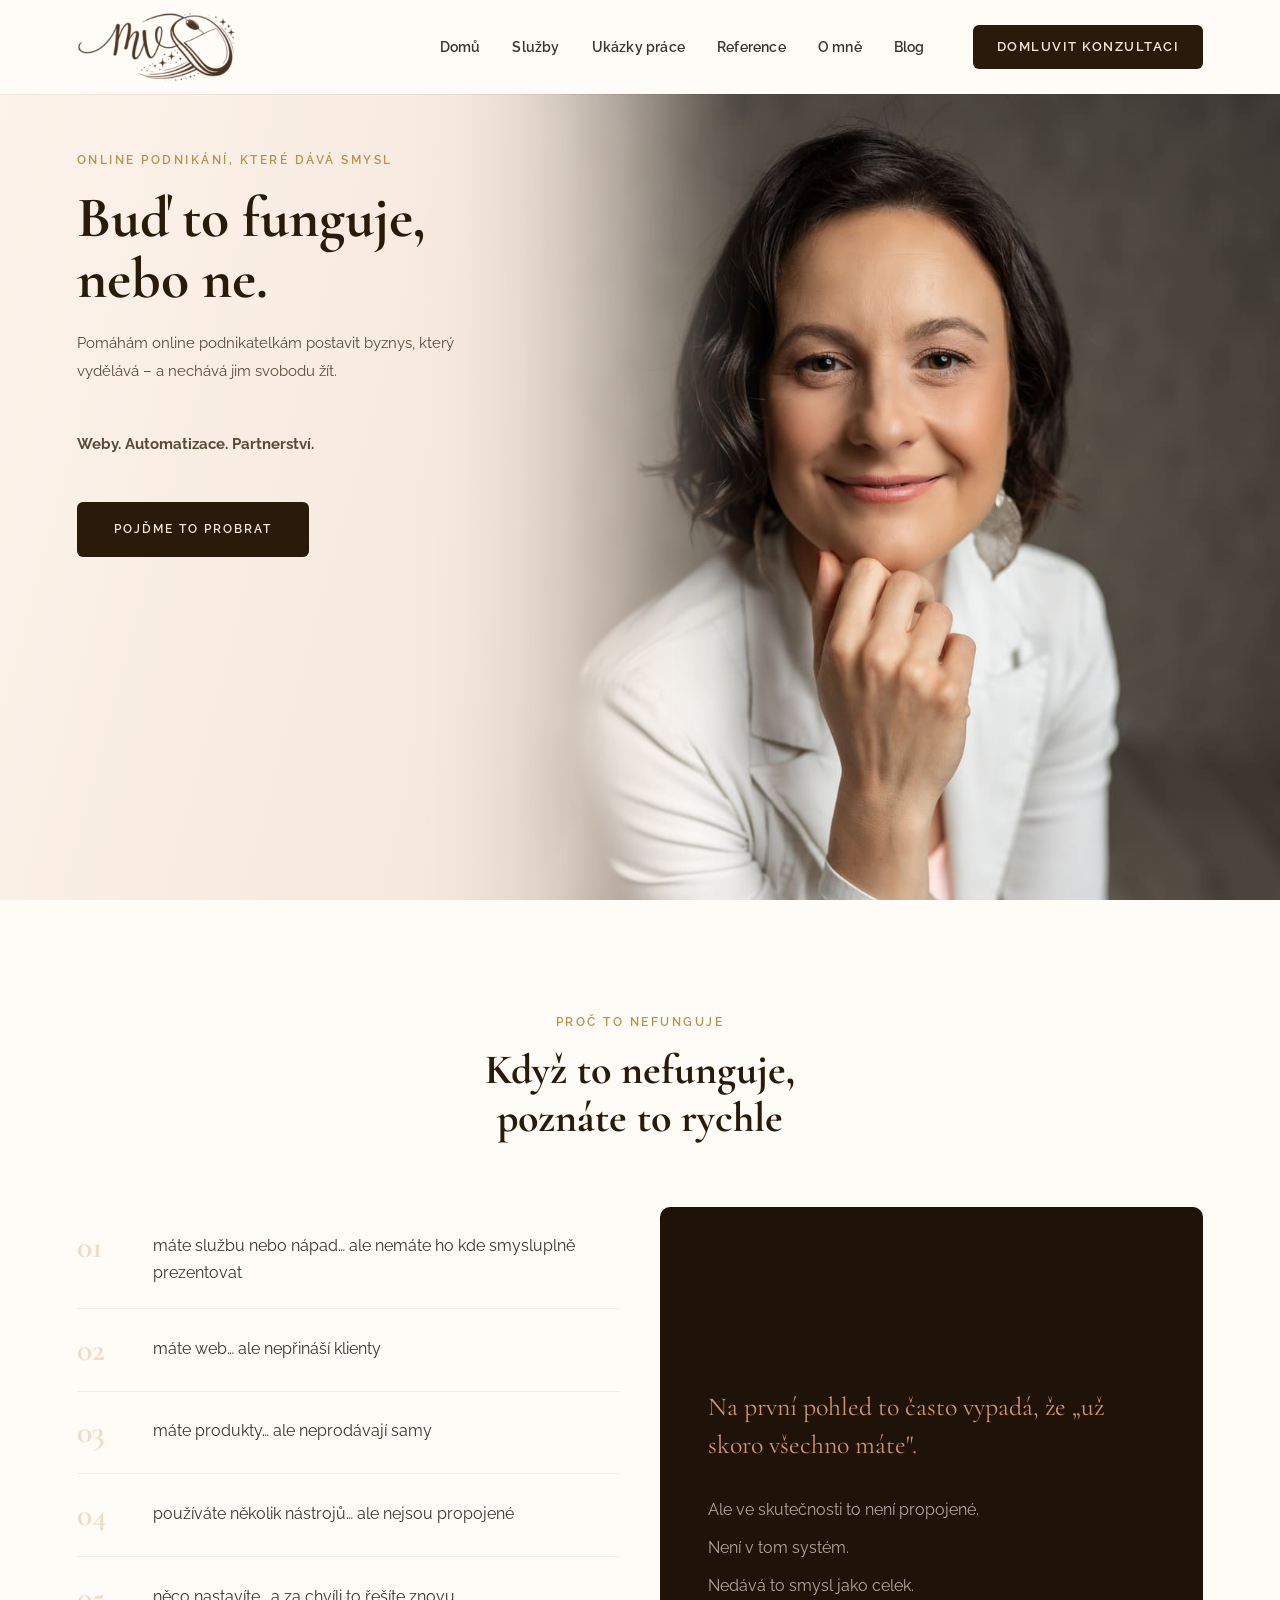
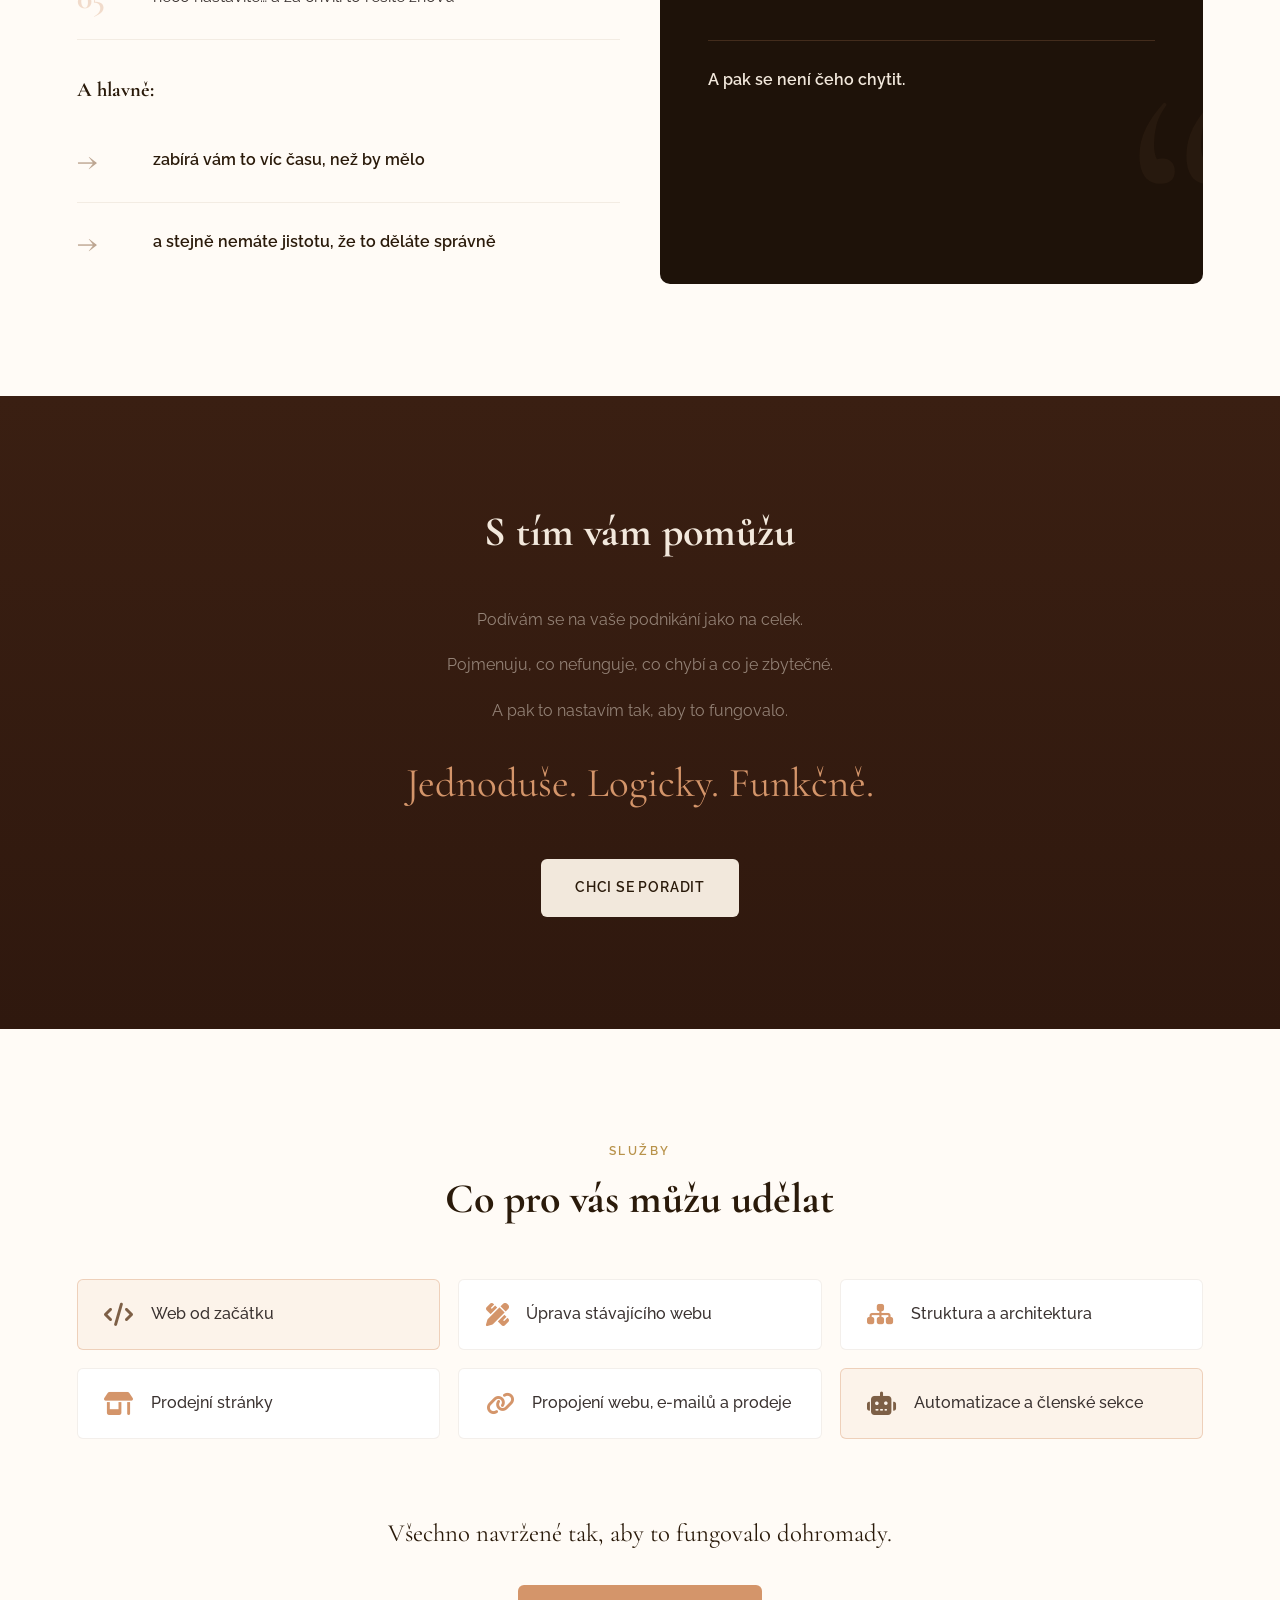
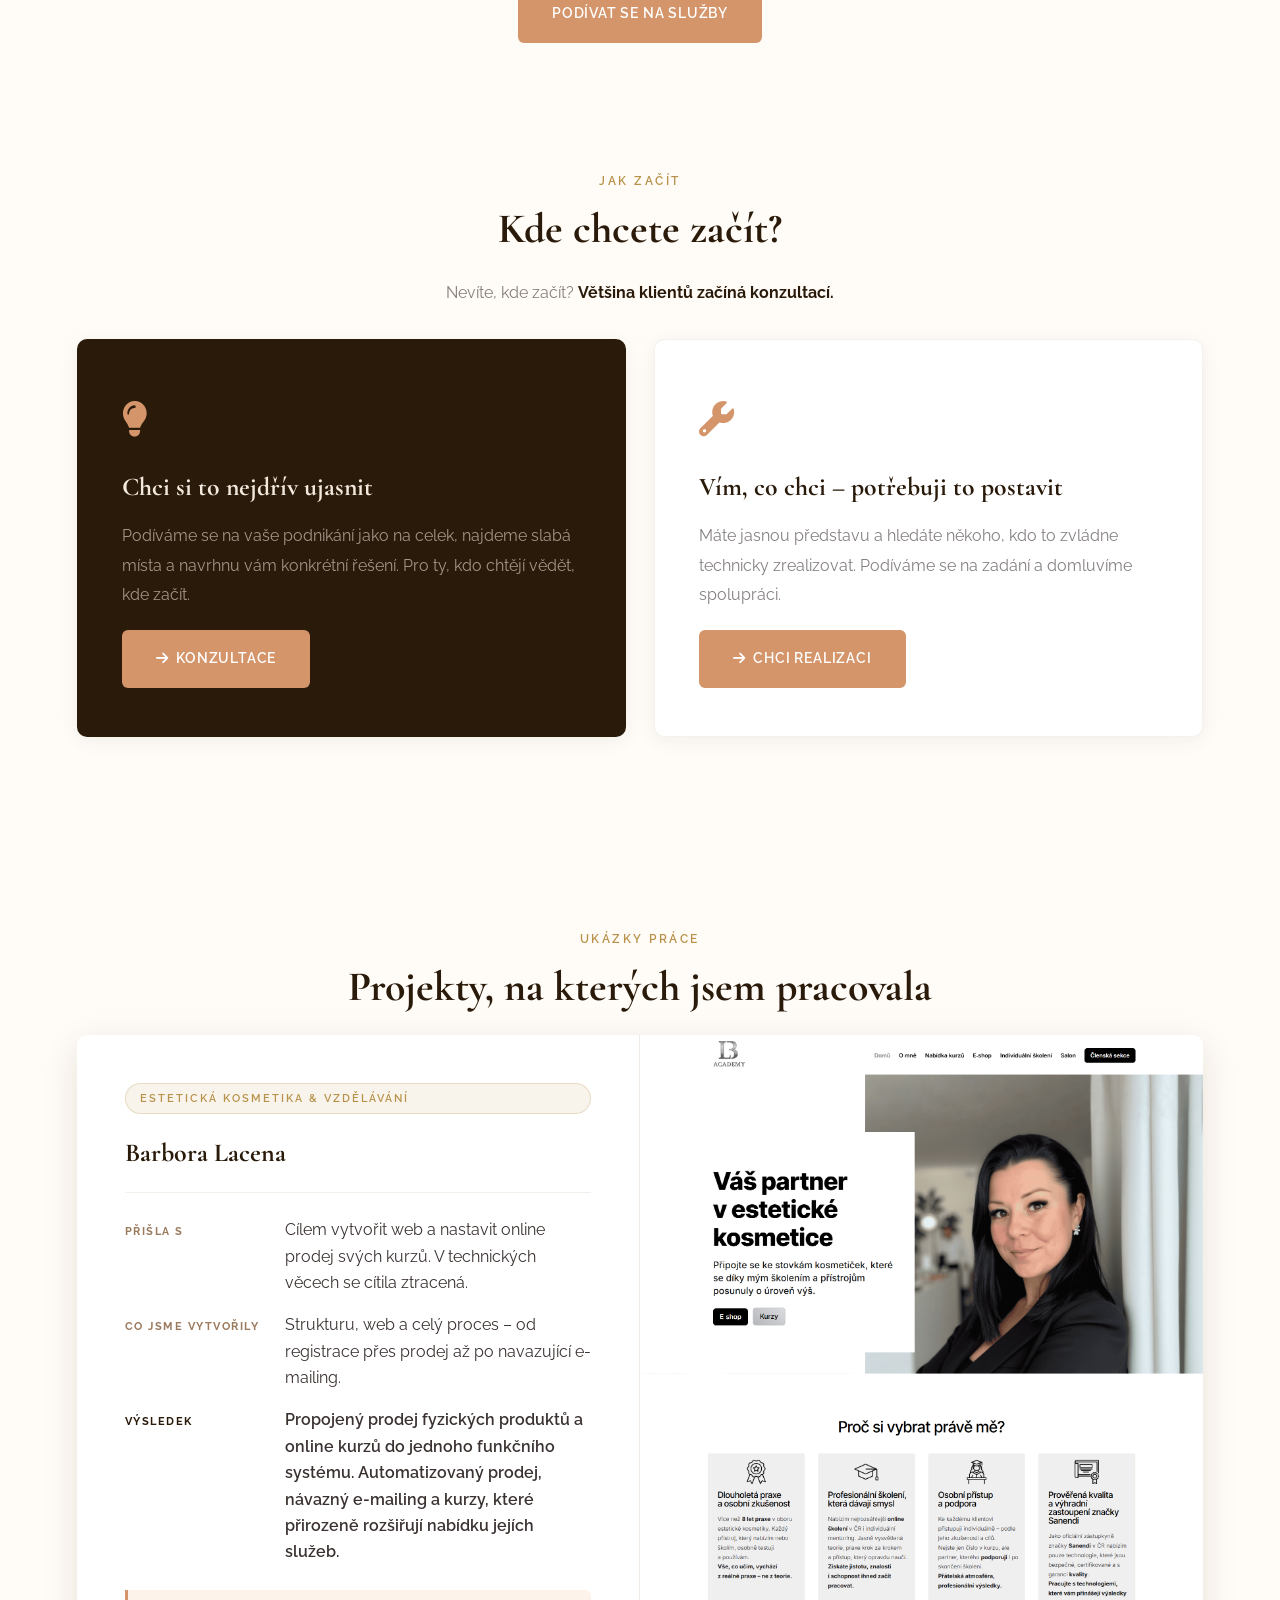
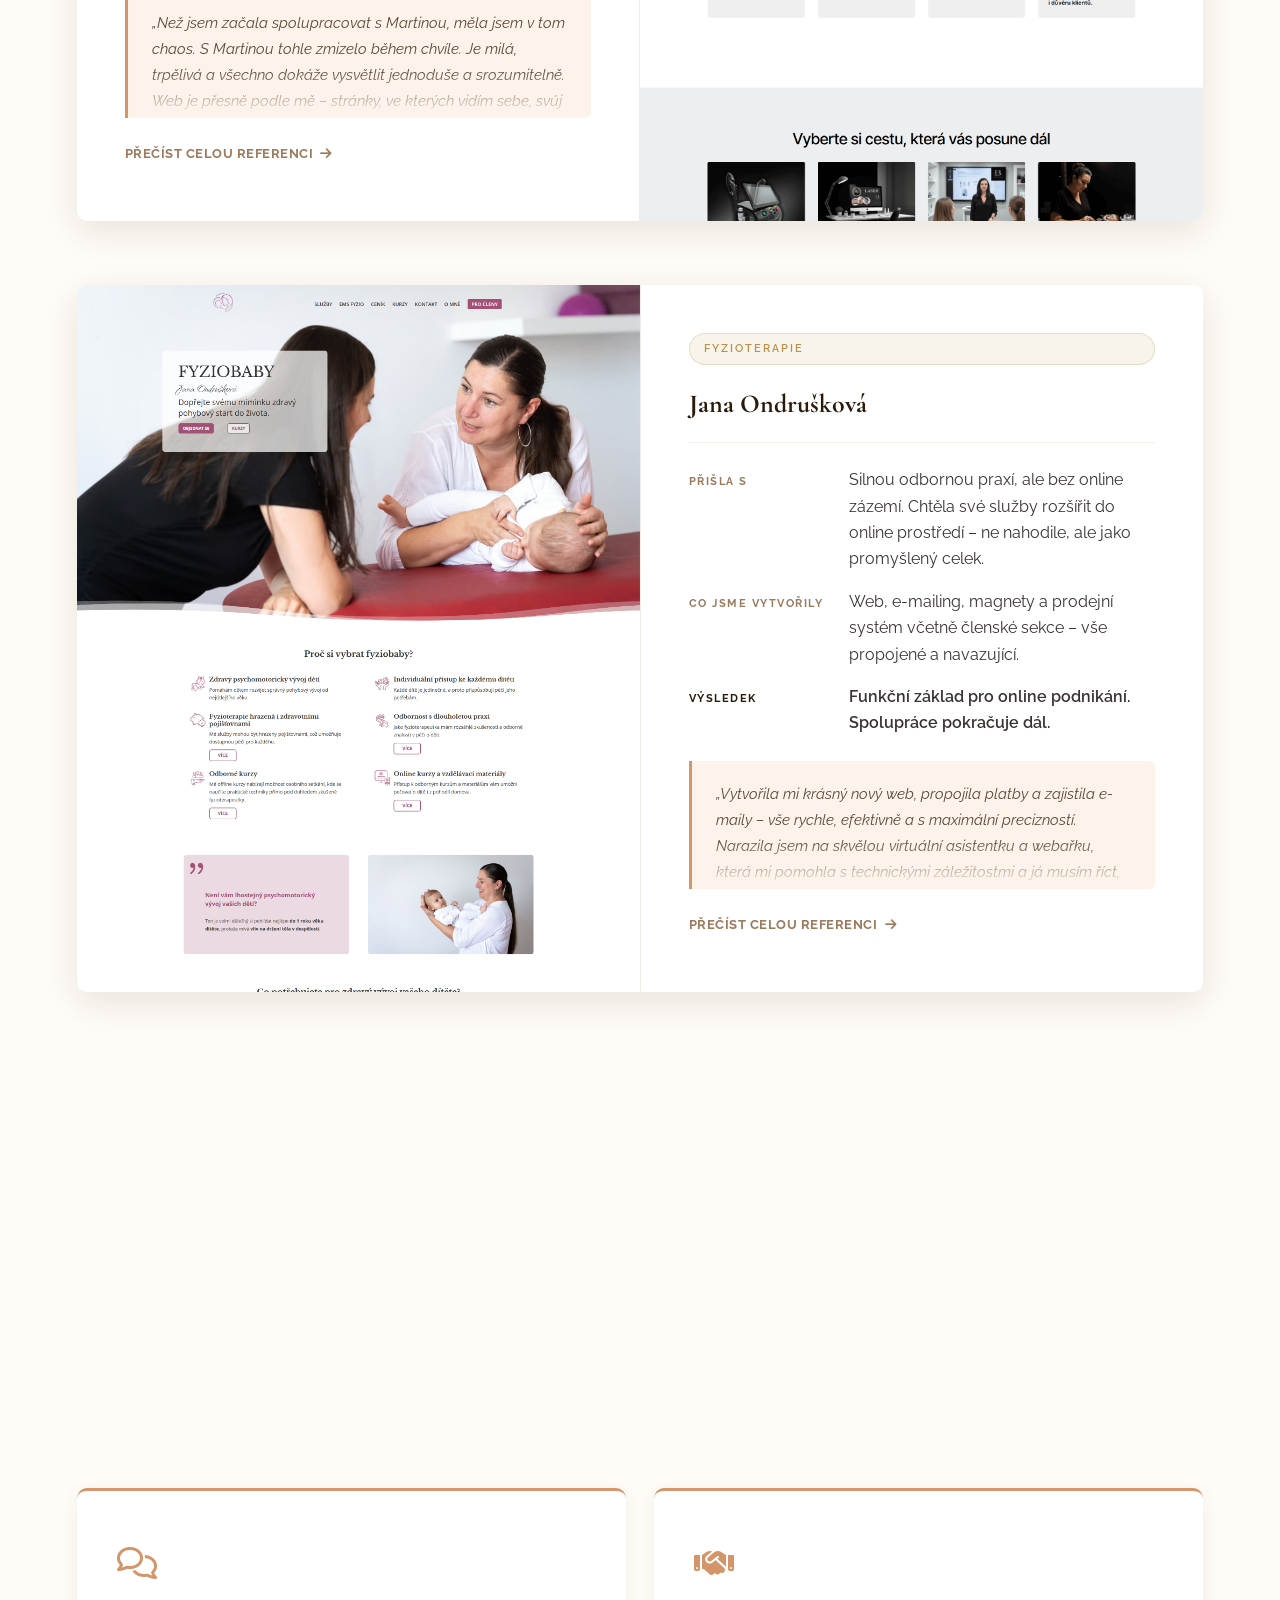
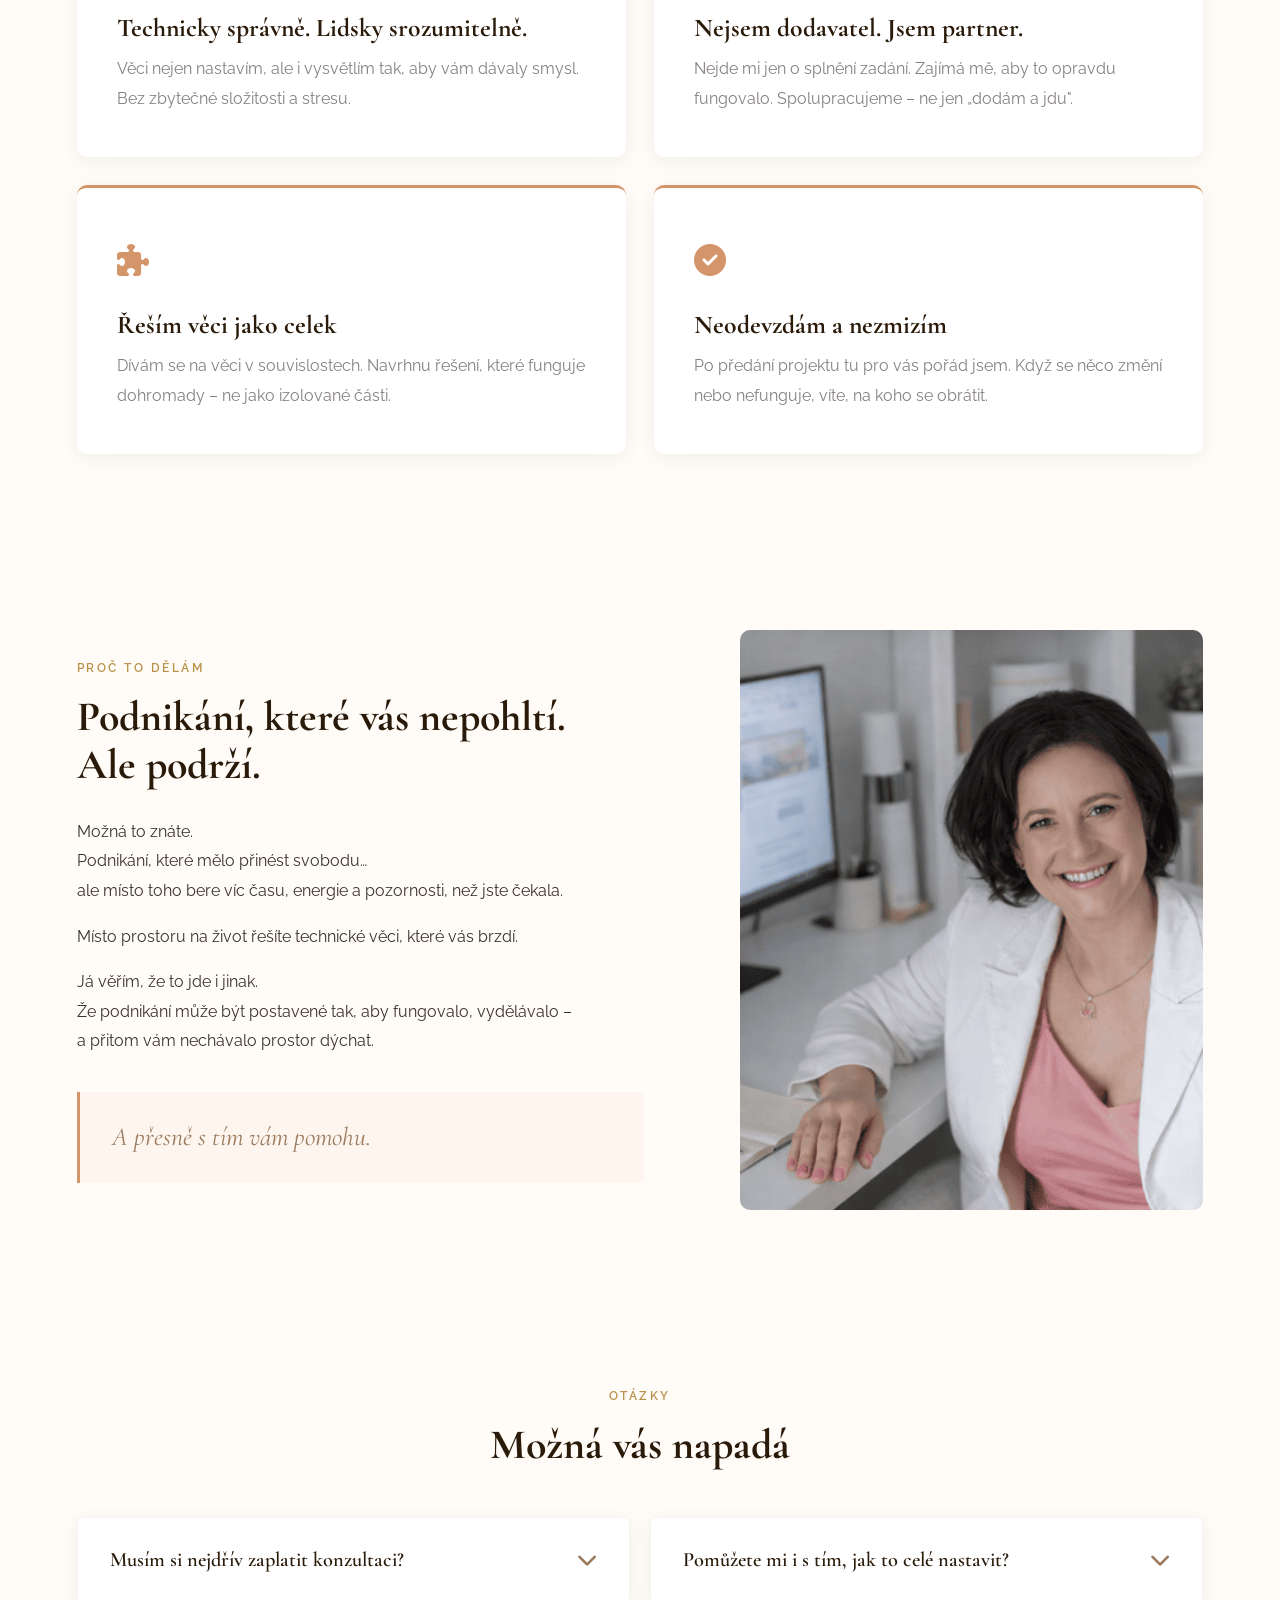
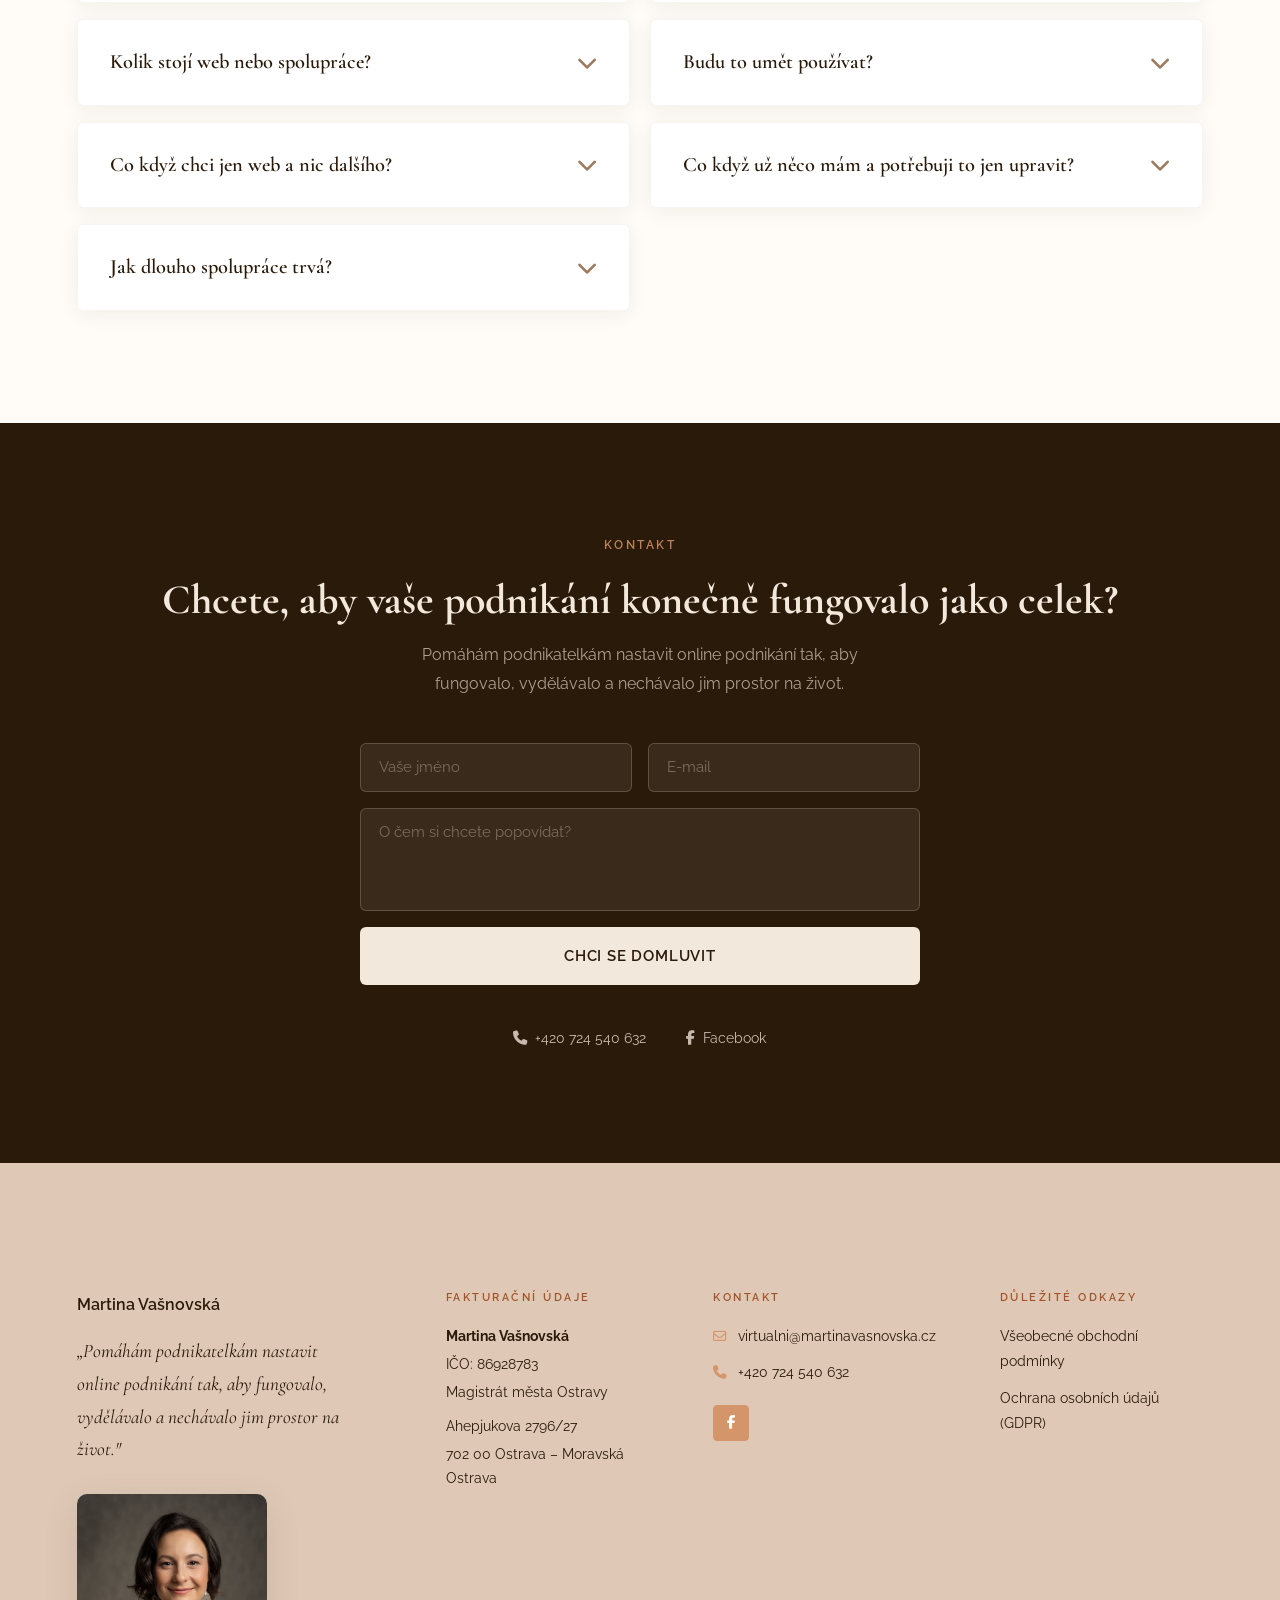
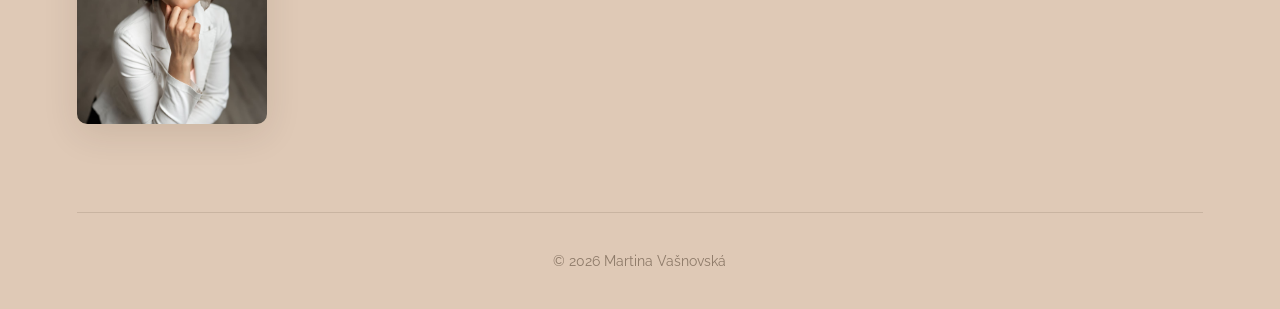
==== commit cf1a737b: "ctvrtek3" ====
--- a/index.html
+++ b/index.html
@@ -85,7 +85,7 @@
                 <div class="hero-content fade-in">
                     <span class="pre-heading">Online podnikání, které dává smysl</span>
                     <h1>Buď to funguje,<br>nebo ne.</h1>
-                    <p class="hero-perex-desktop">Pomáhám online podnikatelkám postavit byznys, který vydělává –<br>a nechává jim svobodu žít.</p>
+                    <p class="hero-perex-desktop">Pomáhám online podnikatelkám postavit byznys, který vydělává – a nechává jim svobodu žít.</p>
                     <p class="hero-perex-desktop hero-perex-sub"><strong>Weby. Automatizace. Partnerství.</strong></p>
                     <p class="hero-perex-mobile">Pomáhám online podnikatelkám postavit byznys, který vydělává – a nechává jim svobodu žít.<br><strong>Weby. Automatizace. Partnerství.</strong></p>
                     <a href="#kontakt" class="btn btn-hero">Pojďme to probrat</a>
--- a/style.css
+++ b/style.css
@@ -429,7 +429,7 @@
   width: 100%;
   height: 100%;
   object-fit: cover;
-  object-position: center 25%;
+  object-position: center 15%;
   display: block;
 }
 
@@ -1719,7 +1719,17 @@
    Hero — kompaktní padding pro nízká viewporty (NB15, 768–900px výška)
    ============================================================ */
 @media (min-width: 768px) and (max-height: 900px) {
-  .hero-content { padding: 4.5rem 3rem 4.5rem 0; }
+  .hero-content { padding: 3.5rem 3rem 3.5rem 0; }
+  .hero-content h1 { font-size: clamp(2.4rem, 4.5vw, 3.8rem); margin-bottom: 1.25rem; }
+  .hero-content p { font-size: 0.95rem; }
+  .btn-hero { padding: 0.9rem 2.2rem; font-size: 0.78rem; }
+  .hero-img { object-position: center 10%; }
+}
+
+@media (min-width: 768px) and (max-height: 750px) {
+  .hero-content { padding: 2.5rem 3rem 2.5rem 0; }
+  .hero-content h1 { font-size: clamp(2rem, 4vw, 3.2rem); margin-bottom: 1rem; }
+  .hero-img { object-position: center 8%; }
 }
 
 /* ============================================================
@@ -1795,7 +1805,7 @@
   .hero-content {
     padding: 5rem 0 0;
   }
-  .hero-content h1 { font-size: clamp(2.6rem, 10vw, 3.4rem); color: var(--heading-color); }
+  .hero-content h1 { font-size: clamp(2rem, 8vw, 3.4rem); color: var(--heading-color); }
   .pre-heading { color: var(--gold); }
   .hero-content > p { color: #5a4a3a; }
   .btn-hero { white-space: nowrap; }
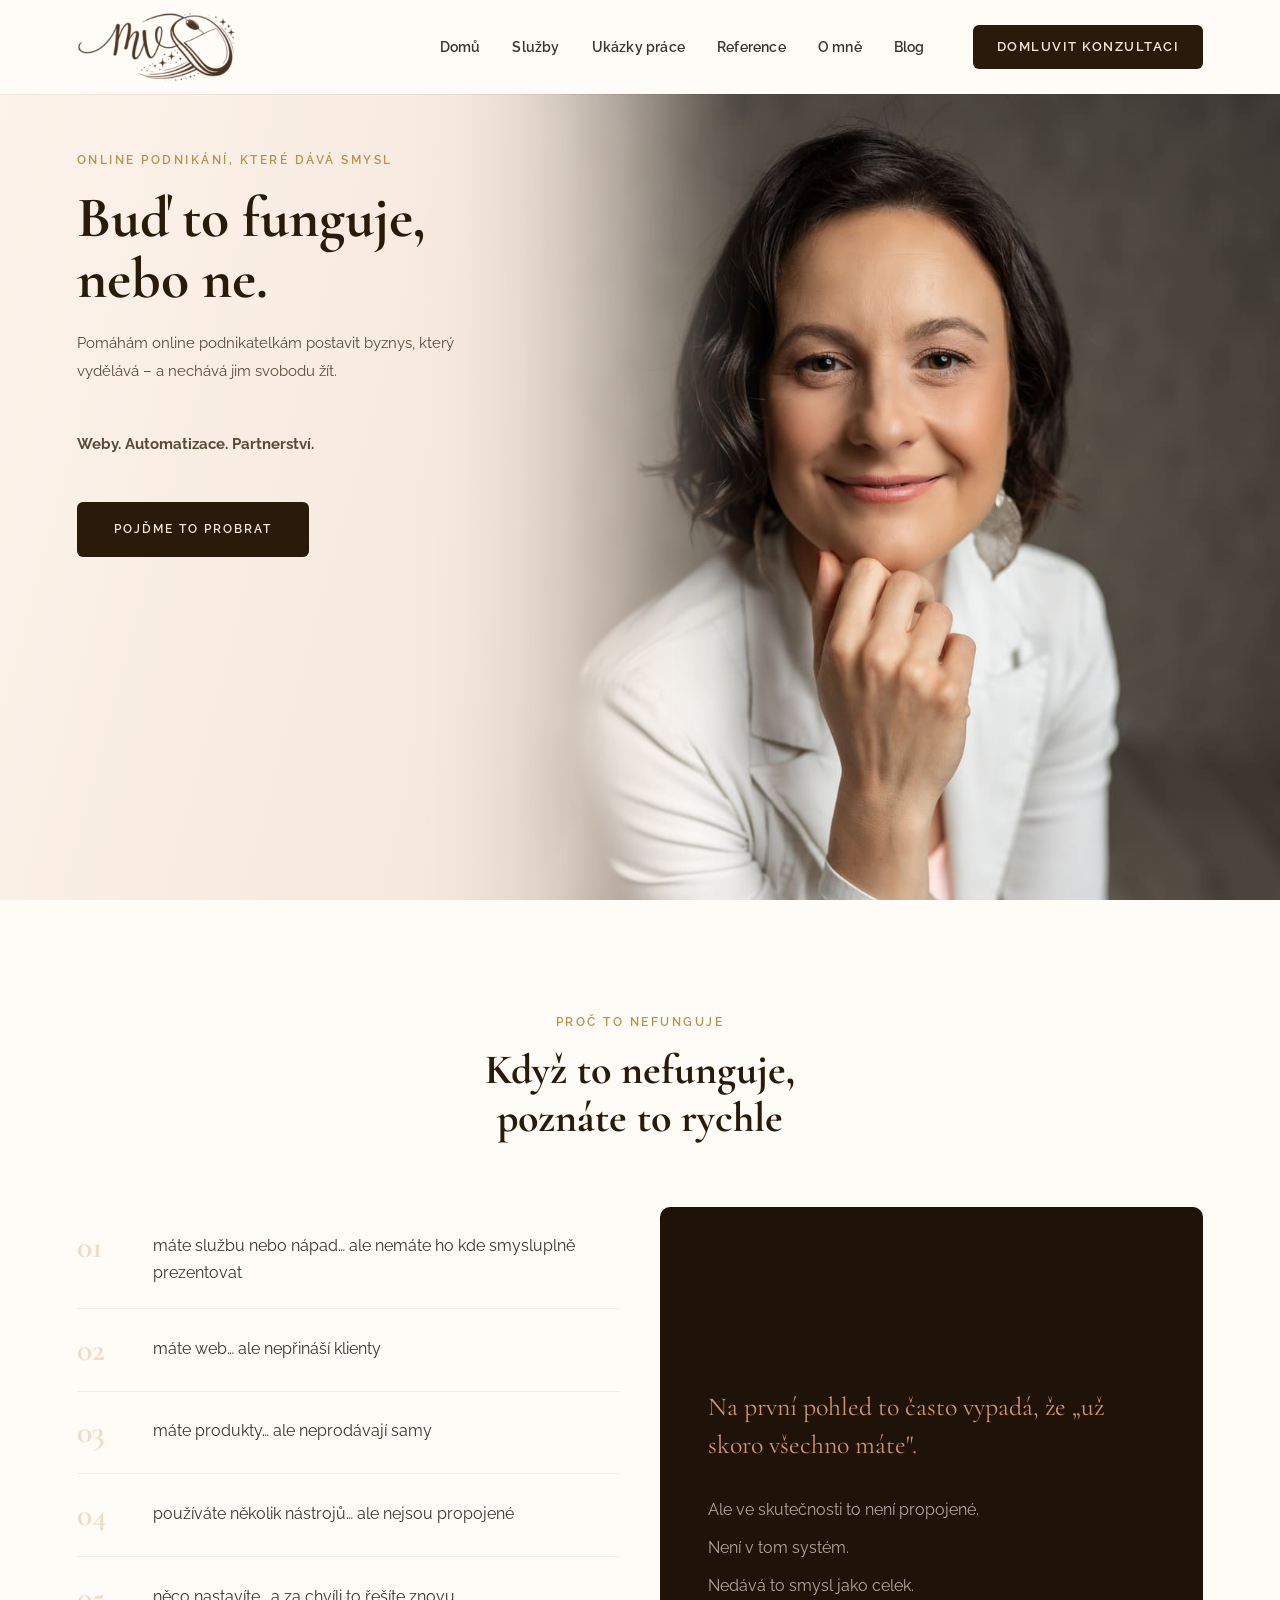
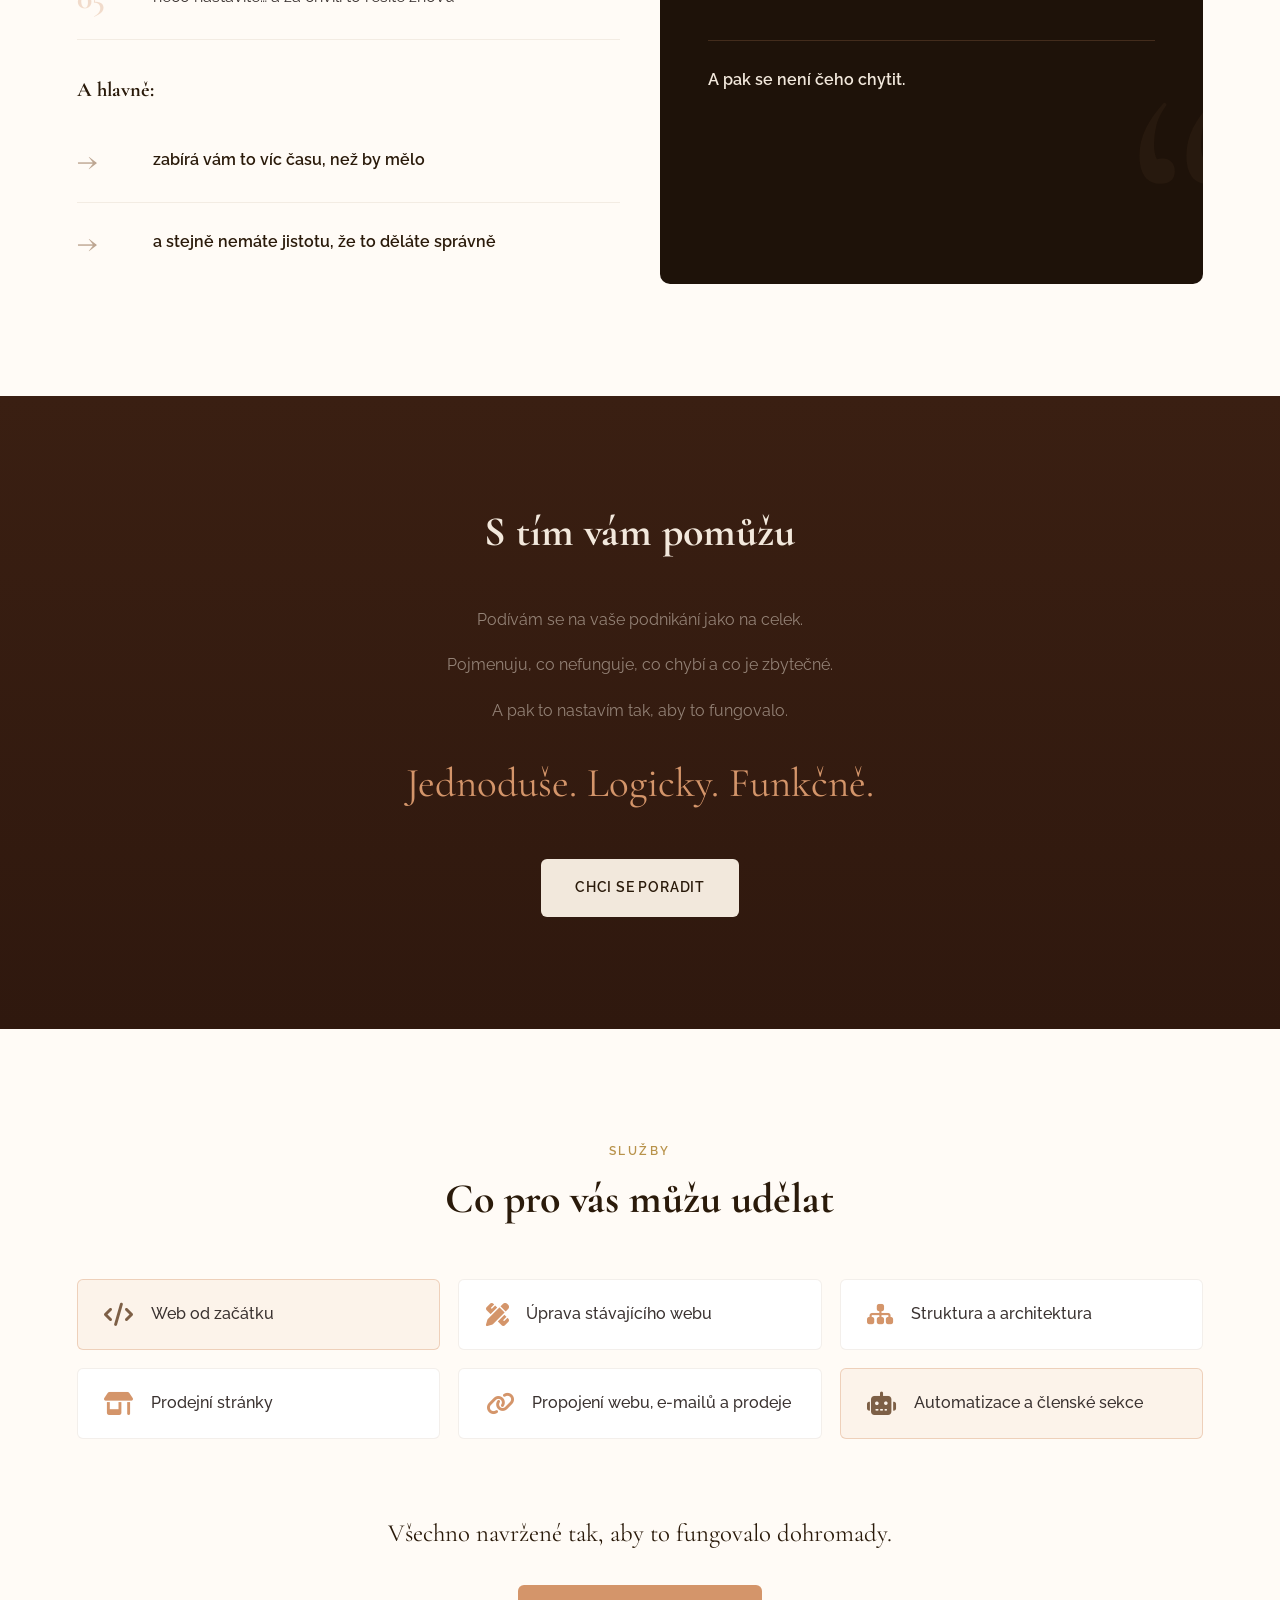
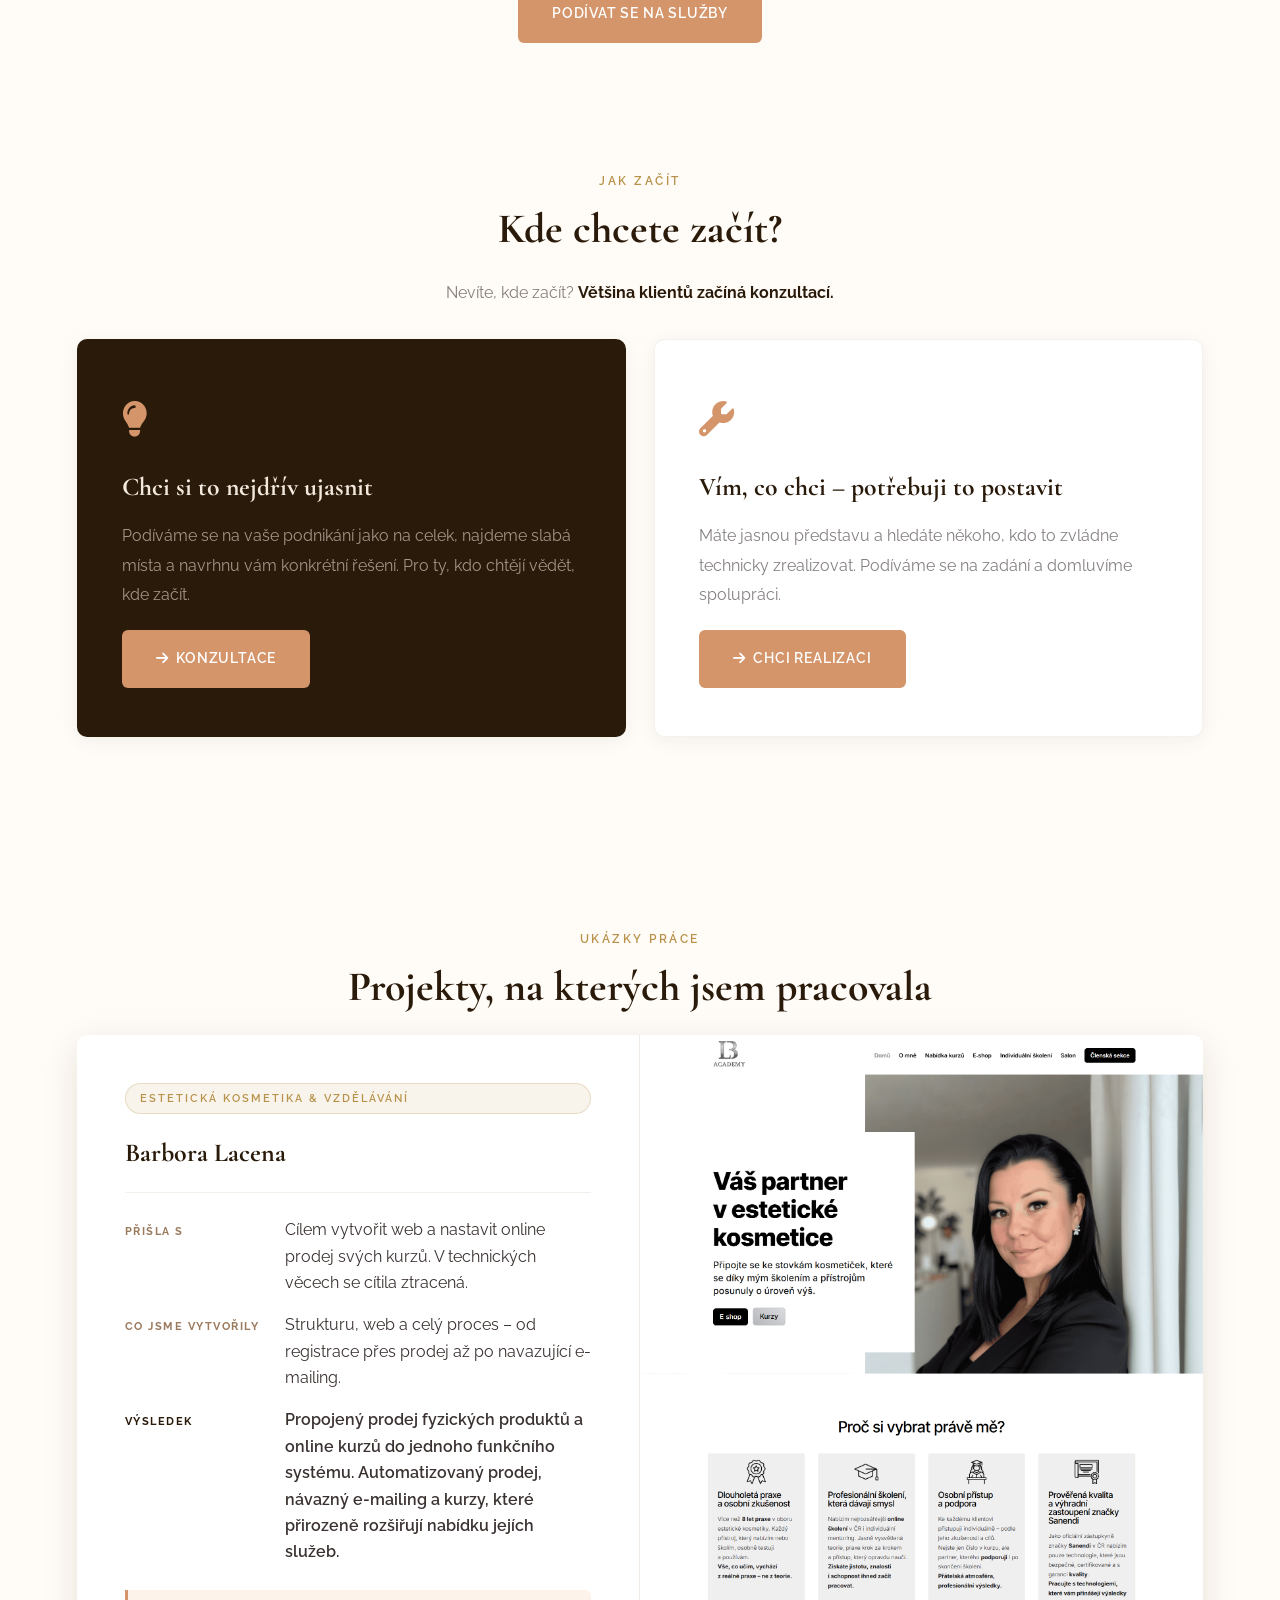
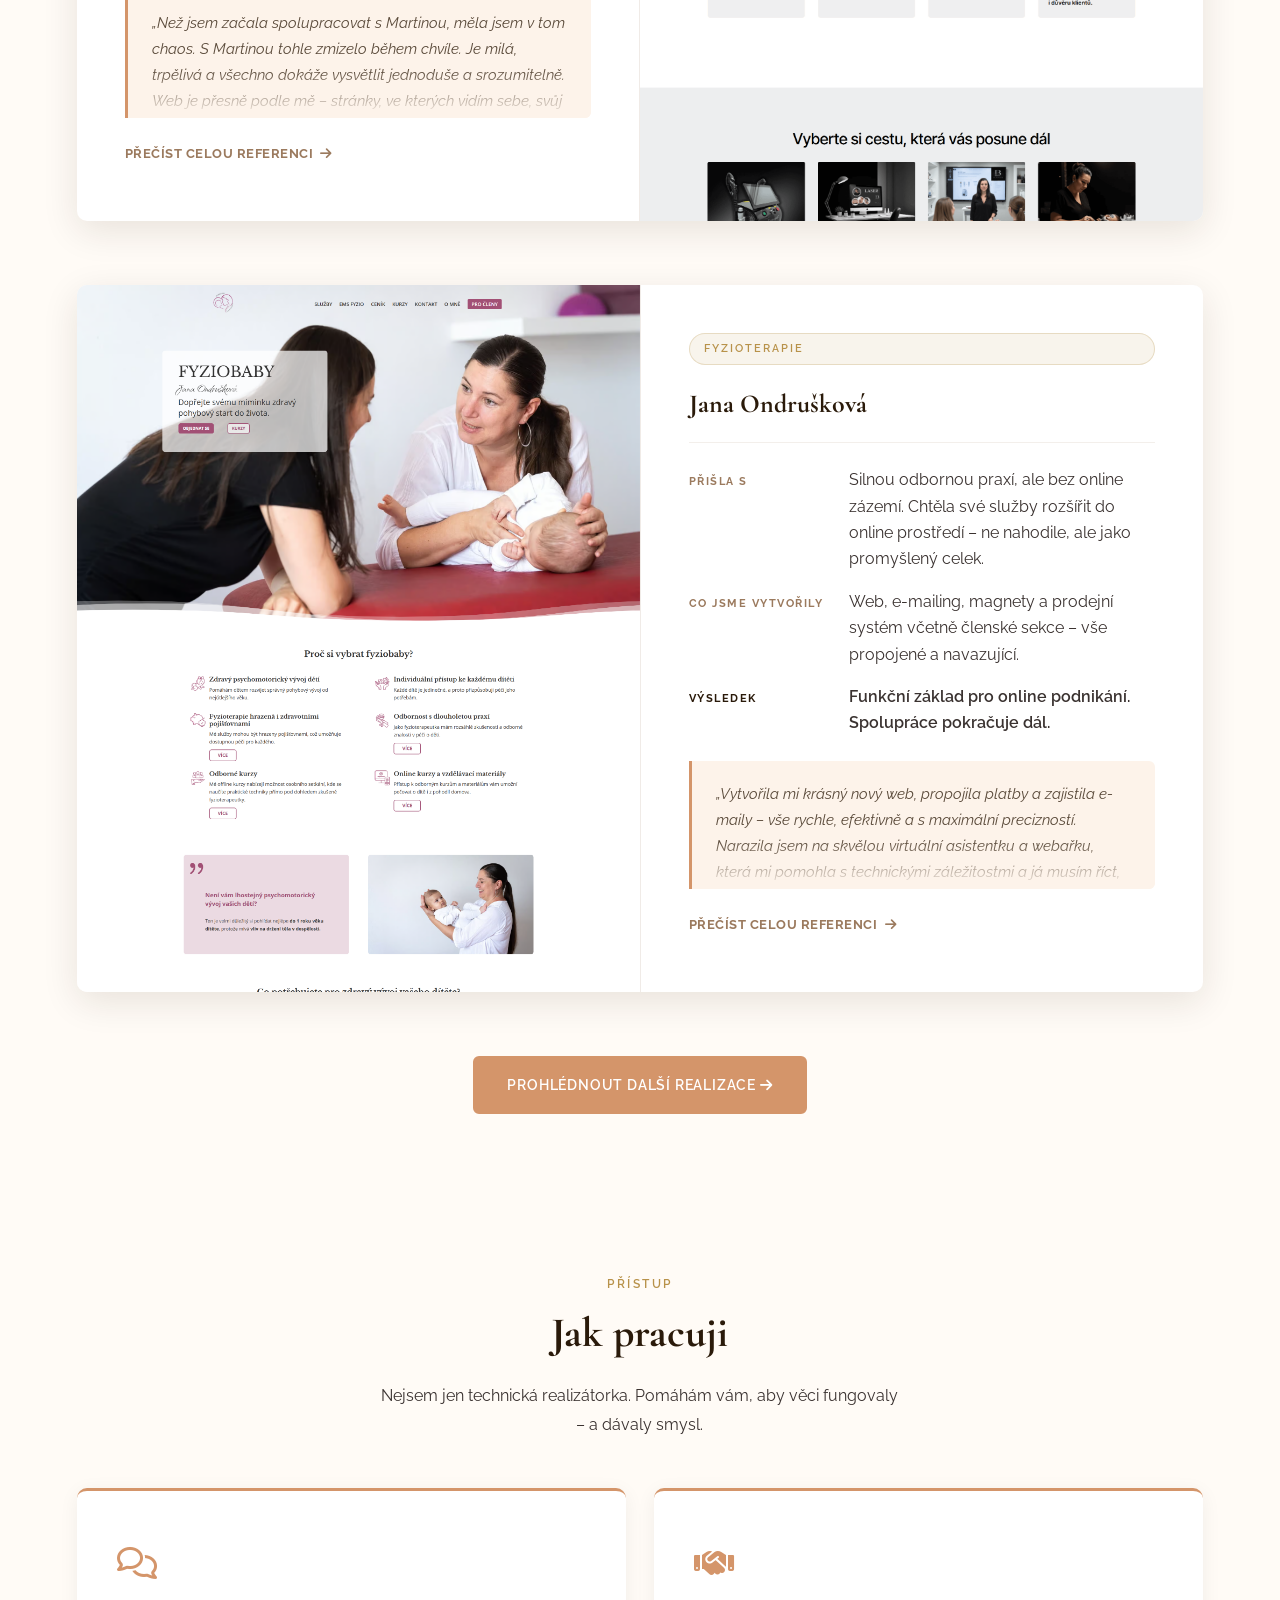
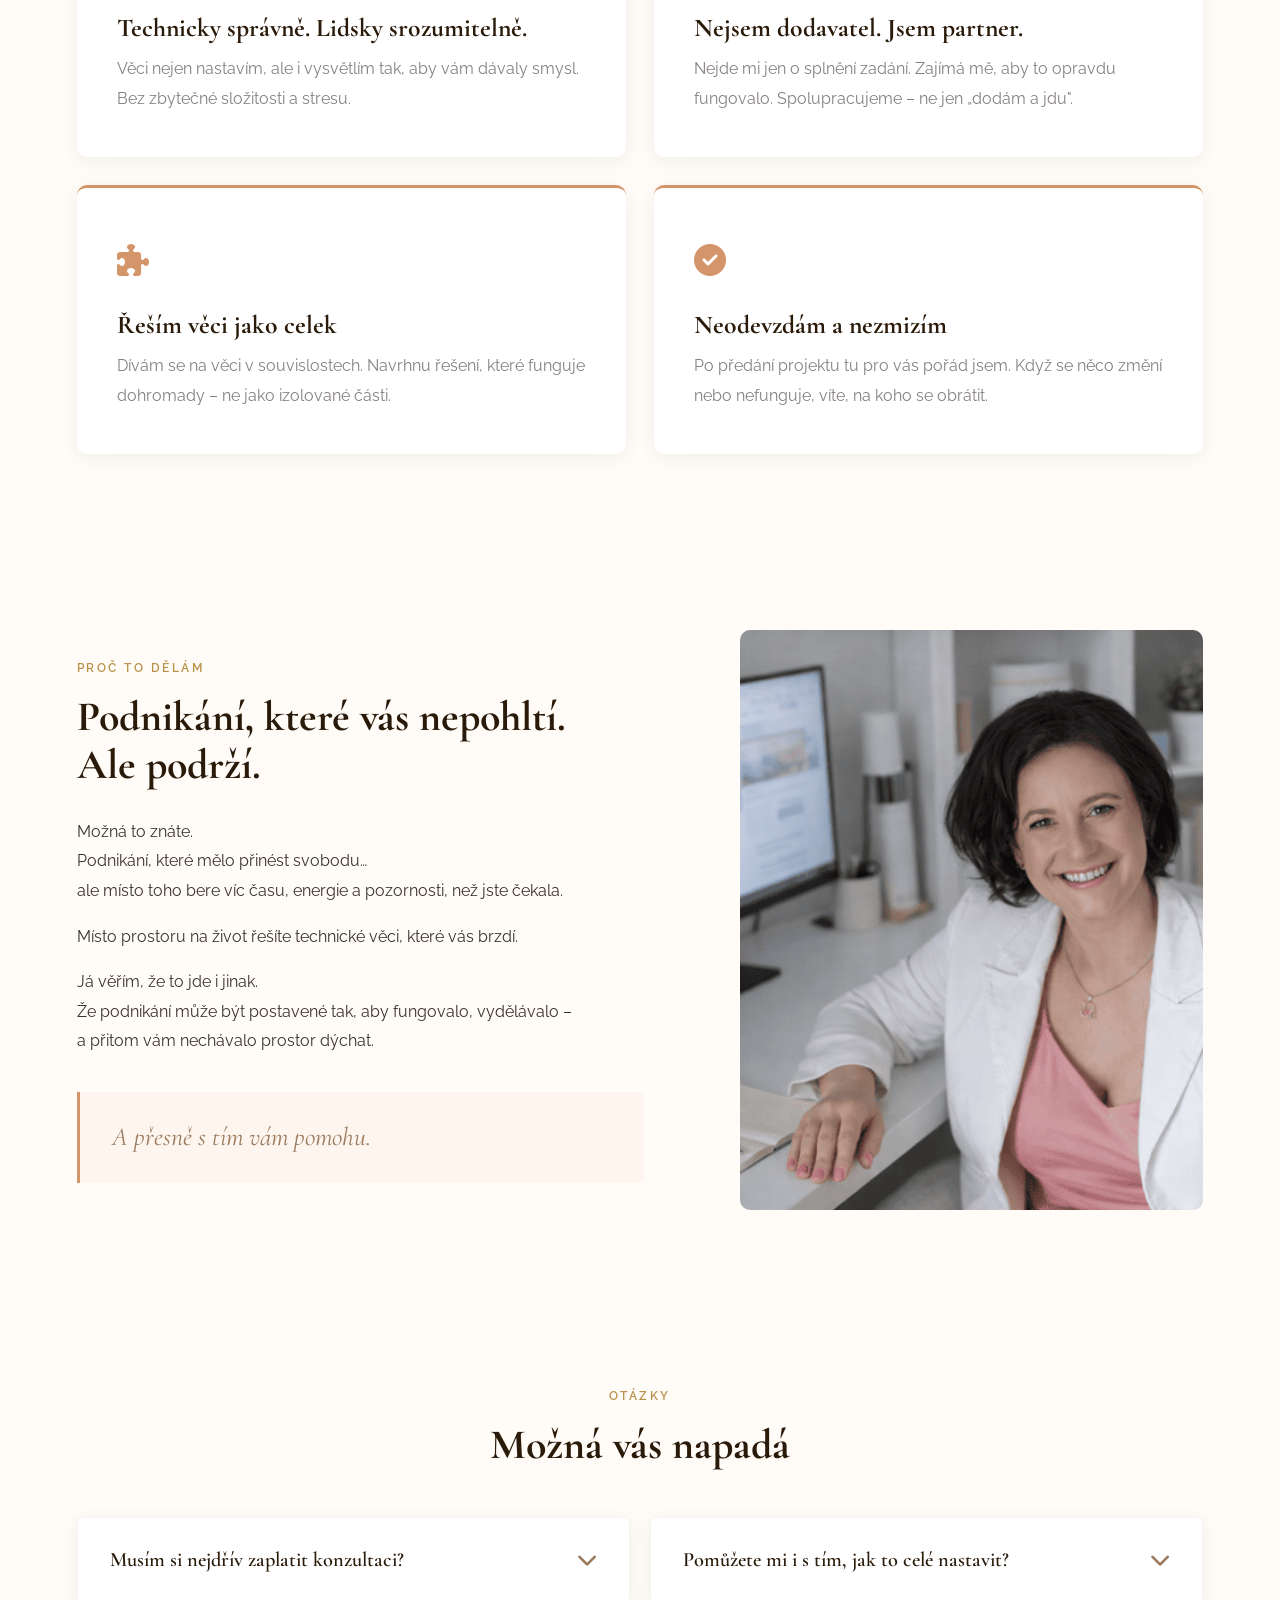
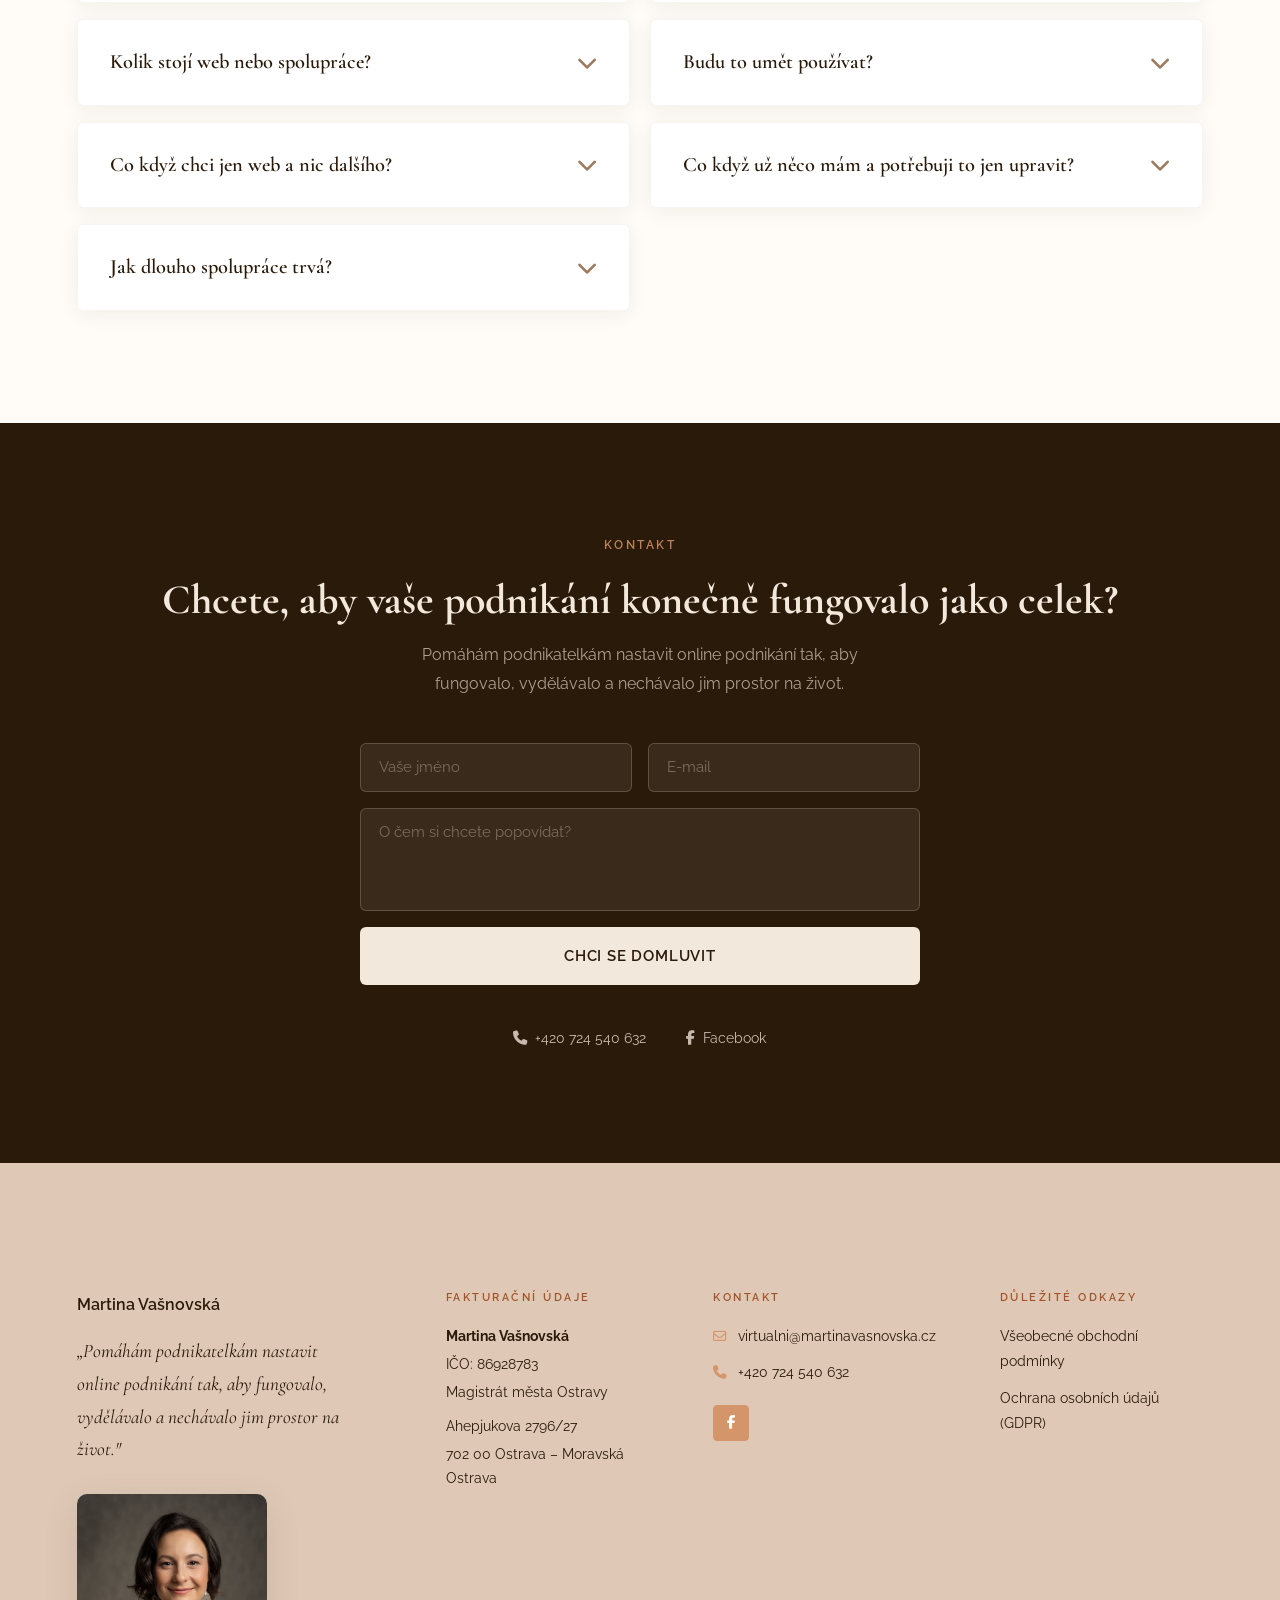
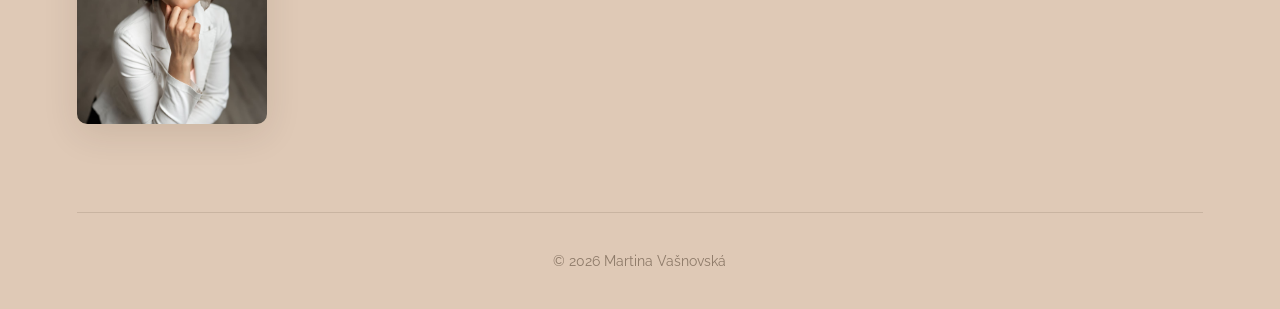
==== commit b2df70e2: "patek1" ====
--- a/index.html
+++ b/index.html
@@ -87,7 +87,8 @@
                     <h1>Buď to funguje,<br>nebo ne.</h1>
                     <p class="hero-perex-desktop">Pomáhám online podnikatelkám postavit byznys, který vydělává – a nechává jim svobodu žít.</p>
                     <p class="hero-perex-desktop hero-perex-sub"><strong>Weby. Automatizace. Partnerství.</strong></p>
-                    <p class="hero-perex-mobile">Pomáhám online podnikatelkám postavit byznys, který vydělává – a nechává jim svobodu žít.<br><strong>Weby. Automatizace. Partnerství.</strong></p>
+                    <p class="hero-perex-mobile">Pomáhám online podnikatelkám postavit byznys, který vydělává – a nechává jim svobodu žít.</p>
+                    <p class="hero-perex-mobile hero-perex-sub"><strong>Weby. Automatizace. Partnerství.</strong></p>
                     <a href="#kontakt" class="btn btn-hero">Pojďme to probrat</a>
                 </div>
                 <div class="hero-image fade-in">
--- a/style.css
+++ b/style.css
@@ -1,3 +1,4 @@
+/* build: 2026-03-27 */
 /* ============================================================
    CSS Variables
    ============================================================ */
@@ -964,11 +965,12 @@
   color: var(--primary);
   font-style: italic;
   line-height: 1.65;
-  margin: 3rem 0 1.5rem;
+  margin: 3rem auto 1.5rem;
   padding: 1.5rem 1.75rem 1.5rem 2rem;
   border-left: 3px solid var(--accent);
-  background: rgba(212, 149, 106, 0.06);
+  background: rgba(212, 149, 106, 0.08);
   border-radius: 0 var(--radius-sm) var(--radius-sm) 0;
+  max-width: 680px;
 }
 
 /* ============================================================
@@ -1733,6 +1735,15 @@
 }
 
 /* ============================================================
+   Hero — malý desktop monitor (768–1200px šířka)
+   ============================================================ */
+@media (min-width: 768px) and (max-width: 1200px) {
+  .hero-content h1 { font-size: clamp(2rem, 4.5vw, 3.2rem); }
+  .hero-image { width: 58%; }
+  .hero-img { object-position: center top; }
+}
+
+/* ============================================================
    Responsive — Tablet + Mobile nav (max 1023px)
    ============================================================ */
 @media (max-width: 1023px) {
@@ -1813,6 +1824,7 @@
   /* Dual text — mobil */
   .hero-perex-desktop { display: none; }
   .hero-perex-mobile { display: block; }
+  .hero-perex-mobile:not(.hero-perex-sub) { margin-bottom: 0.5rem; }
   .hero-btn-desktop { display: none; }
   .hero-btn-mobile { display: inline; }
 
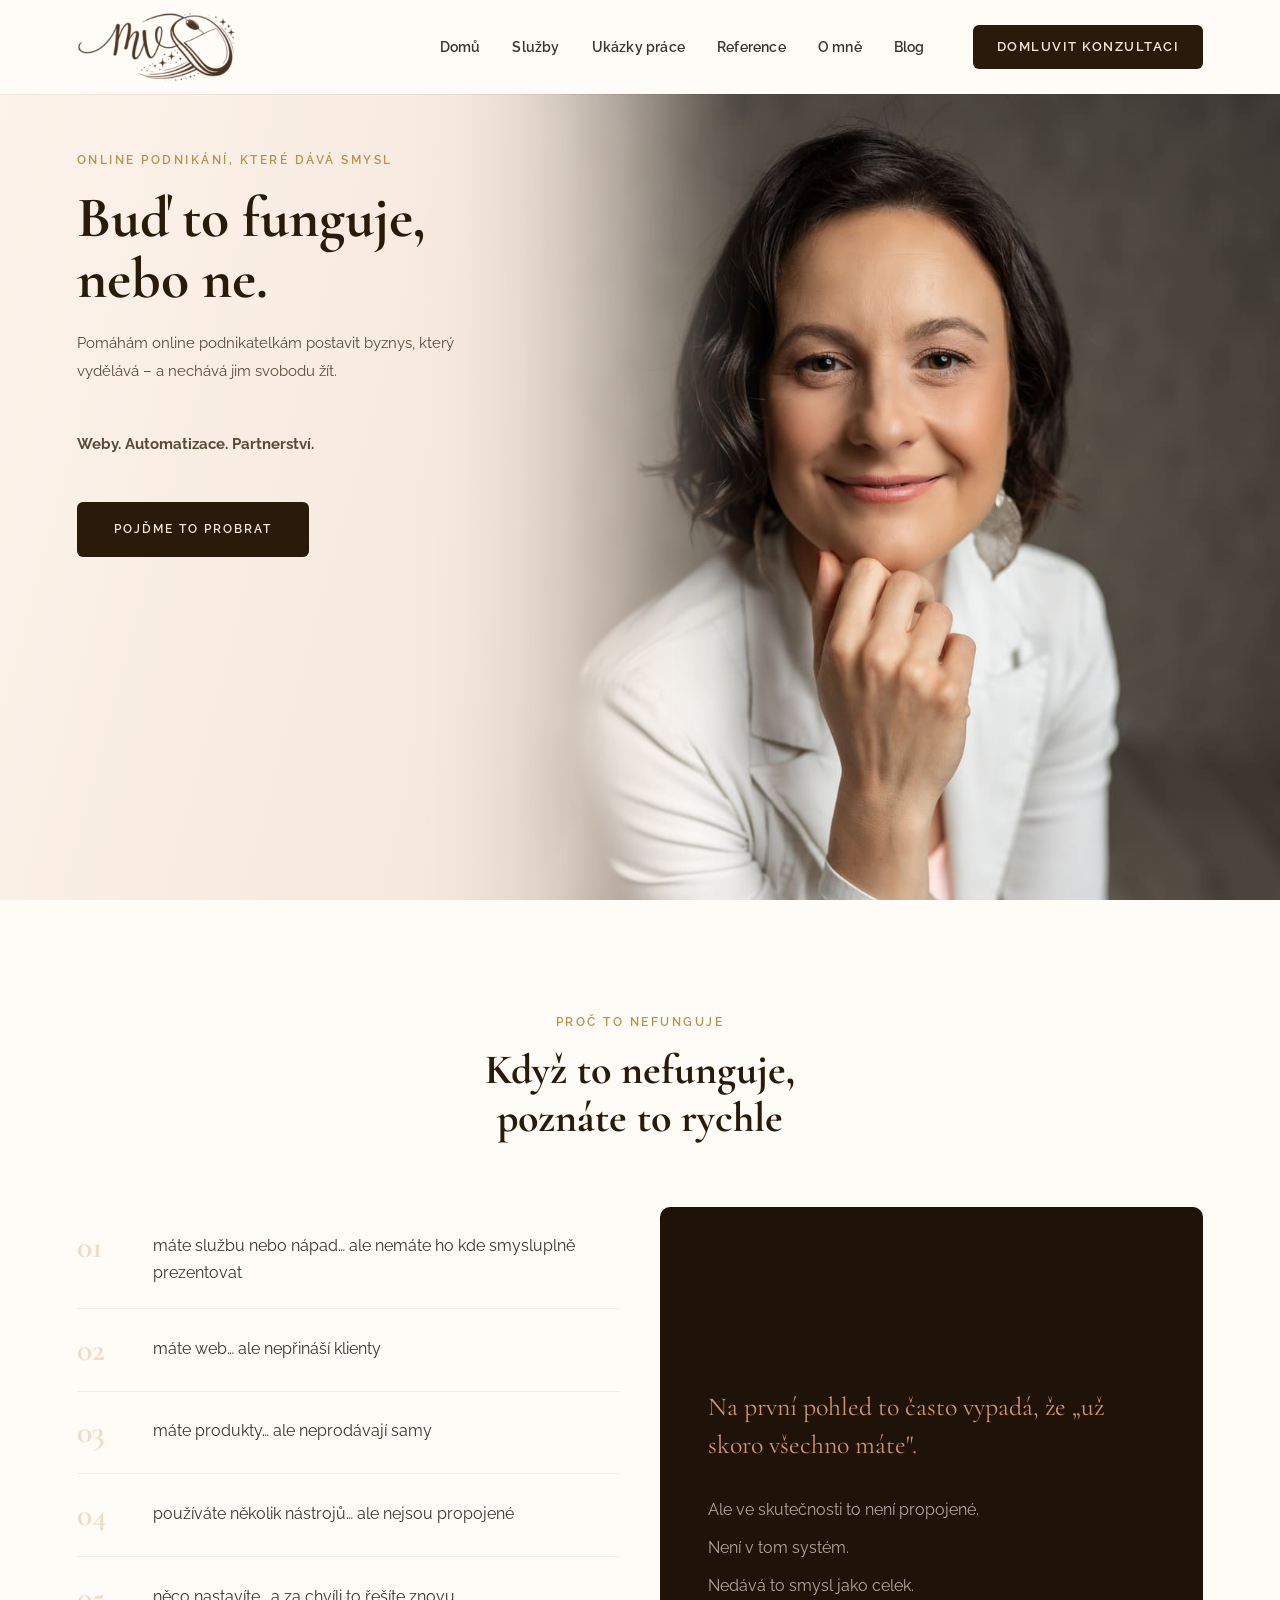
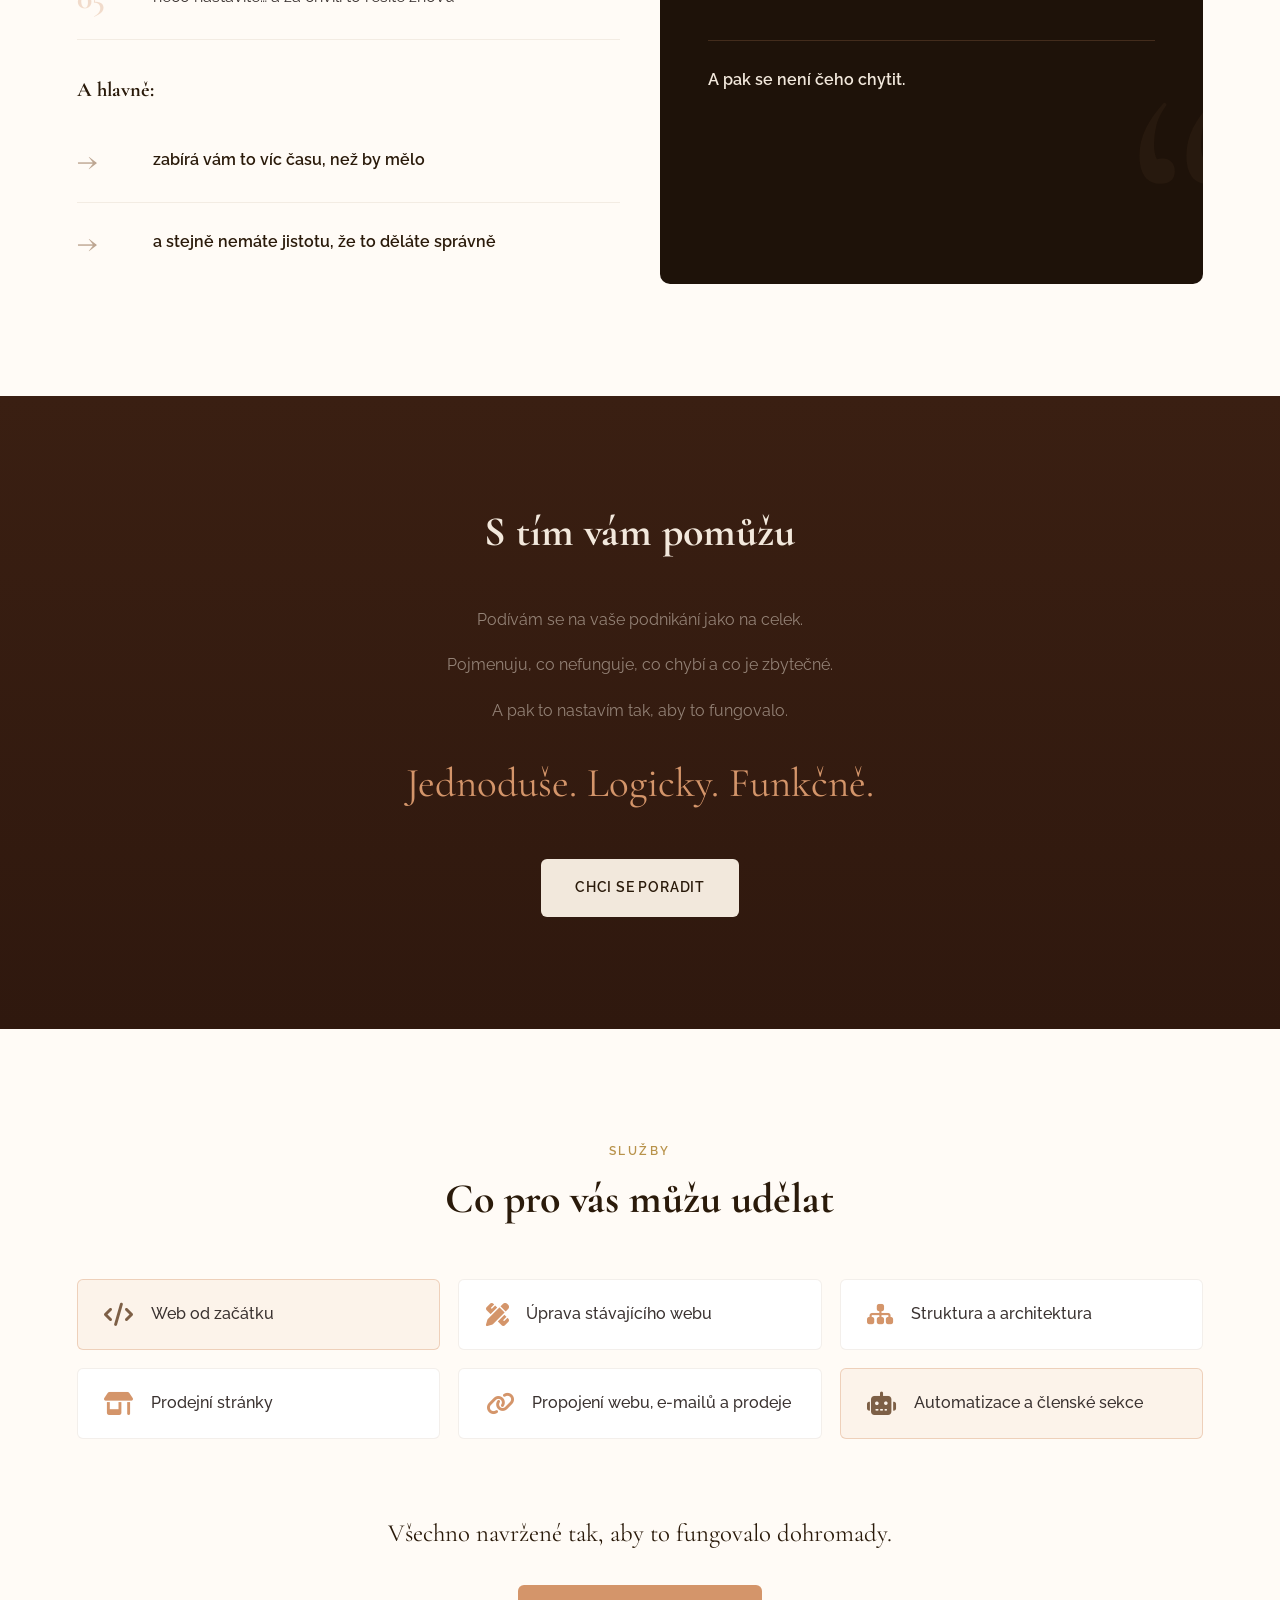
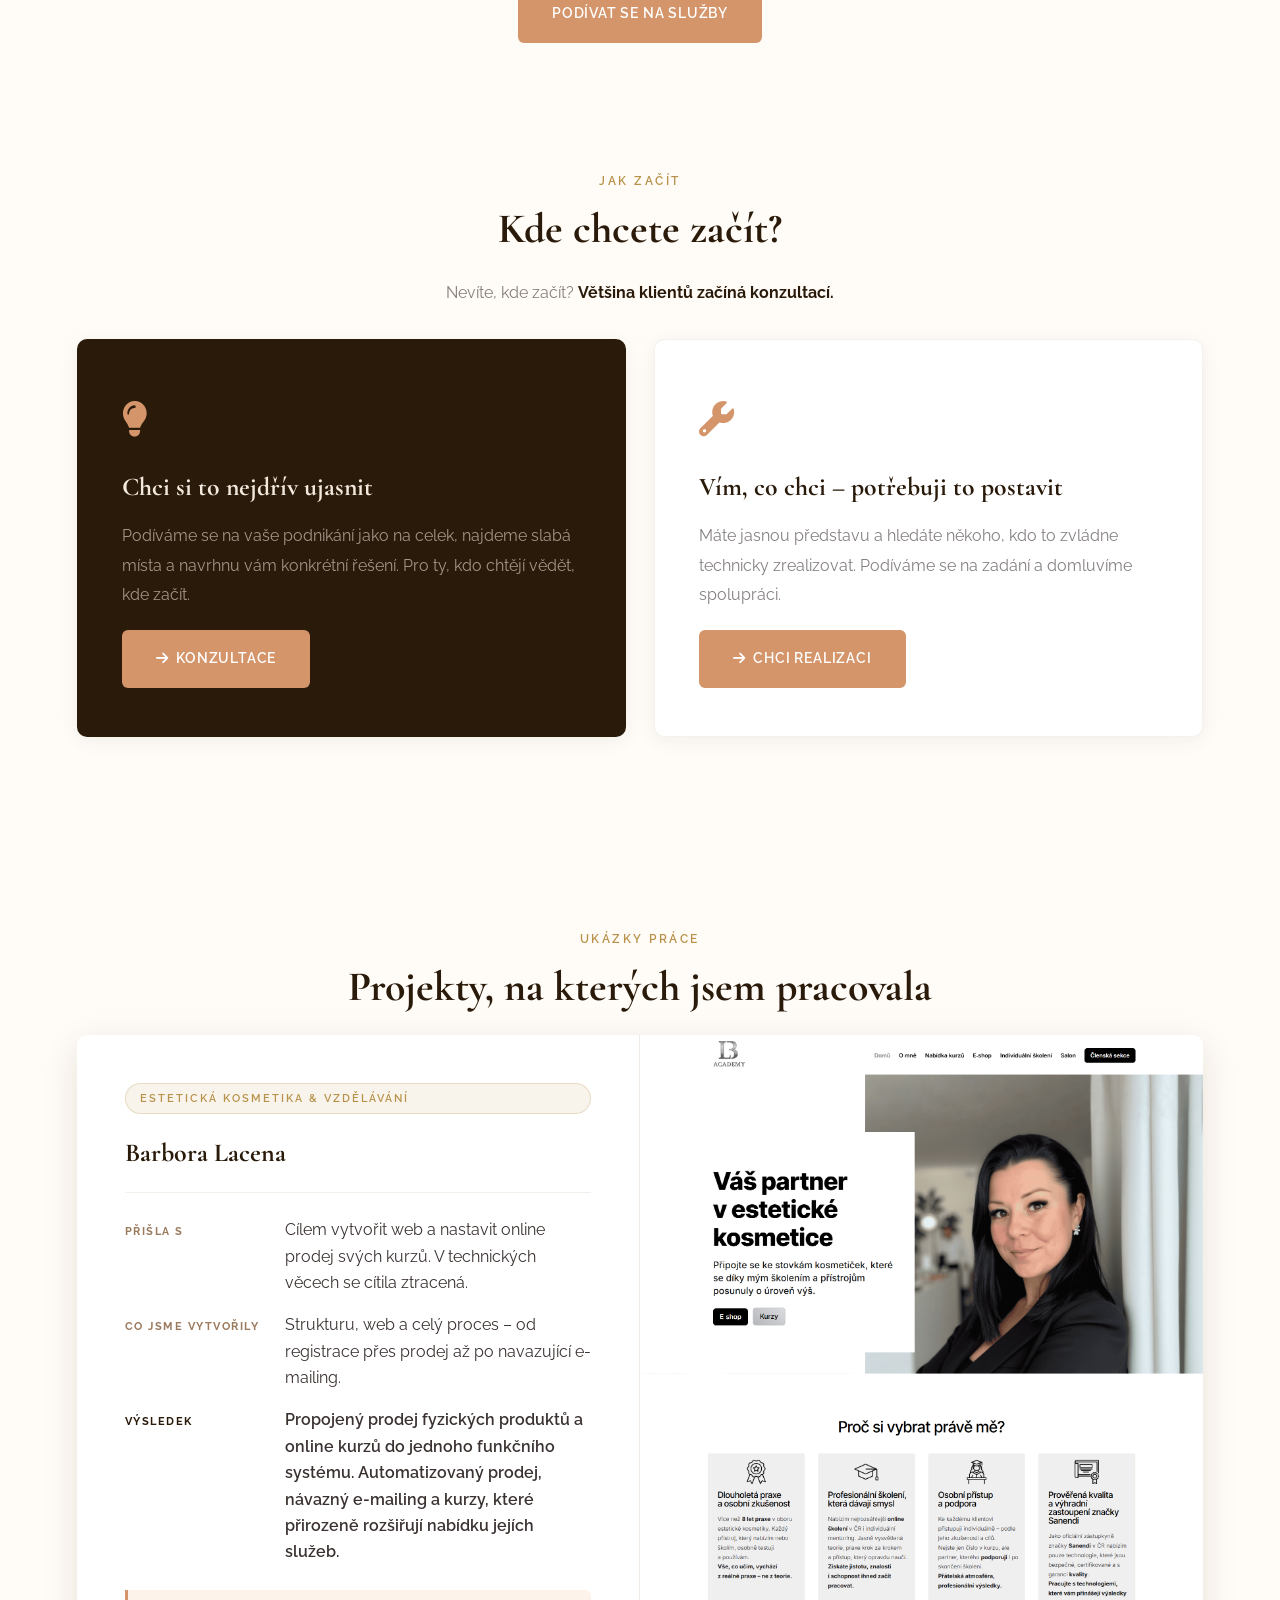
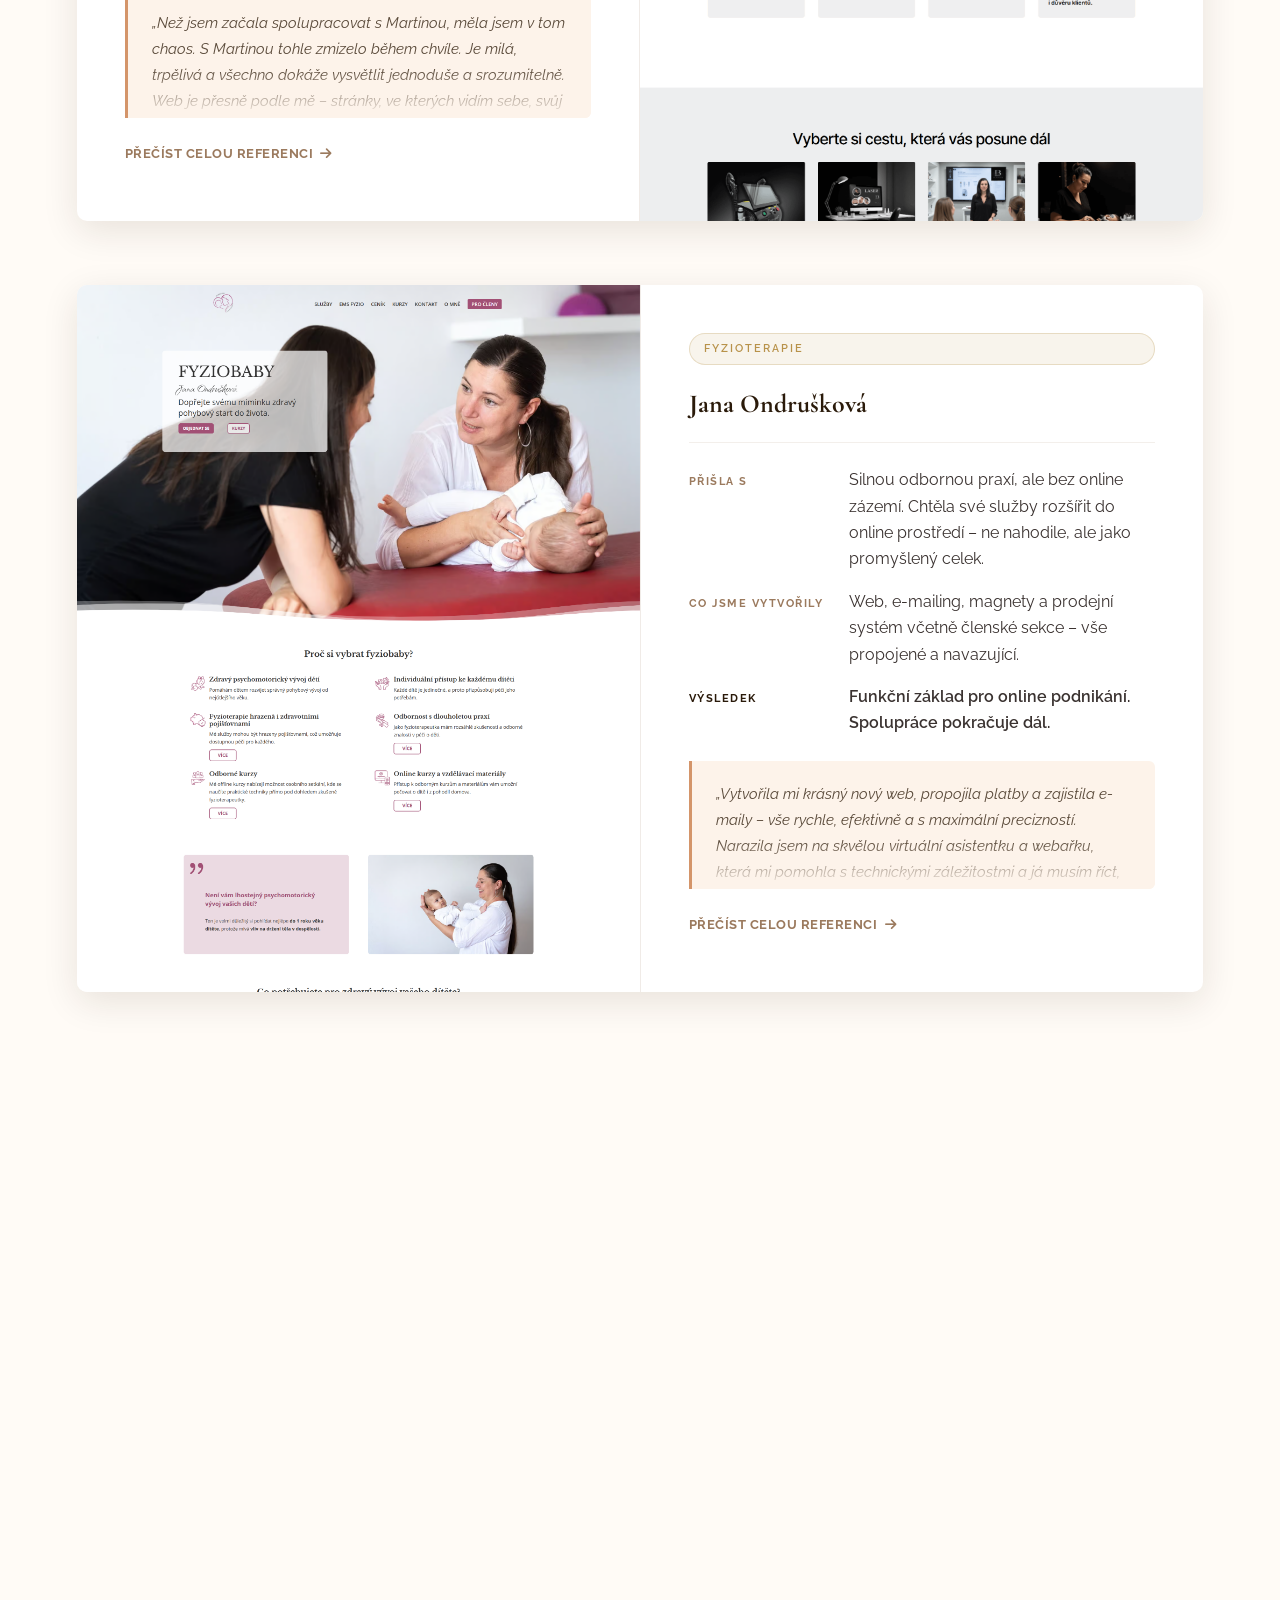
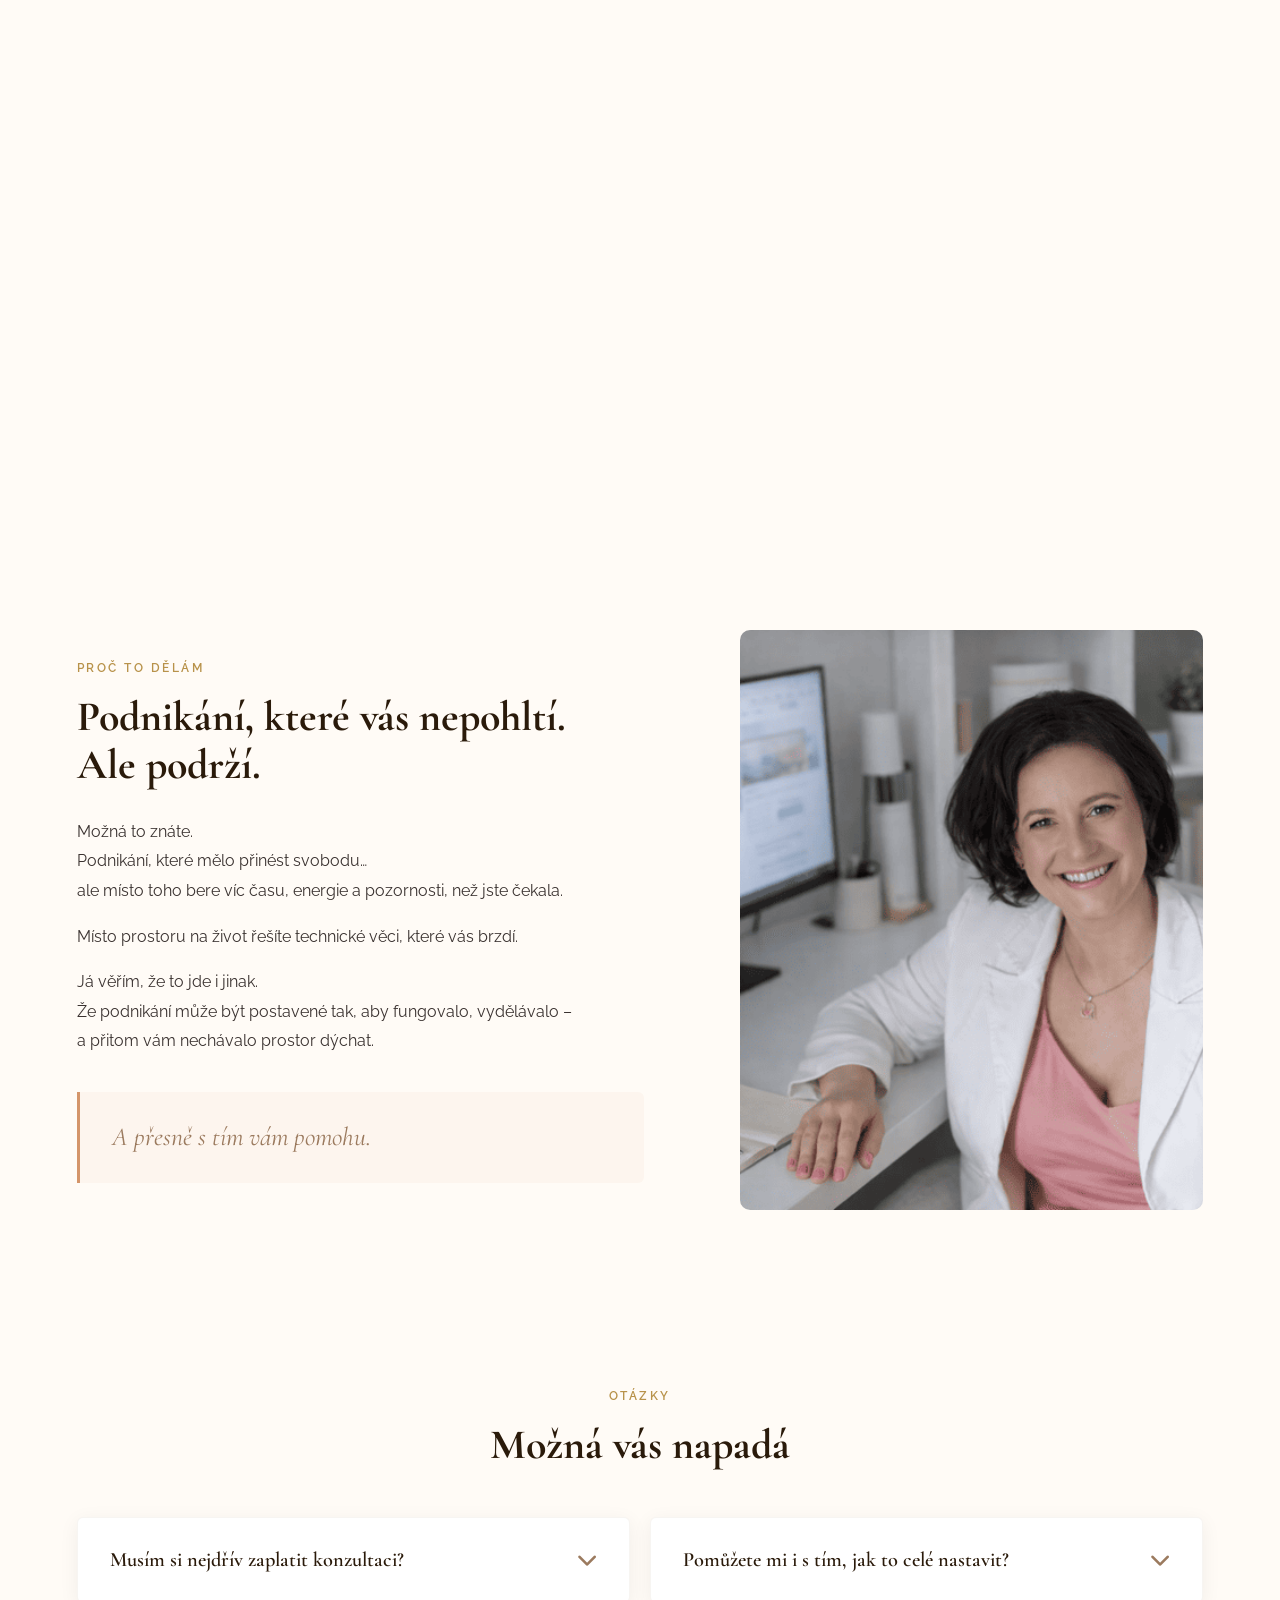
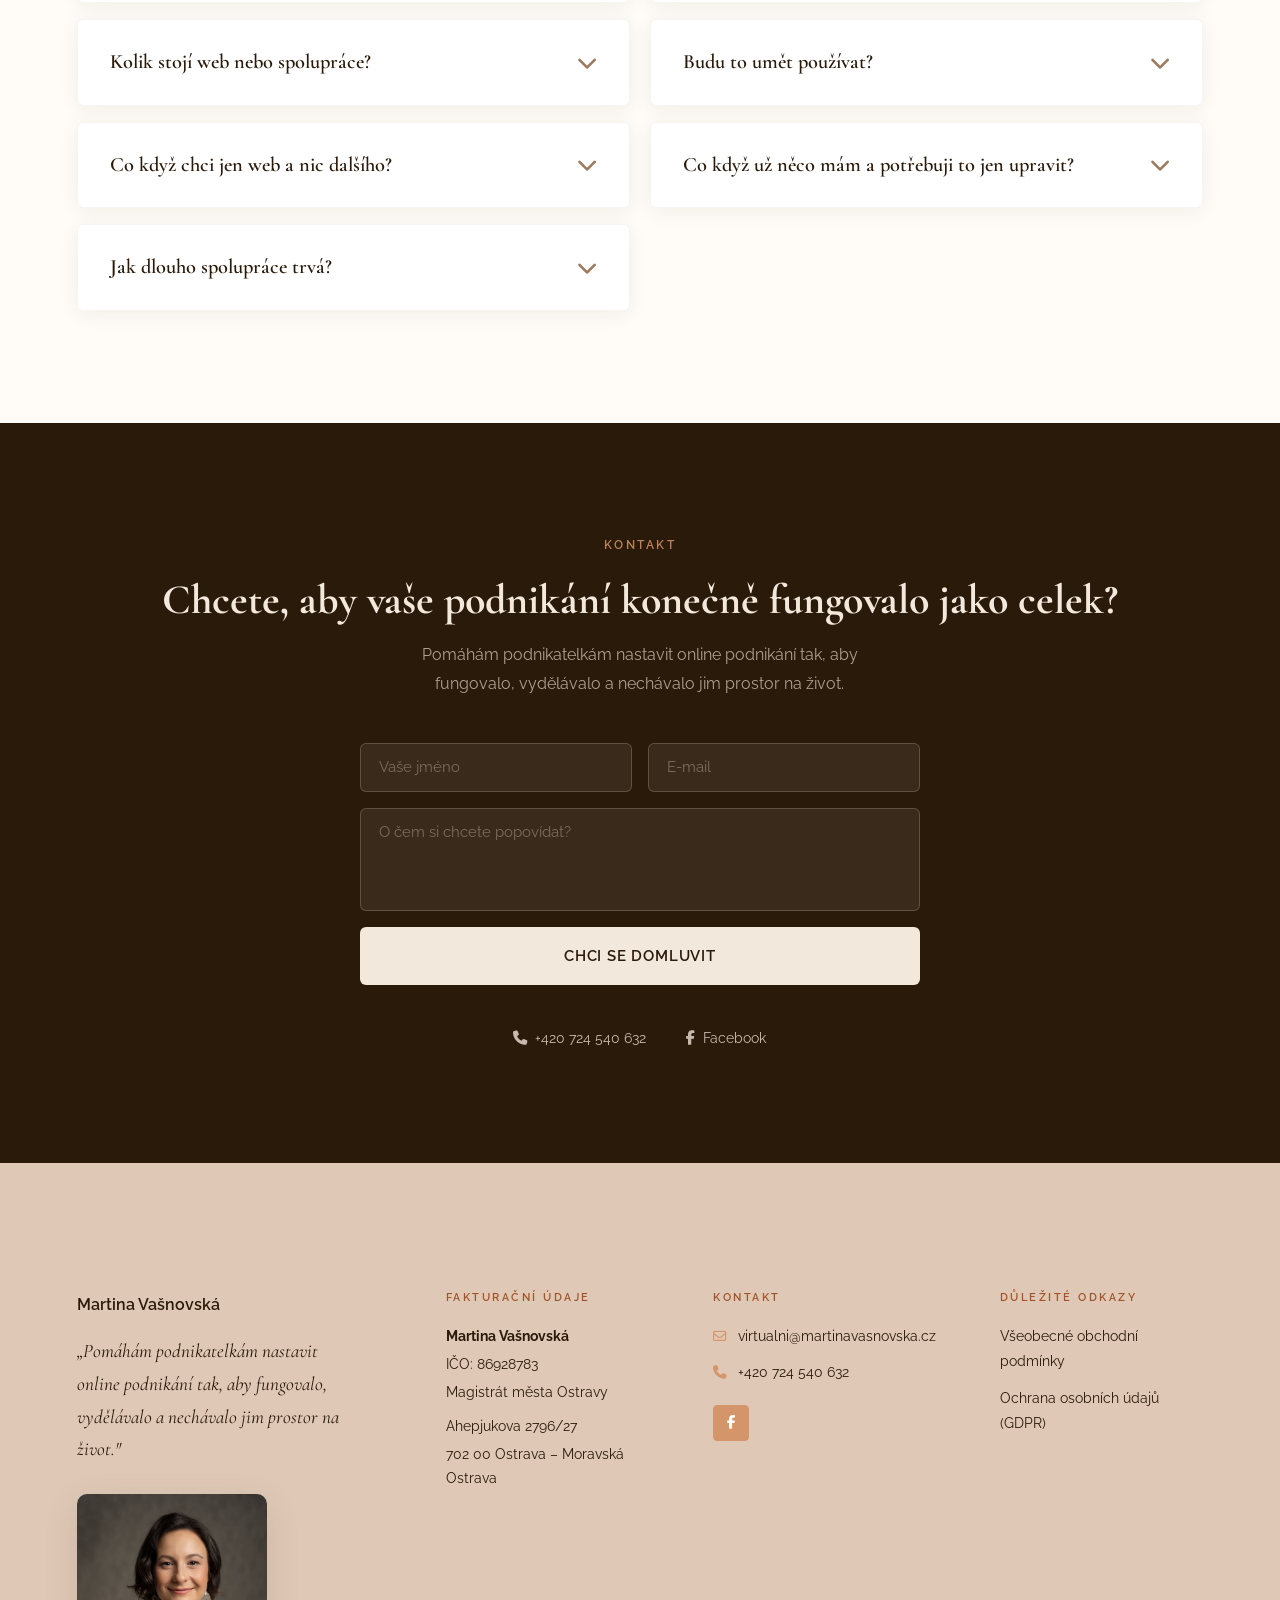
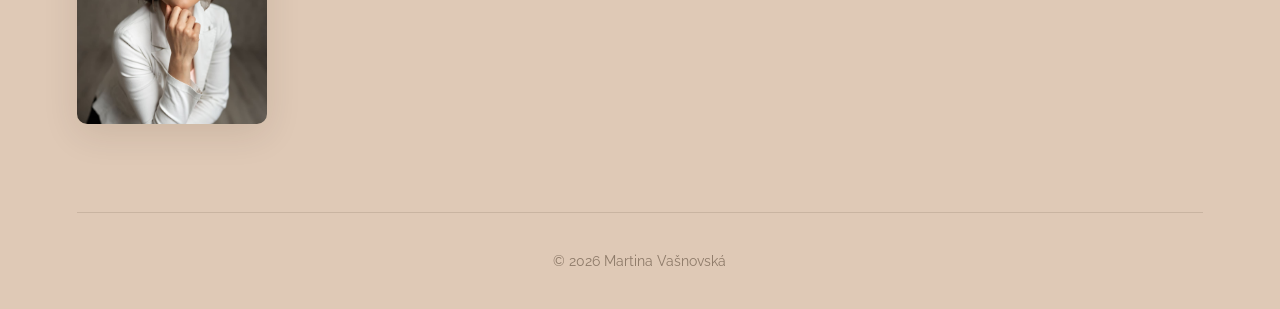
==== commit fbd6a2b4: "patek2" ====
--- a/index.html
+++ b/index.html
@@ -1,5 +1,5 @@
 <!DOCTYPE html>
-<!-- build: 2026-03-26 -->
+<!-- build: 2026-03-27 -->
 <html lang="cs">
 <head>
     <meta charset="UTF-8">
--- a/style.css
+++ b/style.css
@@ -1,4 +1,4 @@
-/* build: 2026-03-27 */
+/* build: 2026-03-27b */
 /* ============================================================
    CSS Variables
    ============================================================ */
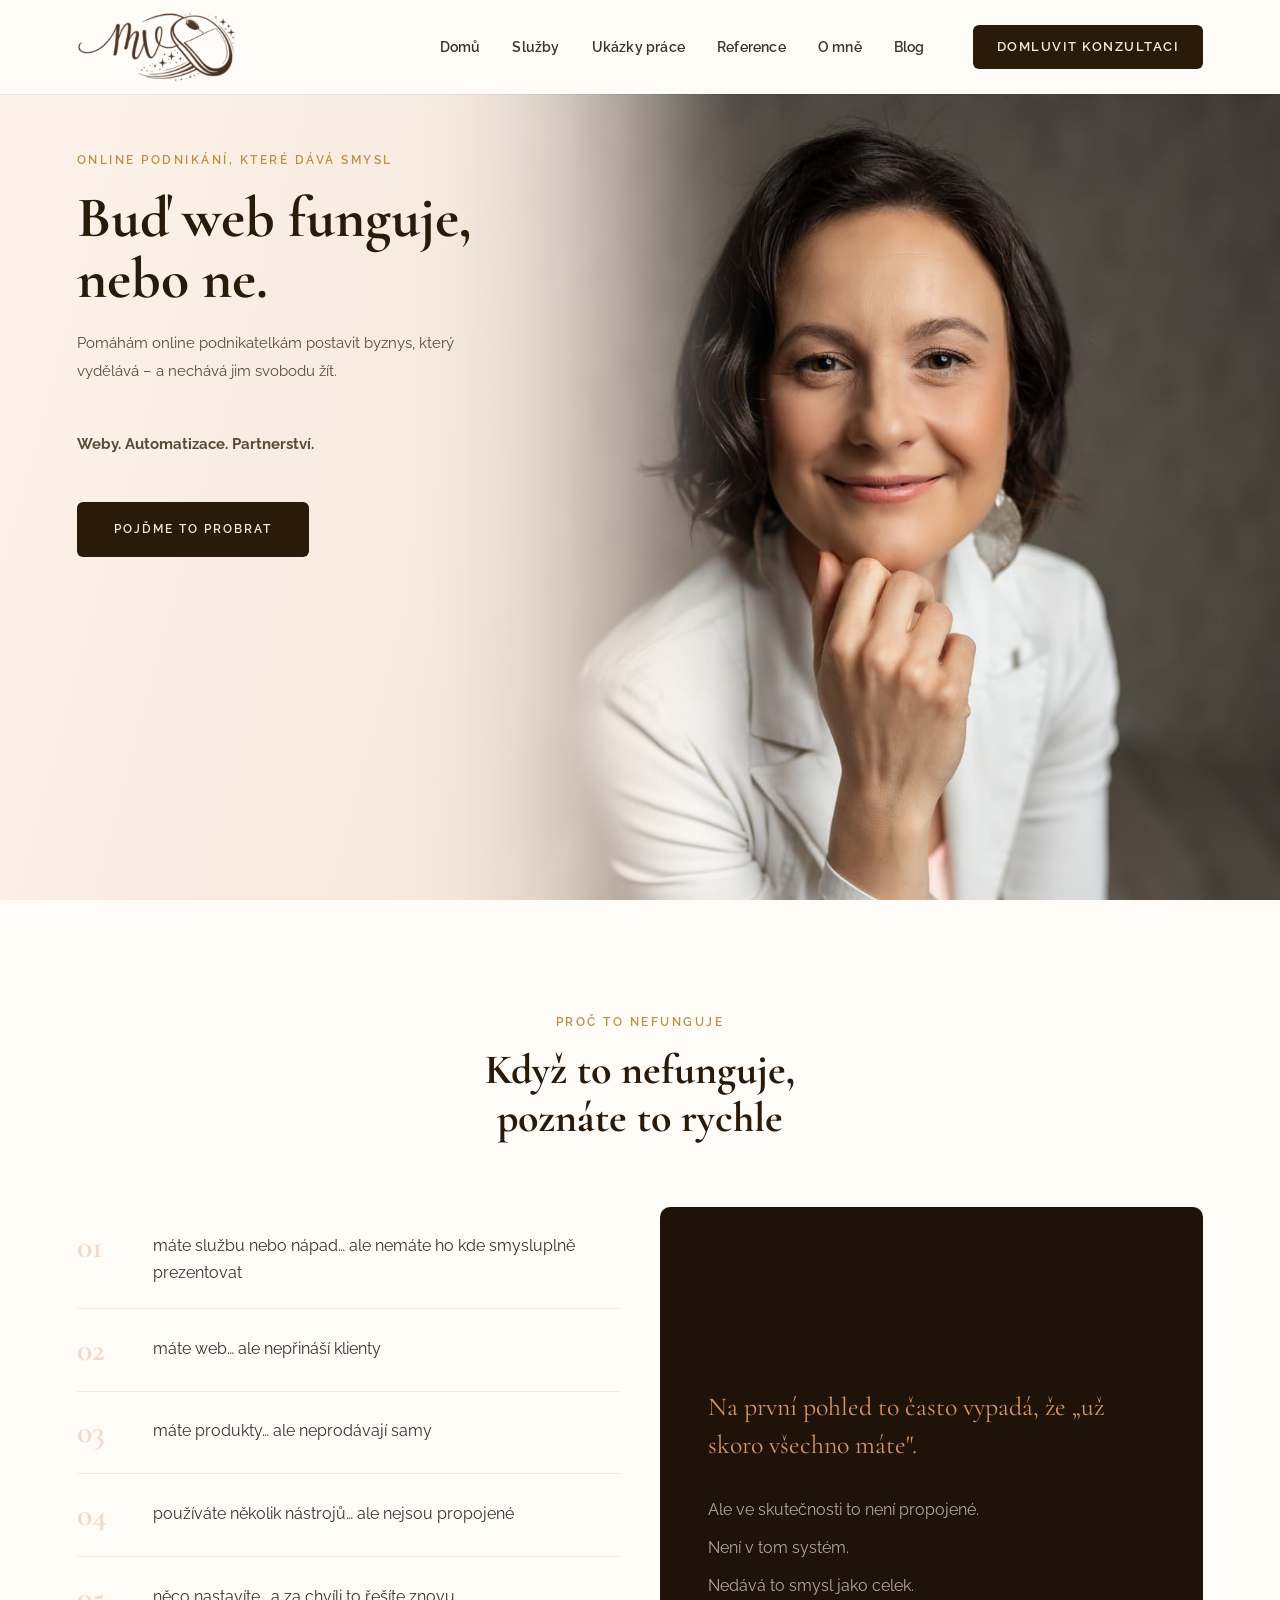
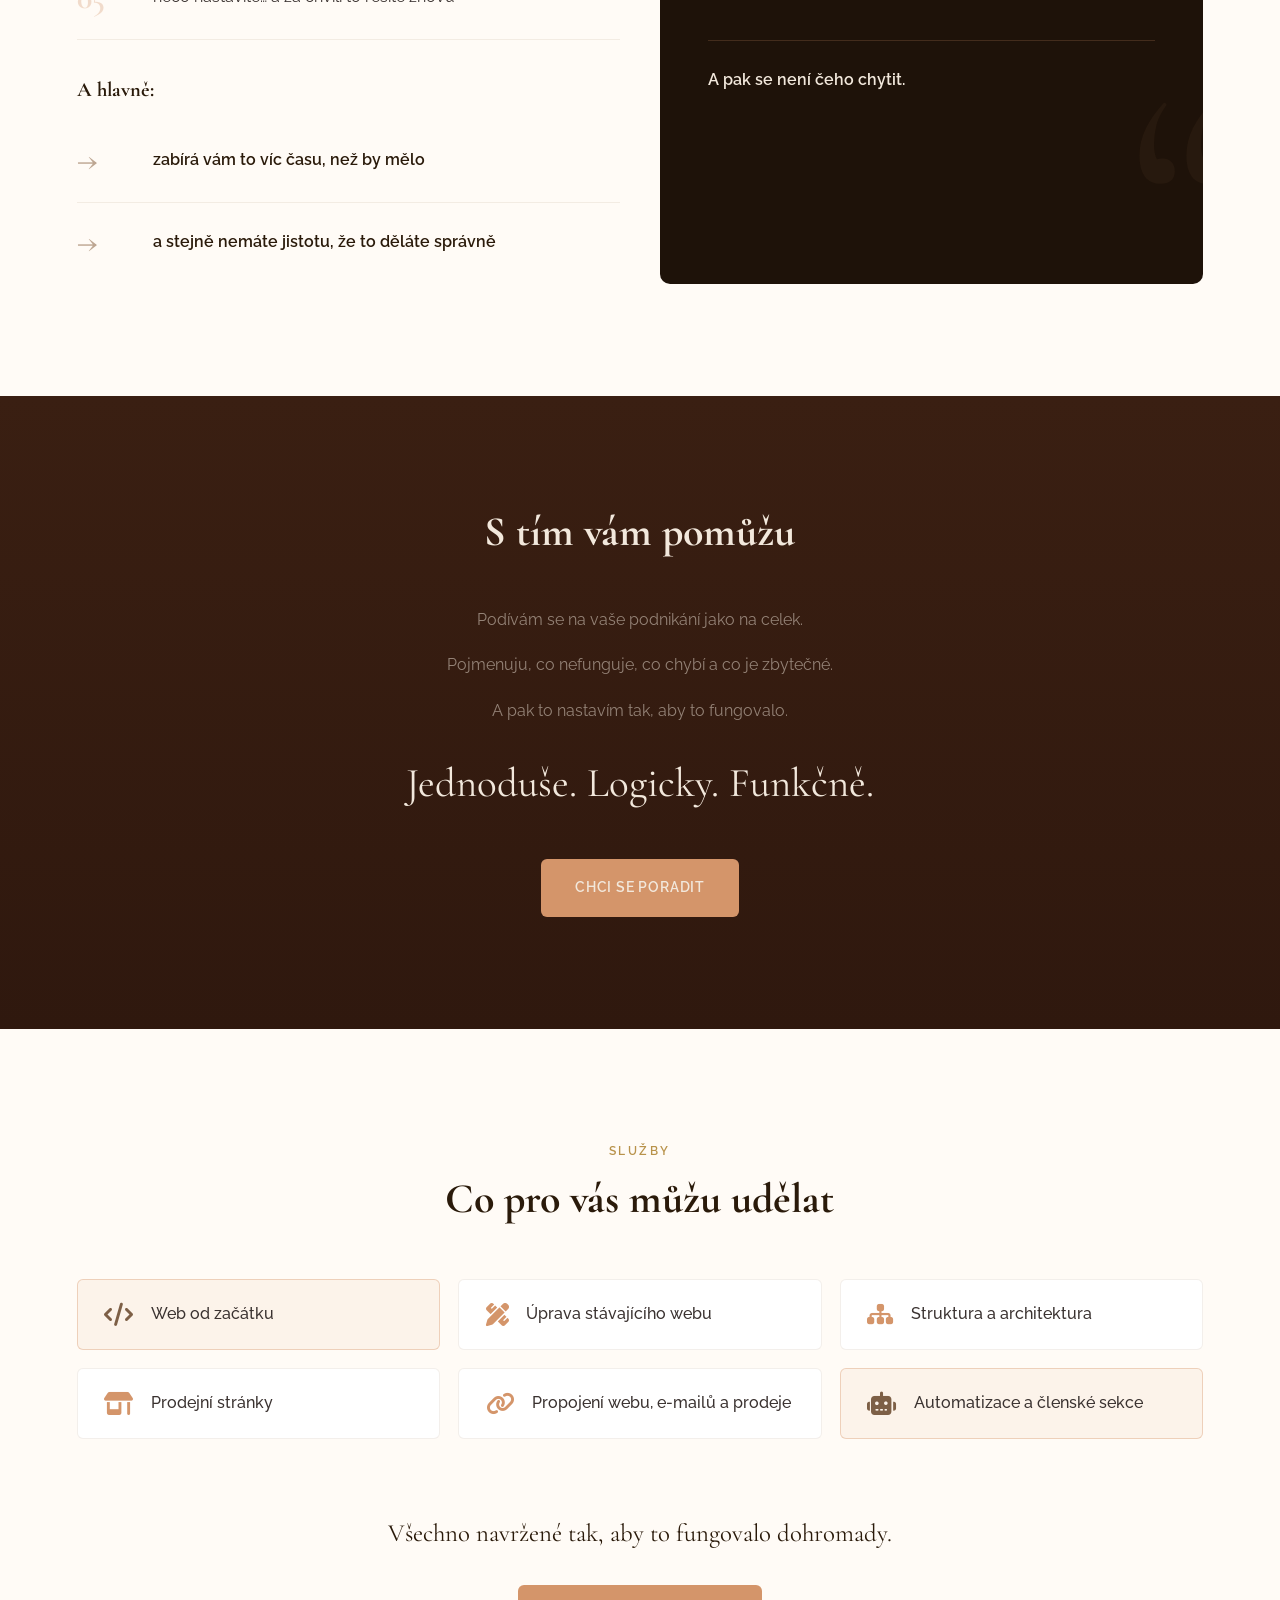
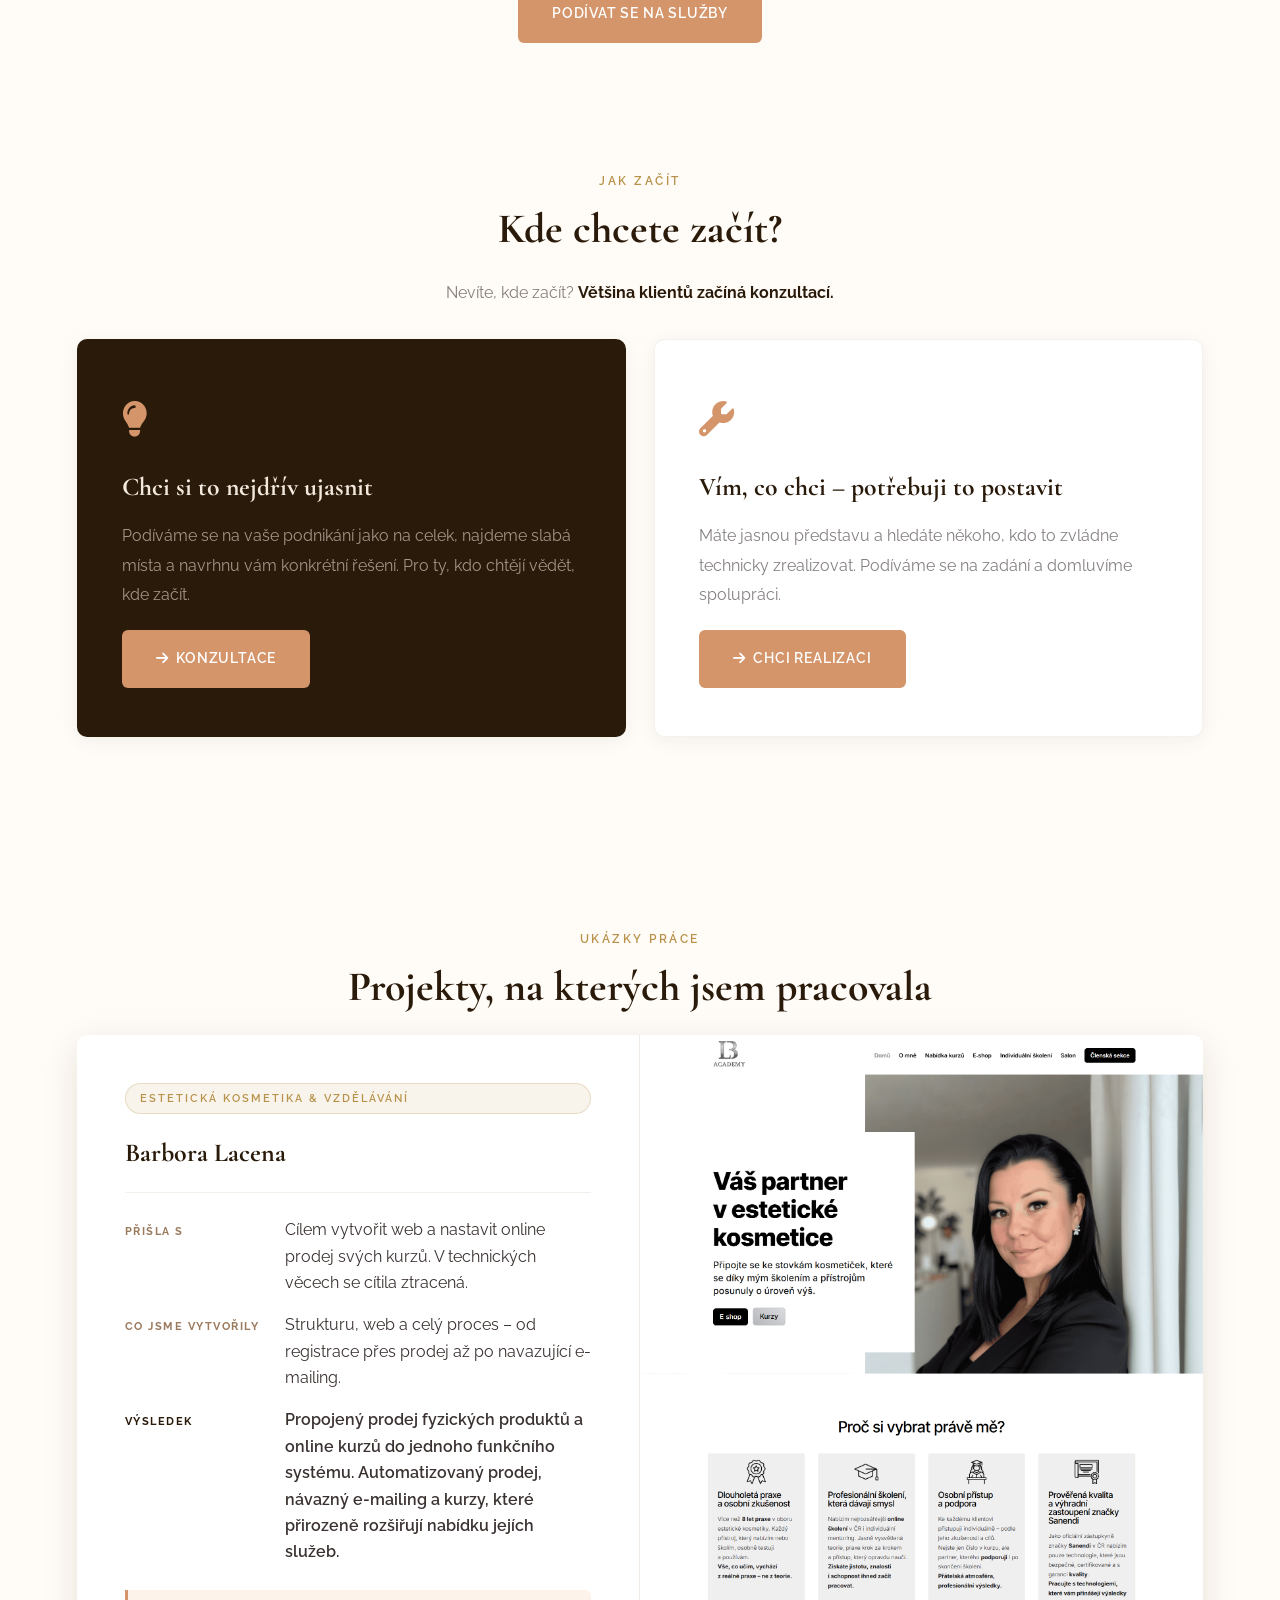
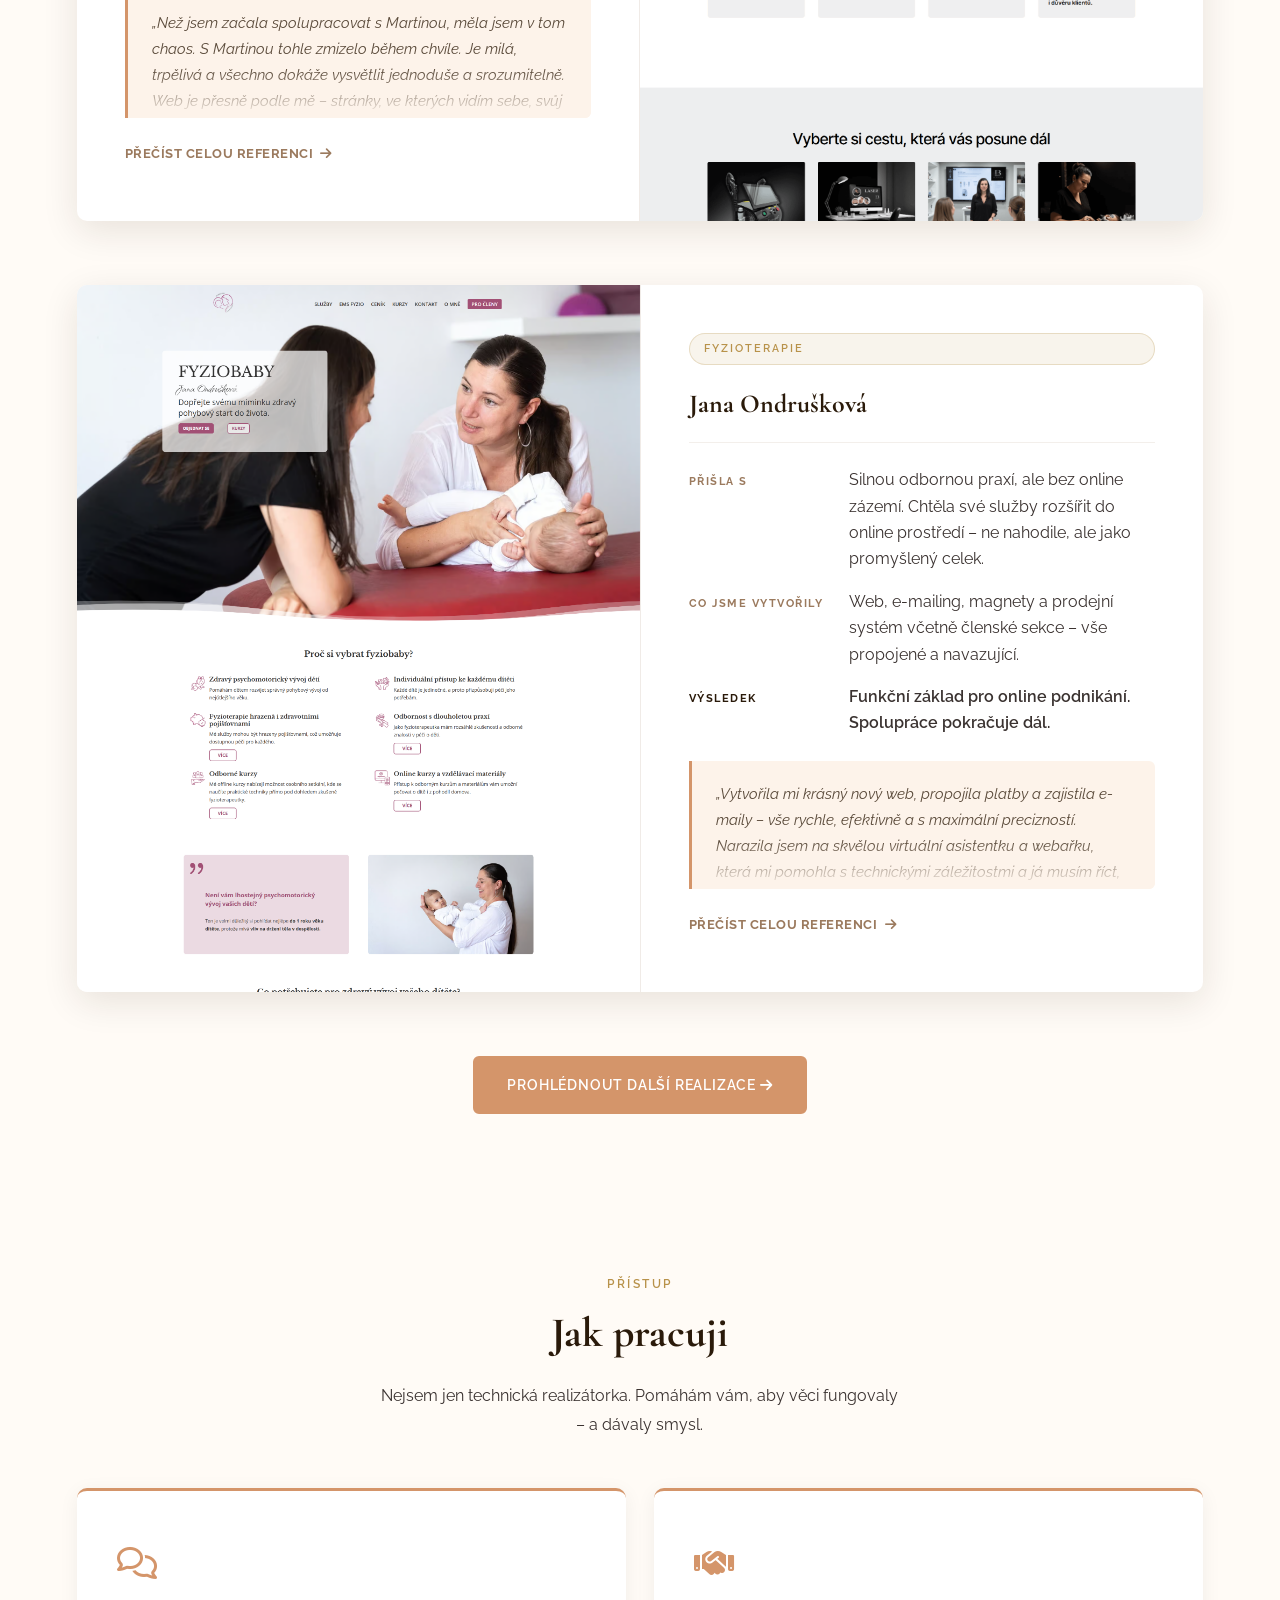
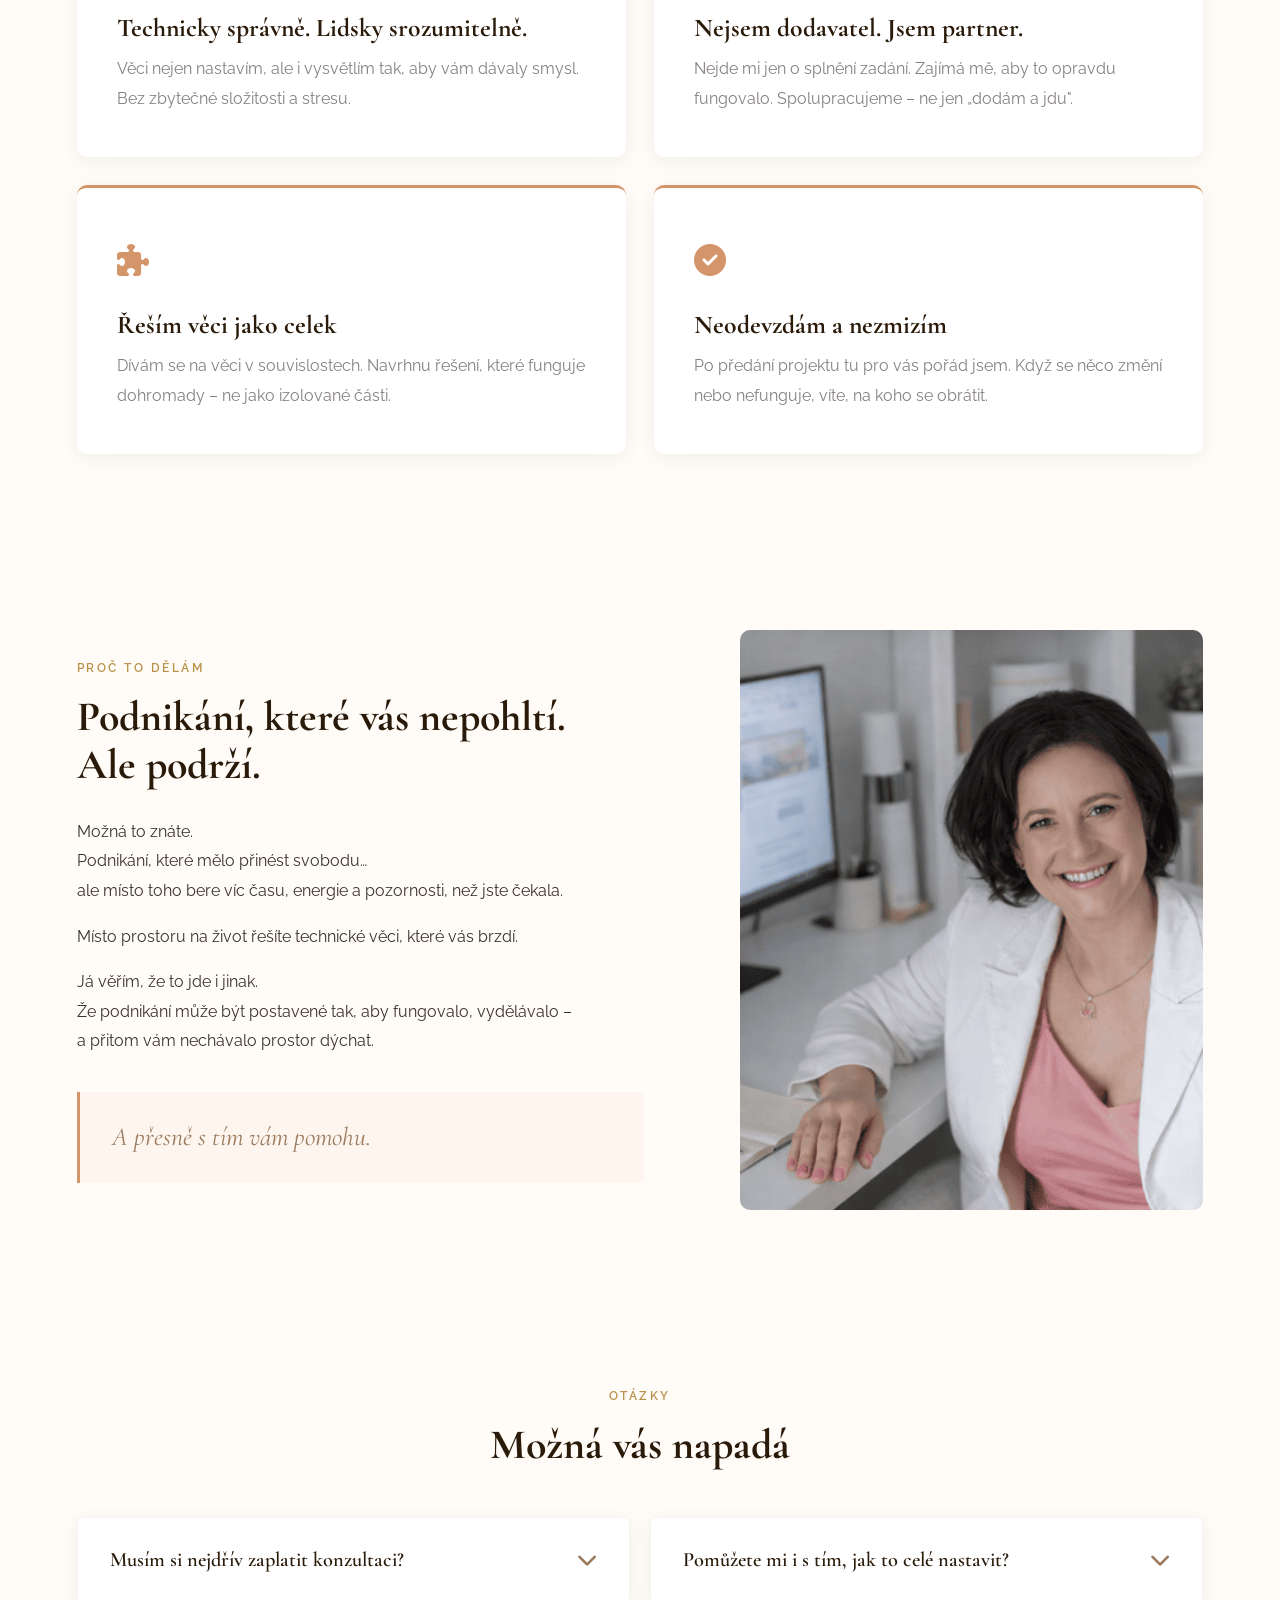
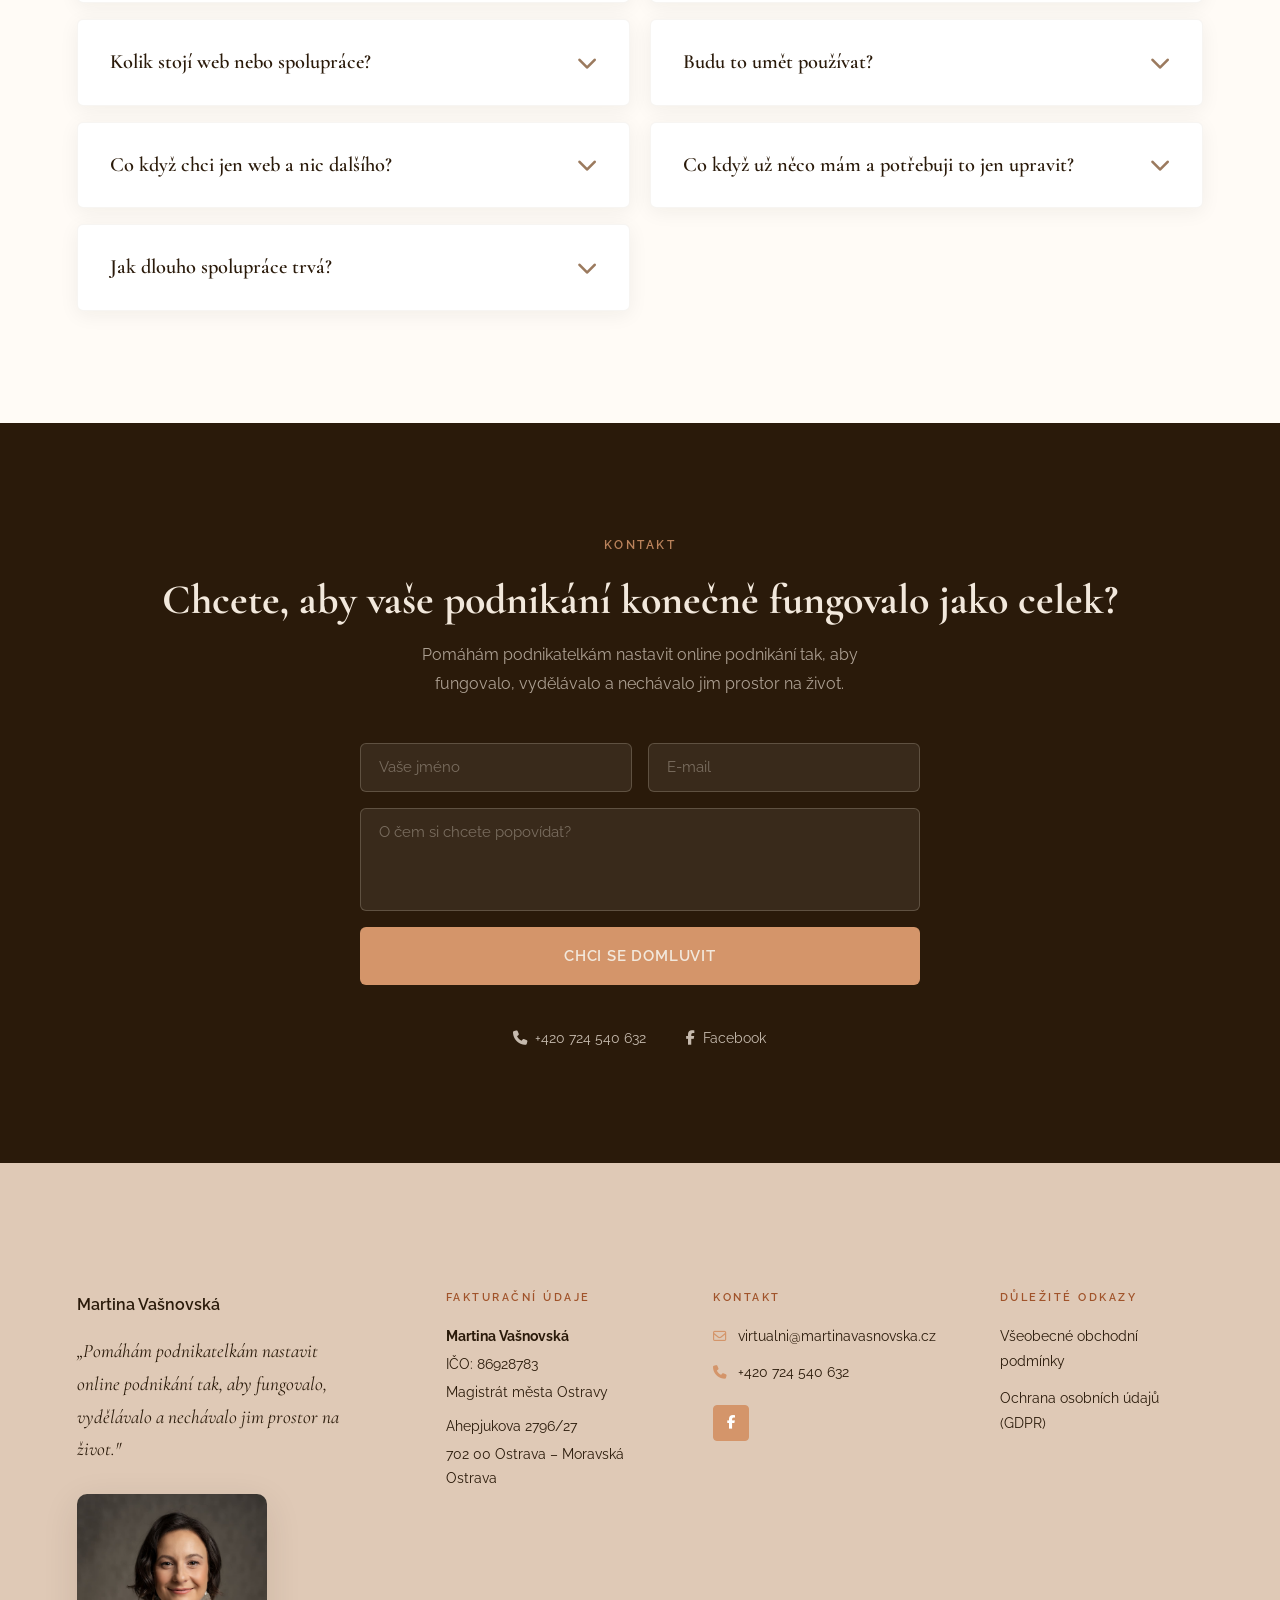
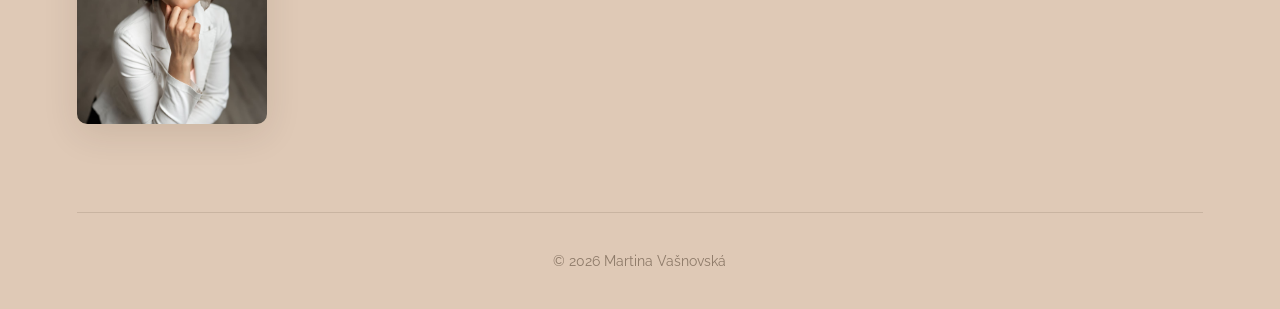
==== commit 5608d1d9: "nedele" ====
--- a/index.html
+++ b/index.html
@@ -84,7 +84,7 @@
             <div class="container hero">
                 <div class="hero-content fade-in">
                     <span class="pre-heading">Online podnikání, které dává smysl</span>
-                    <h1>Buď to funguje,<br>nebo ne.</h1>
+                    <h1>Buď web funguje,<br>nebo ne.</h1>
                     <p class="hero-perex-desktop">Pomáhám online podnikatelkám postavit byznys, který vydělává – a nechává jim svobodu žít.</p>
                     <p class="hero-perex-desktop hero-perex-sub"><strong>Weby. Automatizace. Partnerství.</strong></p>
                     <p class="hero-perex-mobile">Pomáhám online podnikatelkám postavit byznys, který vydělává – a nechává jim svobodu žít.</p>
--- a/style.css
+++ b/style.css
@@ -192,13 +192,13 @@
 
 /* --- PRIMARY CTA — cream on dark background (final CTA banner) --- */
 .btn-light {
-  background-color: #F2E8DC;
-  color: var(--heading-color);
+  background-color: var(--accent);
+  color: #F2E8DC;
   border-color: transparent;
 }
 .btn-light:hover {
-  background-color: #fff;
-  color: var(--heading-color);
+  background-color: var(--primary);
+  color: #F2E8DC;
   transform: translateY(-2px);
 }
 
@@ -402,7 +402,7 @@
 }
 
 .hero-content h1 {
-  font-size: clamp(3rem, 7vw, 5.5rem);
+  font-size: clamp(2.5rem, 6.5vw, 5.2rem);
   font-weight: 700;
   line-height: 1.05;
   margin-bottom: 1.75rem;
@@ -585,20 +585,20 @@
 .reseni-punch {
   font-family: var(--font-heading);
   font-size: clamp(1.75rem, 3.2vw, 2.618rem);
-  color: var(--accent);
+  color: #F2E8DC;
   line-height: 1.3;
   font-weight: 400;
   margin: 2rem 0 3rem;
 }
-/* reseni-btn: primary action on dark section bg — cream */
+/* reseni-btn: orange on dark bg */
 .reseni-btn {
-  background-color: #F2E8DC;
-  color: var(--heading-color);
+  background-color: var(--accent);
+  color: #F2E8DC;
   border-color: transparent;
 }
 .reseni-btn:hover {
-  background-color: #fff;
-  color: var(--heading-color);
+  background-color: var(--primary);
+  color: #F2E8DC;
 }
 
 /* ============================================================
@@ -1718,6 +1718,13 @@
 }
 
 /* ============================================================
+   Služby — 3 karty vedle sebe (1024px+)
+   ============================================================ */
+@media (min-width: 1024px) {
+  .services-section .values-grid { grid-template-columns: repeat(3, 1fr); }
+}
+
+/* ============================================================
    Hero — kompaktní padding pro nízká viewporty (NB15, 768–900px výška)
    ============================================================ */
 @media (min-width: 768px) and (max-height: 900px) {
@@ -1825,11 +1832,18 @@
   .hero-perex-desktop { display: none; }
   .hero-perex-mobile { display: block; }
   .hero-perex-mobile:not(.hero-perex-sub) { margin-bottom: 0.5rem; }
+  .hero-perex-mobile.hero-perex-sub { margin-top: 1.25rem; }
   .hero-btn-desktop { display: none; }
   .hero-btn-mobile { display: inline; }
 
   .cta-form-row { grid-template-columns: 1fr; }
   .services-tiles { grid-template-columns: 1fr; }
+
+  .ref-closing {
+    font-size: 1.1rem;
+    padding: 1.25rem 1.25rem 1.25rem 1.5rem;
+    margin: 2.5rem auto 1.5rem;
+  }
 
   /* O mně — fotky musí být celé vidět */
   .omne-intro-photo img,
